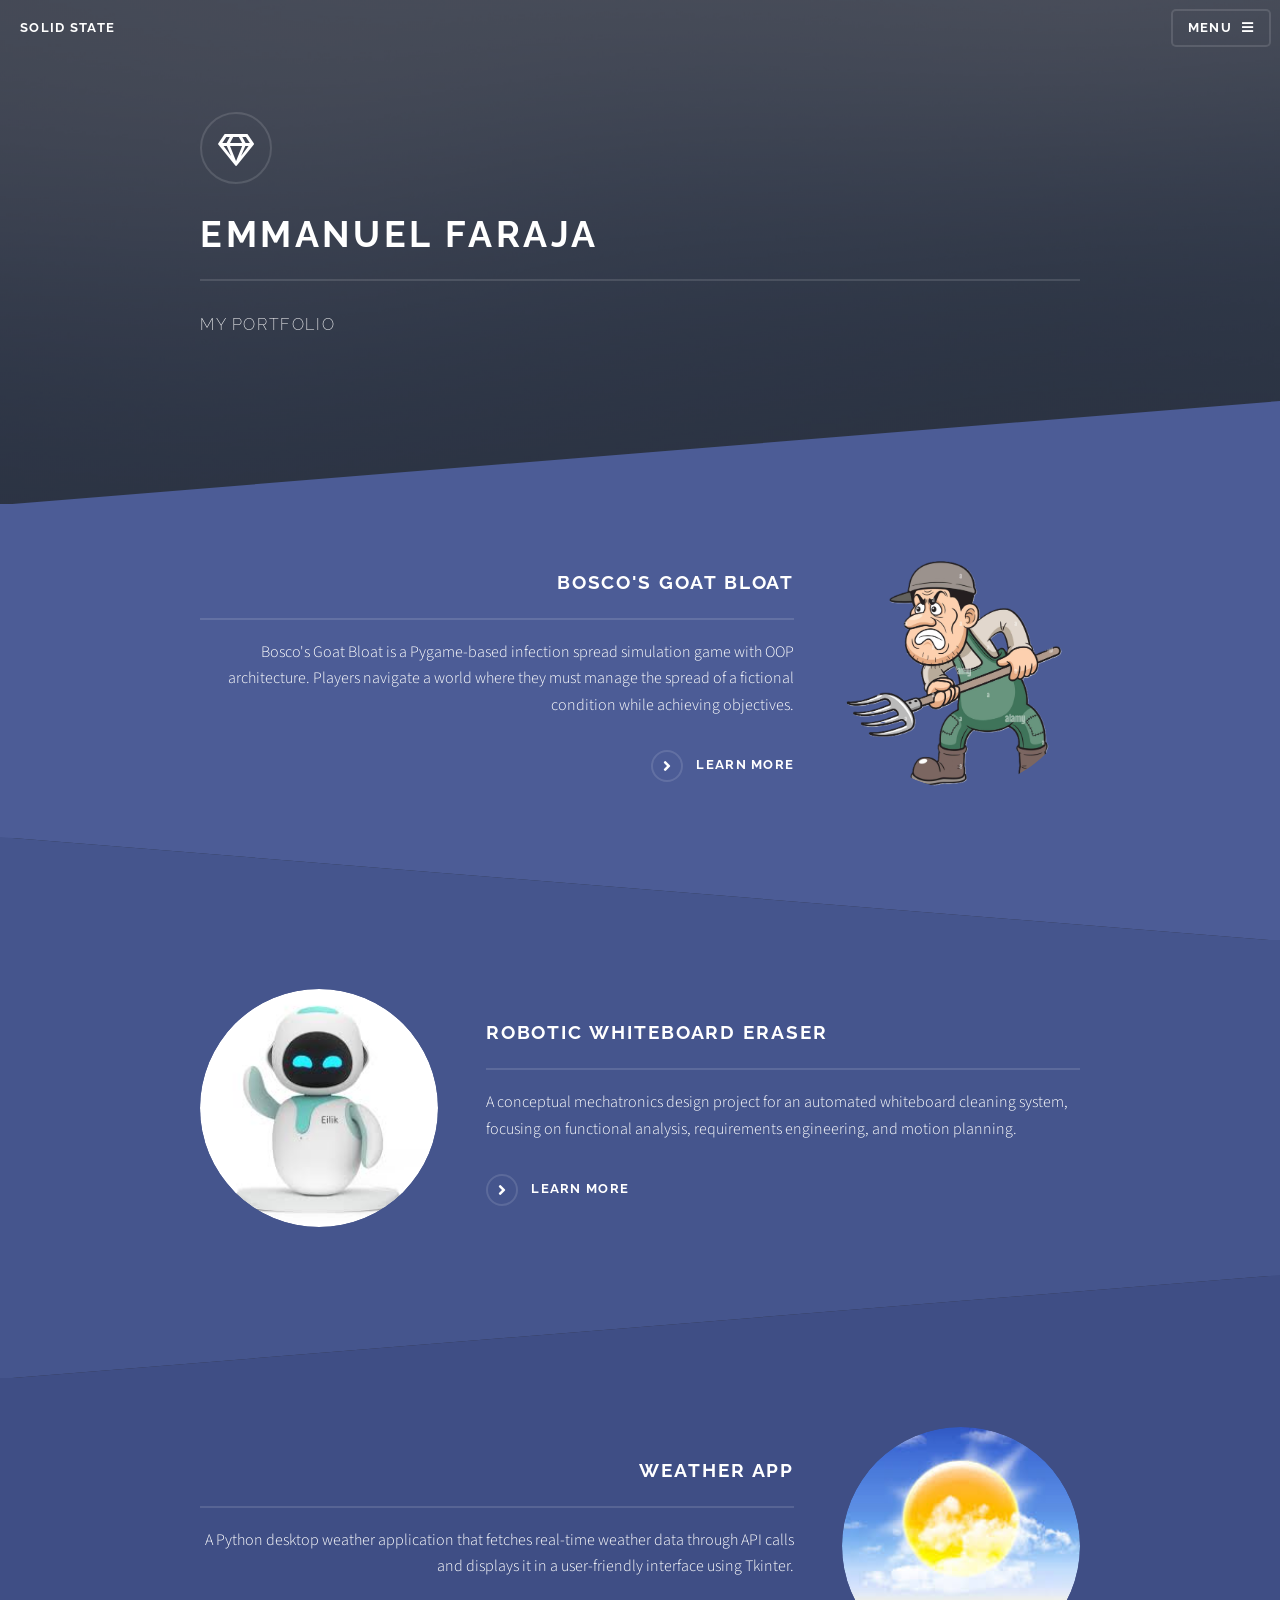
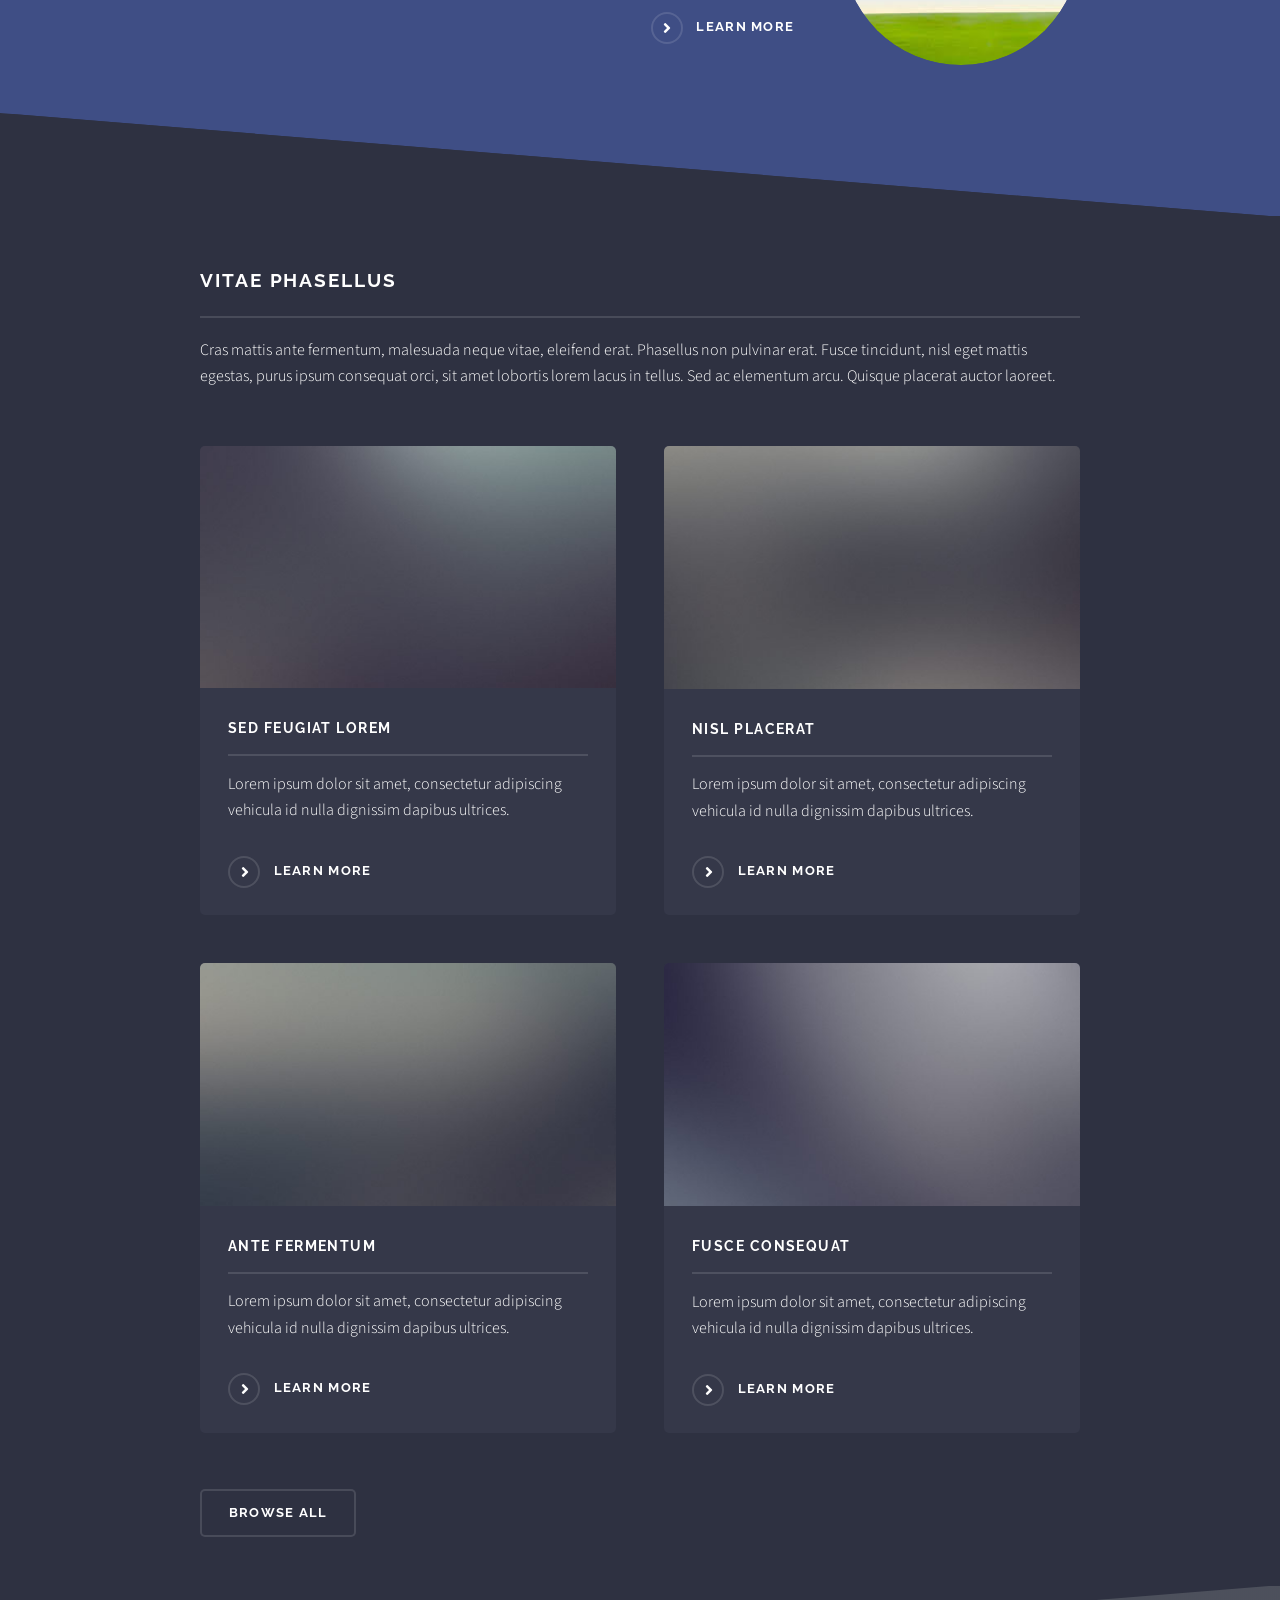
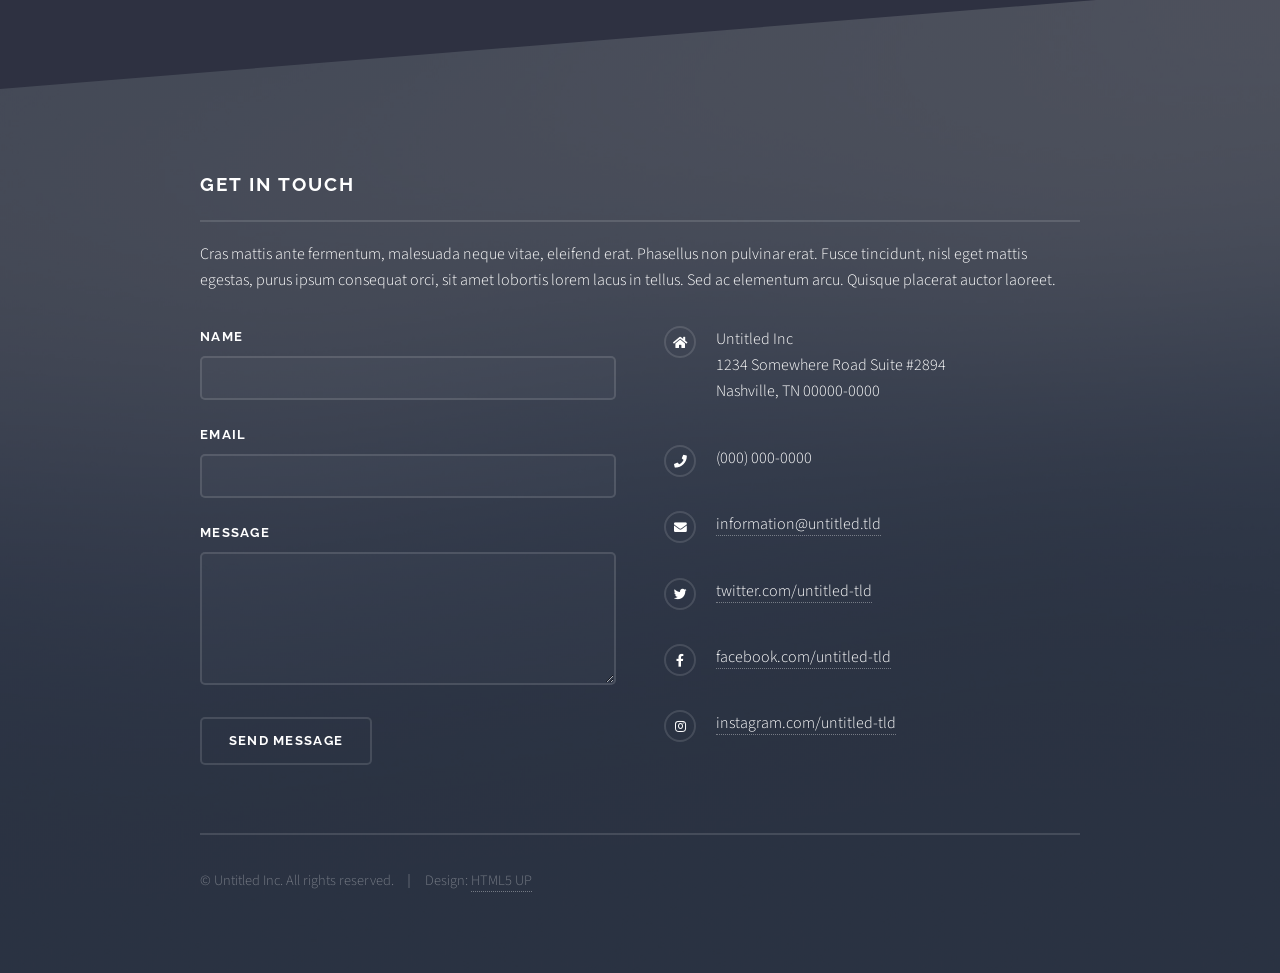
==== index.html @ c5ecd4d9 "initial commit" ====
<!DOCTYPE HTML>
<!--
	Solid State by HTML5 UP
	html5up.net | @ajlkn
	Free for personal and commercial use under the CCA 3.0 license (html5up.net/license)
-->
<html>
	<head>
		<title>Solid State by HTML5 UP</title>
		<meta charset="utf-8" />
		<meta name="viewport" content="width=device-width, initial-scale=1, user-scalable=no" />
		<link rel="stylesheet" href="assets/css/main.css" />
		<noscript><link rel="stylesheet" href="assets/css/noscript.css" /></noscript>
	</head>
	<body class="is-preload">

		<!-- Page Wrapper -->
			<div id="page-wrapper">

				<!-- Header -->
					<header id="header" class="alt">
						<h1><a href="index.html">Solid State</a></h1>
						<nav>
							<a href="#menu">Menu</a>
						</nav>
					</header>

				<!-- Menu -->
					<nav id="menu">
						<div class="inner">
							<h2>Menu</h2>
							<ul class="links">
								<li><a href="index.html">Home</a></li>
								<li><a href="generic.html">Generic</a></li>
								<li><a href="elements.html">Elements</a></li>
								<li><a href="#">Log In</a></li>
								<li><a href="#">Sign Up</a></li>
							</ul>
							<a href="#" class="close">Close</a>
						</div>
					</nav>

				<!-- Banner -->
					<section id="banner">
						<div class="inner">
							<div class="logo"><span class="icon fa-gem"></span></div>
							<h2>EMMANUEL FARAJA </h2>
							<p>My Portfolio</a></p>
						</div>
					</section>

				<!-- Wrapper -->
					<section id="wrapper">

						<!-- One -->
							<section id="one" class="wrapper spotlight style1">
								<div class="inner">
									<a href="#" class="image"><img src="images/bosco.png" alt="" /></a>
									<div class="content">
										<h2 class="major">Bosco's Goat Bloat</h2>
										<p>Bosco's Goat Bloat is a Pygame-based infection spread simulation game with OOP architecture. Players navigate a world where they must manage the spread of a fictional condition while achieving objectives.</p>
										<a href="#" class="special">Learn more</a>
									</div>
								</div>
							</section>

						<!-- Two -->
							<section id="two" class="wrapper alt spotlight style2">
								<div class="inner">
									<a href="#" class="image"><img src="images/robot.jpeg" alt="" /></a>
									<div class="content" >
										<h2 class="major">Robotic Whiteboard Eraser</h2>
										<p>A conceptual mechatronics design project for an automated whiteboard cleaning system, focusing on functional analysis, requirements engineering, and motion planning.</p>
										<a href="#" class="special">Learn more</a>
									</div>
								</div>
							</section>

						<!-- Three -->
							<section id="three" class="wrapper spotlight style3">
								<div class="inner">
									<a href="#" class="image"><img src="images/weather.jpeg" alt="" /></a>
									<div class="content">
										<h2 class="major">Weather App</h2>
										<p>A Python desktop weather application that fetches real-time weather data through API calls and displays it in a user-friendly interface using Tkinter.</p>
										<a href="#" class="special">Learn more</a>
									</div>
								</div>
							</section>

						<!-- Four -->
							<section id="four" class="wrapper alt style1">
								<div class="inner">
									<h2 class="major">Vitae phasellus</h2>
									<p>Cras mattis ante fermentum, malesuada neque vitae, eleifend erat. Phasellus non pulvinar erat. Fusce tincidunt, nisl eget mattis egestas, purus ipsum consequat orci, sit amet lobortis lorem lacus in tellus. Sed ac elementum arcu. Quisque placerat auctor laoreet.</p>
									<section class="features">
										<article>
											<a href="#" class="image"><img src="images/pic04.jpg" alt="" /></a>
											<h3 class="major">Sed feugiat lorem</h3>
											<p>Lorem ipsum dolor sit amet, consectetur adipiscing vehicula id nulla dignissim dapibus ultrices.</p>
											<a href="#" class="special">Learn more</a>
										</article>
										<article>
											<a href="#" class="image"><img src="images/pic05.jpg" alt="" /></a>
											<h3 class="major">Nisl placerat</h3>
											<p>Lorem ipsum dolor sit amet, consectetur adipiscing vehicula id nulla dignissim dapibus ultrices.</p>
											<a href="#" class="special">Learn more</a>
										</article>
										<article>
											<a href="#" class="image"><img src="images/pic06.jpg" alt="" /></a>
											<h3 class="major">Ante fermentum</h3>
											<p>Lorem ipsum dolor sit amet, consectetur adipiscing vehicula id nulla dignissim dapibus ultrices.</p>
											<a href="#" class="special">Learn more</a>
										</article>
										<article>
											<a href="#" class="image"><img src="images/pic07.jpg" alt="" /></a>
											<h3 class="major">Fusce consequat</h3>
											<p>Lorem ipsum dolor sit amet, consectetur adipiscing vehicula id nulla dignissim dapibus ultrices.</p>
											<a href="#" class="special">Learn more</a>
										</article>
									</section>
									<ul class="actions">
										<li><a href="#" class="button">Browse All</a></li>
									</ul>
								</div>
							</section>

					</section>

				<!-- Footer -->
					<section id="footer">
						<div class="inner">
							<h2 class="major">Get in touch</h2>
							<p>Cras mattis ante fermentum, malesuada neque vitae, eleifend erat. Phasellus non pulvinar erat. Fusce tincidunt, nisl eget mattis egestas, purus ipsum consequat orci, sit amet lobortis lorem lacus in tellus. Sed ac elementum arcu. Quisque placerat auctor laoreet.</p>
							<form method="post" action="#">
								<div class="fields">
									<div class="field">
										<label for="name">Name</label>
										<input type="text" name="name" id="name" />
									</div>
									<div class="field">
										<label for="email">Email</label>
										<input type="email" name="email" id="email" />
									</div>
									<div class="field">
										<label for="message">Message</label>
										<textarea name="message" id="message" rows="4"></textarea>
									</div>
								</div>
								<ul class="actions">
									<li><input type="submit" value="Send Message" /></li>
								</ul>
							</form>
							<ul class="contact">
								<li class="icon solid fa-home">
									Untitled Inc<br />
									1234 Somewhere Road Suite #2894<br />
									Nashville, TN 00000-0000
								</li>
								<li class="icon solid fa-phone">(000) 000-0000</li>
								<li class="icon solid fa-envelope"><a href="#">information@untitled.tld</a></li>
								<li class="icon brands fa-twitter"><a href="#">twitter.com/untitled-tld</a></li>
								<li class="icon brands fa-facebook-f"><a href="#">facebook.com/untitled-tld</a></li>
								<li class="icon brands fa-instagram"><a href="#">instagram.com/untitled-tld</a></li>
							</ul>
							<ul class="copyright">
								<li>&copy; Untitled Inc. All rights reserved.</li><li>Design: <a href="http://html5up.net">HTML5 UP</a></li>
							</ul>
						</div>
					</section>

			</div>

		<!-- Scripts -->
			<script src="assets/js/jquery.min.js"></script>
			<script src="assets/js/jquery.scrollex.min.js"></script>
			<script src="assets/js/browser.min.js"></script>
			<script src="assets/js/breakpoints.min.js"></script>
			<script src="assets/js/util.js"></script>
			<script src="assets/js/main.js"></script>

	</body>
</html>
---- assets/css/main.css ----
@import url(fontawesome-all.min.css);
@import url("https://fonts.googleapis.com/css?family=Raleway:200,700|Source+Sans+Pro:300,600,300italic,600italic");

/*
	Solid State by HTML5 UP
	html5up.net | @ajlkn
	Free for personal and commercial use under the CCA 3.0 license (html5up.net/license)
*/

html, body, div, span, applet, object,
iframe, h1, h2, h3, h4, h5, h6, p, blockquote,
pre, a, abbr, acronym, address, big, cite,
code, del, dfn, em, img, ins, kbd, q, s, samp,
small, strike, strong, sub, sup, tt, var, b,
u, i, center, dl, dt, dd, ol, ul, li, fieldset,
form, label, legend, table, caption, tbody,
tfoot, thead, tr, th, td, article, aside,
canvas, details, embed, figure, figcaption,
footer, header, hgroup, menu, nav, output, ruby,
section, summary, time, mark, audio, video {
	margin: 0;
	padding: 0;
	border: 0;
	font-size: 100%;
	font: inherit;
	vertical-align: baseline;}

article, aside, details, figcaption, figure,
footer, header, hgroup, menu, nav, section {
	display: block;}

body {
	line-height: 1;
}

ol, ul {
	list-style: none;
}

blockquote, q {
	quotes: none;
}

	blockquote:before, blockquote:after, q:before, q:after {
		content: '';
		content: none;
	}

table {
	border-collapse: collapse;
	border-spacing: 0;
}

body {
	-webkit-text-size-adjust: none;
}

mark {
	background-color: transparent;
	color: inherit;
}

input::-moz-focus-inner {
	border: 0;
	padding: 0;
}

input, select, textarea {
	-moz-appearance: none;
	-webkit-appearance: none;
	-ms-appearance: none;
	appearance: none;
}

/* Basic */

	@-ms-viewport {
		width: device-width;
	}

	body {
		-ms-overflow-style: scrollbar;
	}

	@media screen and (max-width: 480px) {

		html, body {
			min-width: 320px;
		}

	}

	html {
		box-sizing: border-box;
	}

	*, *:before, *:after {
		box-sizing: inherit;
	}

	body {
		background-color: #2e3141;
		background-image: linear-gradient(to top, rgba(46, 49, 65, 0.8), rgba(46, 49, 65, 0.8)), url("../../images/bg.jpg");
		background-size: auto, cover;
		background-attachment: fixed, fixed;
		background-position: center, center;
	}

		body.is-preload *, body.is-preload *:before, body.is-preload *:after {
			-moz-animation: none !important;
			-webkit-animation: none !important;
			-ms-animation: none !important;
			animation: none !important;
			-moz-transition: none !important;
			-webkit-transition: none !important;
			-ms-transition: none !important;
			transition: none !important;
		}

/* Type */

	body, input, select, textarea {
		color: #ffffff;
		font-family: "Source Sans Pro", Helvetica, sans-serif;
		font-size: 16.5pt;
		font-weight: 300;
		line-height: 1.65;
	}

		@media screen and (max-width: 1680px) {

			body, input, select, textarea {
				font-size: 13pt;
			}

		}

		@media screen and (max-width: 1280px) {

			body, input, select, textarea {
				font-size: 12pt;
			}

		}

		@media screen and (max-width: 980px) {

			body, input, select, textarea {
				font-size: 12pt;
			}

		}

		@media screen and (max-width: 736px) {

			body, input, select, textarea {
				font-size: 12pt;
			}

		}

		@media screen and (max-width: 480px) {

			body, input, select, textarea {
				font-size: 12pt;
			}

		}

	a {
		-moz-transition: color 0.2s ease-in-out, border-bottom-color 0.2s ease-in-out;
		-webkit-transition: color 0.2s ease-in-out, border-bottom-color 0.2s ease-in-out;
		-ms-transition: color 0.2s ease-in-out, border-bottom-color 0.2s ease-in-out;
		transition: color 0.2s ease-in-out, border-bottom-color 0.2s ease-in-out;
		border-bottom: dotted 1px rgba(255, 255, 255, 0.35);
		color: #ffffff;
		text-decoration: none;
	}

		a:hover {
			border-bottom-color: transparent;
			color: #ffffff !important;
		}

		a.special:not(.button) {
			text-decoration: none;
			border-bottom: 0;
			display: block;
			font-family: Raleway, Helvetica, sans-serif;
			font-size: 0.8em;
			font-weight: 700;
			letter-spacing: 0.1em;
			margin: 0 0 2em 0;
			text-transform: uppercase;
		}

			a.special:not(.button):before {
				-moz-osx-font-smoothing: grayscale;
				-webkit-font-smoothing: antialiased;
				display: inline-block;
				font-style: normal;
				font-variant: normal;
				text-rendering: auto;
				line-height: 1;
				text-transform: none !important;
				font-family: 'Font Awesome 5 Free';
				font-weight: 900;
			}

			a.special:not(.button):before {
				-moz-transition: background-color 0.2s ease-in-out;
				-webkit-transition: background-color 0.2s ease-in-out;
				-ms-transition: background-color 0.2s ease-in-out;
				transition: background-color 0.2s ease-in-out;
				border-radius: 100%;
				border: solid 2px rgba(255, 255, 255, 0.125);
				content: '\f105';
				display: inline-block;
				font-size: 1.25em;
				height: 2em;
				line-height: 1.75em;
				margin-right: 0.85em;
				text-align: center;
				text-indent: 0.15em;
				vertical-align: middle;
				width: 2em;
			}

			a.special:not(.button):hover:before {
				background-color: rgba(255, 255, 255, 0.025);
			}

			a.special:not(.button):active:before {
				background-color: rgba(255, 255, 255, 0.075);
			}

	strong, b {
		color: #ffffff;
		font-weight: 600;
	}

	em, i {
		font-style: italic;
	}

	p {
		margin: 0 0 2em 0;
	}

	h1, h2, h3, h4, h5, h6 {
		color: #ffffff;
		font-family: Raleway, Helvetica, sans-serif;
		font-weight: 700;
		letter-spacing: 0.1em;
		margin: 0 0 1em 0;
		text-transform: uppercase;
	}

		h1 a, h2 a, h3 a, h4 a, h5 a, h6 a {
			color: inherit;
			text-decoration: none;
			border-bottom: 0;
		}

		h1 span, h2 span, h3 span, h4 span, h5 span, h6 span {
			font-weight: 200;
		}

		h1.major, h2.major, h3.major, h4.major, h5.major, h6.major {
			padding-bottom: 1em;
			border-bottom: solid 2px rgba(255, 255, 255, 0.125);
		}

	h2 {
		font-size: 1.2em;
	}

	h3 {
		font-size: 0.9em;
	}

	h4 {
		font-size: 0.7em;
	}

	h5 {
		font-size: 0.7em;
	}

	h6 {
		font-size: 0.7em;
	}

	@media screen and (max-width: 736px) {

		h2 {
			font-size: 1em;
		}

		h3 {
			font-size: 0.8em;
		}

	}

	sub {
		font-size: 0.8em;
		position: relative;
		top: 0.5em;
	}

	sup {
		font-size: 0.8em;
		position: relative;
		top: -0.5em;
	}

	blockquote {
		border-left: solid 4px rgba(255, 255, 255, 0.125);
		font-style: italic;
		margin: 0 0 2em 0;
		padding: 0.5em 0 0.5em 2em;
	}

	code {
		background: rgba(255, 255, 255, 0.025);
		border-radius: 5px;
		border: solid 2px rgba(255, 255, 255, 0.125);
		font-family: "Courier New", monospace;
		font-size: 0.9em;
		margin: 0 0.25em;
		padding: 0.25em 0.65em;
	}

	pre {
		-webkit-overflow-scrolling: touch;
		font-family: "Courier New", monospace;
		font-size: 0.9em;
		margin: 0 0 2em 0;
	}

		pre code {
			display: block;
			line-height: 1.75em;
			padding: 1em 1.5em;
			overflow-x: auto;
		}

	hr {
		border: 0;
		border-bottom: solid 2px rgba(255, 255, 255, 0.125);
		margin: 2.5em 0;
	}

		hr.major {
			margin: 4em 0;
		}

	.align-left {
		text-align: left;
	}

	.align-center {
		text-align: center;
	}

	.align-right {
		text-align: right;
	}

/* Row */

	.row {
		display: flex;
		flex-wrap: wrap;
		box-sizing: border-box;
		align-items: stretch;
	}

		.row > * {
			box-sizing: border-box;
		}

		.row.gtr-uniform > * > :last-child {
			margin-bottom: 0;
		}

		.row.aln-left {
			justify-content: flex-start;
		}

		.row.aln-center {
			justify-content: center;
		}

		.row.aln-right {
			justify-content: flex-end;
		}

		.row.aln-top {
			align-items: flex-start;
		}

		.row.aln-middle {
			align-items: center;
		}

		.row.aln-bottom {
			align-items: flex-end;
		}

		.row > .imp {
			order: -1;
		}

		.row > .col-1 {
			width: 8.33333%;
		}

		.row > .off-1 {
			margin-left: 8.33333%;
		}

		.row > .col-2 {
			width: 16.66667%;
		}

		.row > .off-2 {
			margin-left: 16.66667%;
		}

		.row > .col-3 {
			width: 25%;
		}

		.row > .off-3 {
			margin-left: 25%;
		}

		.row > .col-4 {
			width: 33.33333%;
		}

		.row > .off-4 {
			margin-left: 33.33333%;
		}

		.row > .col-5 {
			width: 41.66667%;
		}

		.row > .off-5 {
			margin-left: 41.66667%;
		}

		.row > .col-6 {
			width: 50%;
		}

		.row > .off-6 {
			margin-left: 50%;
		}

		.row > .col-7 {
			width: 58.33333%;
		}

		.row > .off-7 {
			margin-left: 58.33333%;
		}

		.row > .col-8 {
			width: 66.66667%;
		}

		.row > .off-8 {
			margin-left: 66.66667%;
		}

		.row > .col-9 {
			width: 75%;
		}

		.row > .off-9 {
			margin-left: 75%;
		}

		.row > .col-10 {
			width: 83.33333%;
		}

		.row > .off-10 {
			margin-left: 83.33333%;
		}

		.row > .col-11 {
			width: 91.66667%;
		}

		.row > .off-11 {
			margin-left: 91.66667%;
		}

		.row > .col-12 {
			width: 100%;
		}

		.row > .off-12 {
			margin-left: 100%;
		}

		.row.gtr-0 {
			margin-top: 0;
			margin-left: 0em;
		}

			.row.gtr-0 > * {
				padding: 0 0 0 0em;
			}

			.row.gtr-0.gtr-uniform {
				margin-top: 0em;
			}

				.row.gtr-0.gtr-uniform > * {
					padding-top: 0em;
				}

		.row.gtr-25 {
			margin-top: 0;
			margin-left: -0.4375em;
		}

			.row.gtr-25 > * {
				padding: 0 0 0 0.4375em;
			}

			.row.gtr-25.gtr-uniform {
				margin-top: -0.4375em;
			}

				.row.gtr-25.gtr-uniform > * {
					padding-top: 0.4375em;
				}

		.row.gtr-50 {
			margin-top: 0;
			margin-left: -0.875em;
		}

			.row.gtr-50 > * {
				padding: 0 0 0 0.875em;
			}

			.row.gtr-50.gtr-uniform {
				margin-top: -0.875em;
			}

				.row.gtr-50.gtr-uniform > * {
					padding-top: 0.875em;
				}

		.row {
			margin-top: 0;
			margin-left: -1.75em;
		}

			.row > * {
				padding: 0 0 0 1.75em;
			}

			.row.gtr-uniform {
				margin-top: -1.75em;
			}

				.row.gtr-uniform > * {
					padding-top: 1.75em;
				}

		.row.gtr-150 {
			margin-top: 0;
			margin-left: -2.625em;
		}

			.row.gtr-150 > * {
				padding: 0 0 0 2.625em;
			}

			.row.gtr-150.gtr-uniform {
				margin-top: -2.625em;
			}

				.row.gtr-150.gtr-uniform > * {
					padding-top: 2.625em;
				}

		.row.gtr-200 {
			margin-top: 0;
			margin-left: -3.5em;
		}

			.row.gtr-200 > * {
				padding: 0 0 0 3.5em;
			}

			.row.gtr-200.gtr-uniform {
				margin-top: -3.5em;
			}

				.row.gtr-200.gtr-uniform > * {
					padding-top: 3.5em;
				}

		@media screen and (max-width: 1680px) {

			.row {
				display: flex;
				flex-wrap: wrap;
				box-sizing: border-box;
				align-items: stretch;
			}

				.row > * {
					box-sizing: border-box;
				}

				.row.gtr-uniform > * > :last-child {
					margin-bottom: 0;
				}

				.row.aln-left {
					justify-content: flex-start;
				}

				.row.aln-center {
					justify-content: center;
				}

				.row.aln-right {
					justify-content: flex-end;
				}

				.row.aln-top {
					align-items: flex-start;
				}

				.row.aln-middle {
					align-items: center;
				}

				.row.aln-bottom {
					align-items: flex-end;
				}

				.row > .imp-xlarge {
					order: -1;
				}

				.row > .col-1-xlarge {
					width: 8.33333%;
				}

				.row > .off-1-xlarge {
					margin-left: 8.33333%;
				}

				.row > .col-2-xlarge {
					width: 16.66667%;
				}

				.row > .off-2-xlarge {
					margin-left: 16.66667%;
				}

				.row > .col-3-xlarge {
					width: 25%;
				}

				.row > .off-3-xlarge {
					margin-left: 25%;
				}

				.row > .col-4-xlarge {
					width: 33.33333%;
				}

				.row > .off-4-xlarge {
					margin-left: 33.33333%;
				}

				.row > .col-5-xlarge {
					width: 41.66667%;
				}

				.row > .off-5-xlarge {
					margin-left: 41.66667%;
				}

				.row > .col-6-xlarge {
					width: 50%;
				}

				.row > .off-6-xlarge {
					margin-left: 50%;
				}

				.row > .col-7-xlarge {
					width: 58.33333%;
				}

				.row > .off-7-xlarge {
					margin-left: 58.33333%;
				}

				.row > .col-8-xlarge {
					width: 66.66667%;
				}

				.row > .off-8-xlarge {
					margin-left: 66.66667%;
				}

				.row > .col-9-xlarge {
					width: 75%;
				}

				.row > .off-9-xlarge {
					margin-left: 75%;
				}

				.row > .col-10-xlarge {
					width: 83.33333%;
				}

				.row > .off-10-xlarge {
					margin-left: 83.33333%;
				}

				.row > .col-11-xlarge {
					width: 91.66667%;
				}

				.row > .off-11-xlarge {
					margin-left: 91.66667%;
				}

				.row > .col-12-xlarge {
					width: 100%;
				}

				.row > .off-12-xlarge {
					margin-left: 100%;
				}

				.row.gtr-0 {
					margin-top: 0;
					margin-left: 0em;
				}

					.row.gtr-0 > * {
						padding: 0 0 0 0em;
					}

					.row.gtr-0.gtr-uniform {
						margin-top: 0em;
					}

						.row.gtr-0.gtr-uniform > * {
							padding-top: 0em;
						}

				.row.gtr-25 {
					margin-top: 0;
					margin-left: -0.4375em;
				}

					.row.gtr-25 > * {
						padding: 0 0 0 0.4375em;
					}

					.row.gtr-25.gtr-uniform {
						margin-top: -0.4375em;
					}

						.row.gtr-25.gtr-uniform > * {
							padding-top: 0.4375em;
						}

				.row.gtr-50 {
					margin-top: 0;
					margin-left: -0.875em;
				}

					.row.gtr-50 > * {
						padding: 0 0 0 0.875em;
					}

					.row.gtr-50.gtr-uniform {
						margin-top: -0.875em;
					}

						.row.gtr-50.gtr-uniform > * {
							padding-top: 0.875em;
						}

				.row {
					margin-top: 0;
					margin-left: -1.75em;
				}

					.row > * {
						padding: 0 0 0 1.75em;
					}

					.row.gtr-uniform {
						margin-top: -1.75em;
					}

						.row.gtr-uniform > * {
							padding-top: 1.75em;
						}

				.row.gtr-150 {
					margin-top: 0;
					margin-left: -2.625em;
				}

					.row.gtr-150 > * {
						padding: 0 0 0 2.625em;
					}

					.row.gtr-150.gtr-uniform {
						margin-top: -2.625em;
					}

						.row.gtr-150.gtr-uniform > * {
							padding-top: 2.625em;
						}

				.row.gtr-200 {
					margin-top: 0;
					margin-left: -3.5em;
				}

					.row.gtr-200 > * {
						padding: 0 0 0 3.5em;
					}

					.row.gtr-200.gtr-uniform {
						margin-top: -3.5em;
					}

						.row.gtr-200.gtr-uniform > * {
							padding-top: 3.5em;
						}

		}

		@media screen and (max-width: 1280px) {

			.row {
				display: flex;
				flex-wrap: wrap;
				box-sizing: border-box;
				align-items: stretch;
			}

				.row > * {
					box-sizing: border-box;
				}

				.row.gtr-uniform > * > :last-child {
					margin-bottom: 0;
				}

				.row.aln-left {
					justify-content: flex-start;
				}

				.row.aln-center {
					justify-content: center;
				}

				.row.aln-right {
					justify-content: flex-end;
				}

				.row.aln-top {
					align-items: flex-start;
				}

				.row.aln-middle {
					align-items: center;
				}

				.row.aln-bottom {
					align-items: flex-end;
				}

				.row > .imp-large {
					order: -1;
				}

				.row > .col-1-large {
					width: 8.33333%;
				}

				.row > .off-1-large {
					margin-left: 8.33333%;
				}

				.row > .col-2-large {
					width: 16.66667%;
				}

				.row > .off-2-large {
					margin-left: 16.66667%;
				}

				.row > .col-3-large {
					width: 25%;
				}

				.row > .off-3-large {
					margin-left: 25%;
				}

				.row > .col-4-large {
					width: 33.33333%;
				}

				.row > .off-4-large {
					margin-left: 33.33333%;
				}

				.row > .col-5-large {
					width: 41.66667%;
				}

				.row > .off-5-large {
					margin-left: 41.66667%;
				}

				.row > .col-6-large {
					width: 50%;
				}

				.row > .off-6-large {
					margin-left: 50%;
				}

				.row > .col-7-large {
					width: 58.33333%;
				}

				.row > .off-7-large {
					margin-left: 58.33333%;
				}

				.row > .col-8-large {
					width: 66.66667%;
				}

				.row > .off-8-large {
					margin-left: 66.66667%;
				}

				.row > .col-9-large {
					width: 75%;
				}

				.row > .off-9-large {
					margin-left: 75%;
				}

				.row > .col-10-large {
					width: 83.33333%;
				}

				.row > .off-10-large {
					margin-left: 83.33333%;
				}

				.row > .col-11-large {
					width: 91.66667%;
				}

				.row > .off-11-large {
					margin-left: 91.66667%;
				}

				.row > .col-12-large {
					width: 100%;
				}

				.row > .off-12-large {
					margin-left: 100%;
				}

				.row.gtr-0 {
					margin-top: 0;
					margin-left: 0em;
				}

					.row.gtr-0 > * {
						padding: 0 0 0 0em;
					}

					.row.gtr-0.gtr-uniform {
						margin-top: 0em;
					}

						.row.gtr-0.gtr-uniform > * {
							padding-top: 0em;
						}

				.row.gtr-25 {
					margin-top: 0;
					margin-left: -0.4375em;
				}

					.row.gtr-25 > * {
						padding: 0 0 0 0.4375em;
					}

					.row.gtr-25.gtr-uniform {
						margin-top: -0.4375em;
					}

						.row.gtr-25.gtr-uniform > * {
							padding-top: 0.4375em;
						}

				.row.gtr-50 {
					margin-top: 0;
					margin-left: -0.875em;
				}

					.row.gtr-50 > * {
						padding: 0 0 0 0.875em;
					}

					.row.gtr-50.gtr-uniform {
						margin-top: -0.875em;
					}

						.row.gtr-50.gtr-uniform > * {
							padding-top: 0.875em;
						}

				.row {
					margin-top: 0;
					margin-left: -1.75em;
				}

					.row > * {
						padding: 0 0 0 1.75em;
					}

					.row.gtr-uniform {
						margin-top: -1.75em;
					}

						.row.gtr-uniform > * {
							padding-top: 1.75em;
						}

				.row.gtr-150 {
					margin-top: 0;
					margin-left: -2.625em;
				}

					.row.gtr-150 > * {
						padding: 0 0 0 2.625em;
					}

					.row.gtr-150.gtr-uniform {
						margin-top: -2.625em;
					}

						.row.gtr-150.gtr-uniform > * {
							padding-top: 2.625em;
						}

				.row.gtr-200 {
					margin-top: 0;
					margin-left: -3.5em;
				}

					.row.gtr-200 > * {
						padding: 0 0 0 3.5em;
					}

					.row.gtr-200.gtr-uniform {
						margin-top: -3.5em;
					}

						.row.gtr-200.gtr-uniform > * {
							padding-top: 3.5em;
						}

		}

		@media screen and (max-width: 980px) {

			.row {
				display: flex;
				flex-wrap: wrap;
				box-sizing: border-box;
				align-items: stretch;
			}

				.row > * {
					box-sizing: border-box;
				}

				.row.gtr-uniform > * > :last-child {
					margin-bottom: 0;
				}

				.row.aln-left {
					justify-content: flex-start;
				}

				.row.aln-center {
					justify-content: center;
				}

				.row.aln-right {
					justify-content: flex-end;
				}

				.row.aln-top {
					align-items: flex-start;
				}

				.row.aln-middle {
					align-items: center;
				}

				.row.aln-bottom {
					align-items: flex-end;
				}

				.row > .imp-medium {
					order: -1;
				}

				.row > .col-1-medium {
					width: 8.33333%;
				}

				.row > .off-1-medium {
					margin-left: 8.33333%;
				}

				.row > .col-2-medium {
					width: 16.66667%;
				}

				.row > .off-2-medium {
					margin-left: 16.66667%;
				}

				.row > .col-3-medium {
					width: 25%;
				}

				.row > .off-3-medium {
					margin-left: 25%;
				}

				.row > .col-4-medium {
					width: 33.33333%;
				}

				.row > .off-4-medium {
					margin-left: 33.33333%;
				}

				.row > .col-5-medium {
					width: 41.66667%;
				}

				.row > .off-5-medium {
					margin-left: 41.66667%;
				}

				.row > .col-6-medium {
					width: 50%;
				}

				.row > .off-6-medium {
					margin-left: 50%;
				}

				.row > .col-7-medium {
					width: 58.33333%;
				}

				.row > .off-7-medium {
					margin-left: 58.33333%;
				}

				.row > .col-8-medium {
					width: 66.66667%;
				}

				.row > .off-8-medium {
					margin-left: 66.66667%;
				}

				.row > .col-9-medium {
					width: 75%;
				}

				.row > .off-9-medium {
					margin-left: 75%;
				}

				.row > .col-10-medium {
					width: 83.33333%;
				}

				.row > .off-10-medium {
					margin-left: 83.33333%;
				}

				.row > .col-11-medium {
					width: 91.66667%;
				}

				.row > .off-11-medium {
					margin-left: 91.66667%;
				}

				.row > .col-12-medium {
					width: 100%;
				}

				.row > .off-12-medium {
					margin-left: 100%;
				}

				.row.gtr-0 {
					margin-top: 0;
					margin-left: 0em;
				}

					.row.gtr-0 > * {
						padding: 0 0 0 0em;
					}

					.row.gtr-0.gtr-uniform {
						margin-top: 0em;
					}

						.row.gtr-0.gtr-uniform > * {
							padding-top: 0em;
						}

				.row.gtr-25 {
					margin-top: 0;
					margin-left: -0.4375em;
				}

					.row.gtr-25 > * {
						padding: 0 0 0 0.4375em;
					}

					.row.gtr-25.gtr-uniform {
						margin-top: -0.4375em;
					}

						.row.gtr-25.gtr-uniform > * {
							padding-top: 0.4375em;
						}

				.row.gtr-50 {
					margin-top: 0;
					margin-left: -0.875em;
				}

					.row.gtr-50 > * {
						padding: 0 0 0 0.875em;
					}

					.row.gtr-50.gtr-uniform {
						margin-top: -0.875em;
					}

						.row.gtr-50.gtr-uniform > * {
							padding-top: 0.875em;
						}

				.row {
					margin-top: 0;
					margin-left: -1.75em;
				}

					.row > * {
						padding: 0 0 0 1.75em;
					}

					.row.gtr-uniform {
						margin-top: -1.75em;
					}

						.row.gtr-uniform > * {
							padding-top: 1.75em;
						}

				.row.gtr-150 {
					margin-top: 0;
					margin-left: -2.625em;
				}

					.row.gtr-150 > * {
						padding: 0 0 0 2.625em;
					}

					.row.gtr-150.gtr-uniform {
						margin-top: -2.625em;
					}

						.row.gtr-150.gtr-uniform > * {
							padding-top: 2.625em;
						}

				.row.gtr-200 {
					margin-top: 0;
					margin-left: -3.5em;
				}

					.row.gtr-200 > * {
						padding: 0 0 0 3.5em;
					}

					.row.gtr-200.gtr-uniform {
						margin-top: -3.5em;
					}

						.row.gtr-200.gtr-uniform > * {
							padding-top: 3.5em;
						}

		}

		@media screen and (max-width: 736px) {

			.row {
				display: flex;
				flex-wrap: wrap;
				box-sizing: border-box;
				align-items: stretch;
			}

				.row > * {
					box-sizing: border-box;
				}

				.row.gtr-uniform > * > :last-child {
					margin-bottom: 0;
				}

				.row.aln-left {
					justify-content: flex-start;
				}

				.row.aln-center {
					justify-content: center;
				}

				.row.aln-right {
					justify-content: flex-end;
				}

				.row.aln-top {
					align-items: flex-start;
				}

				.row.aln-middle {
					align-items: center;
				}

				.row.aln-bottom {
					align-items: flex-end;
				}

				.row > .imp-small {
					order: -1;
				}

				.row > .col-1-small {
					width: 8.33333%;
				}

				.row > .off-1-small {
					margin-left: 8.33333%;
				}

				.row > .col-2-small {
					width: 16.66667%;
				}

				.row > .off-2-small {
					margin-left: 16.66667%;
				}

				.row > .col-3-small {
					width: 25%;
				}

				.row > .off-3-small {
					margin-left: 25%;
				}

				.row > .col-4-small {
					width: 33.33333%;
				}

				.row > .off-4-small {
					margin-left: 33.33333%;
				}

				.row > .col-5-small {
					width: 41.66667%;
				}

				.row > .off-5-small {
					margin-left: 41.66667%;
				}

				.row > .col-6-small {
					width: 50%;
				}

				.row > .off-6-small {
					margin-left: 50%;
				}

				.row > .col-7-small {
					width: 58.33333%;
				}

				.row > .off-7-small {
					margin-left: 58.33333%;
				}

				.row > .col-8-small {
					width: 66.66667%;
				}

				.row > .off-8-small {
					margin-left: 66.66667%;
				}

				.row > .col-9-small {
					width: 75%;
				}

				.row > .off-9-small {
					margin-left: 75%;
				}

				.row > .col-10-small {
					width: 83.33333%;
				}

				.row > .off-10-small {
					margin-left: 83.33333%;
				}

				.row > .col-11-small {
					width: 91.66667%;
				}

				.row > .off-11-small {
					margin-left: 91.66667%;
				}

				.row > .col-12-small {
					width: 100%;
				}

				.row > .off-12-small {
					margin-left: 100%;
				}

				.row.gtr-0 {
					margin-top: 0;
					margin-left: 0em;
				}

					.row.gtr-0 > * {
						padding: 0 0 0 0em;
					}

					.row.gtr-0.gtr-uniform {
						margin-top: 0em;
					}

						.row.gtr-0.gtr-uniform > * {
							padding-top: 0em;
						}

				.row.gtr-25 {
					margin-top: 0;
					margin-left: -0.3125em;
				}

					.row.gtr-25 > * {
						padding: 0 0 0 0.3125em;
					}

					.row.gtr-25.gtr-uniform {
						margin-top: -0.3125em;
					}

						.row.gtr-25.gtr-uniform > * {
							padding-top: 0.3125em;
						}

				.row.gtr-50 {
					margin-top: 0;
					margin-left: -0.625em;
				}

					.row.gtr-50 > * {
						padding: 0 0 0 0.625em;
					}

					.row.gtr-50.gtr-uniform {
						margin-top: -0.625em;
					}

						.row.gtr-50.gtr-uniform > * {
							padding-top: 0.625em;
						}

				.row {
					margin-top: 0;
					margin-left: -1.25em;
				}

					.row > * {
						padding: 0 0 0 1.25em;
					}

					.row.gtr-uniform {
						margin-top: -1.25em;
					}

						.row.gtr-uniform > * {
							padding-top: 1.25em;
						}

				.row.gtr-150 {
					margin-top: 0;
					margin-left: -1.875em;
				}

					.row.gtr-150 > * {
						padding: 0 0 0 1.875em;
					}

					.row.gtr-150.gtr-uniform {
						margin-top: -1.875em;
					}

						.row.gtr-150.gtr-uniform > * {
							padding-top: 1.875em;
						}

				.row.gtr-200 {
					margin-top: 0;
					margin-left: -2.5em;
				}

					.row.gtr-200 > * {
						padding: 0 0 0 2.5em;
					}

					.row.gtr-200.gtr-uniform {
						margin-top: -2.5em;
					}

						.row.gtr-200.gtr-uniform > * {
							padding-top: 2.5em;
						}

		}

		@media screen and (max-width: 480px) {

			.row {
				display: flex;
				flex-wrap: wrap;
				box-sizing: border-box;
				align-items: stretch;
			}

				.row > * {
					box-sizing: border-box;
				}

				.row.gtr-uniform > * > :last-child {
					margin-bottom: 0;
				}

				.row.aln-left {
					justify-content: flex-start;
				}

				.row.aln-center {
					justify-content: center;
				}

				.row.aln-right {
					justify-content: flex-end;
				}

				.row.aln-top {
					align-items: flex-start;
				}

				.row.aln-middle {
					align-items: center;
				}

				.row.aln-bottom {
					align-items: flex-end;
				}

				.row > .imp-xsmall {
					order: -1;
				}

				.row > .col-1-xsmall {
					width: 8.33333%;
				}

				.row > .off-1-xsmall {
					margin-left: 8.33333%;
				}

				.row > .col-2-xsmall {
					width: 16.66667%;
				}

				.row > .off-2-xsmall {
					margin-left: 16.66667%;
				}

				.row > .col-3-xsmall {
					width: 25%;
				}

				.row > .off-3-xsmall {
					margin-left: 25%;
				}

				.row > .col-4-xsmall {
					width: 33.33333%;
				}

				.row > .off-4-xsmall {
					margin-left: 33.33333%;
				}

				.row > .col-5-xsmall {
					width: 41.66667%;
				}

				.row > .off-5-xsmall {
					margin-left: 41.66667%;
				}

				.row > .col-6-xsmall {
					width: 50%;
				}

				.row > .off-6-xsmall {
					margin-left: 50%;
				}

				.row > .col-7-xsmall {
					width: 58.33333%;
				}

				.row > .off-7-xsmall {
					margin-left: 58.33333%;
				}

				.row > .col-8-xsmall {
					width: 66.66667%;
				}

				.row > .off-8-xsmall {
					margin-left: 66.66667%;
				}

				.row > .col-9-xsmall {
					width: 75%;
				}

				.row > .off-9-xsmall {
					margin-left: 75%;
				}

				.row > .col-10-xsmall {
					width: 83.33333%;
				}

				.row > .off-10-xsmall {
					margin-left: 83.33333%;
				}

				.row > .col-11-xsmall {
					width: 91.66667%;
				}

				.row > .off-11-xsmall {
					margin-left: 91.66667%;
				}

				.row > .col-12-xsmall {
					width: 100%;
				}

				.row > .off-12-xsmall {
					margin-left: 100%;
				}

				.row.gtr-0 {
					margin-top: 0;
					margin-left: 0em;
				}

					.row.gtr-0 > * {
						padding: 0 0 0 0em;
					}

					.row.gtr-0.gtr-uniform {
						margin-top: 0em;
					}

						.row.gtr-0.gtr-uniform > * {
							padding-top: 0em;
						}

				.row.gtr-25 {
					margin-top: 0;
					margin-left: -0.3125em;
				}

					.row.gtr-25 > * {
						padding: 0 0 0 0.3125em;
					}

					.row.gtr-25.gtr-uniform {
						margin-top: -0.3125em;
					}

						.row.gtr-25.gtr-uniform > * {
							padding-top: 0.3125em;
						}

				.row.gtr-50 {
					margin-top: 0;
					margin-left: -0.625em;
				}

					.row.gtr-50 > * {
						padding: 0 0 0 0.625em;
					}

					.row.gtr-50.gtr-uniform {
						margin-top: -0.625em;
					}

						.row.gtr-50.gtr-uniform > * {
							padding-top: 0.625em;
						}

				.row {
					margin-top: 0;
					margin-left: -1.25em;
				}

					.row > * {
						padding: 0 0 0 1.25em;
					}

					.row.gtr-uniform {
						margin-top: -1.25em;
					}

						.row.gtr-uniform > * {
							padding-top: 1.25em;
						}

				.row.gtr-150 {
					margin-top: 0;
					margin-left: -1.875em;
				}

					.row.gtr-150 > * {
						padding: 0 0 0 1.875em;
					}

					.row.gtr-150.gtr-uniform {
						margin-top: -1.875em;
					}

						.row.gtr-150.gtr-uniform > * {
							padding-top: 1.875em;
						}

				.row.gtr-200 {
					margin-top: 0;
					margin-left: -2.5em;
				}

					.row.gtr-200 > * {
						padding: 0 0 0 2.5em;
					}

					.row.gtr-200.gtr-uniform {
						margin-top: -2.5em;
					}

						.row.gtr-200.gtr-uniform > * {
							padding-top: 2.5em;
						}

		}

		@media screen and (max-width: 360px) {

			.row {
				display: flex;
				flex-wrap: wrap;
				box-sizing: border-box;
				align-items: stretch;
			}

				.row > * {
					box-sizing: border-box;
				}

				.row.gtr-uniform > * > :last-child {
					margin-bottom: 0;
				}

				.row.aln-left {
					justify-content: flex-start;
				}

				.row.aln-center {
					justify-content: center;
				}

				.row.aln-right {
					justify-content: flex-end;
				}

				.row.aln-top {
					align-items: flex-start;
				}

				.row.aln-middle {
					align-items: center;
				}

				.row.aln-bottom {
					align-items: flex-end;
				}

				.row > .imp-xxsmall {
					order: -1;
				}

				.row > .col-1-xxsmall {
					width: 8.33333%;
				}

				.row > .off-1-xxsmall {
					margin-left: 8.33333%;
				}

				.row > .col-2-xxsmall {
					width: 16.66667%;
				}

				.row > .off-2-xxsmall {
					margin-left: 16.66667%;
				}

				.row > .col-3-xxsmall {
					width: 25%;
				}

				.row > .off-3-xxsmall {
					margin-left: 25%;
				}

				.row > .col-4-xxsmall {
					width: 33.33333%;
				}

				.row > .off-4-xxsmall {
					margin-left: 33.33333%;
				}

				.row > .col-5-xxsmall {
					width: 41.66667%;
				}

				.row > .off-5-xxsmall {
					margin-left: 41.66667%;
				}

				.row > .col-6-xxsmall {
					width: 50%;
				}

				.row > .off-6-xxsmall {
					margin-left: 50%;
				}

				.row > .col-7-xxsmall {
					width: 58.33333%;
				}

				.row > .off-7-xxsmall {
					margin-left: 58.33333%;
				}

				.row > .col-8-xxsmall {
					width: 66.66667%;
				}

				.row > .off-8-xxsmall {
					margin-left: 66.66667%;
				}

				.row > .col-9-xxsmall {
					width: 75%;
				}

				.row > .off-9-xxsmall {
					margin-left: 75%;
				}

				.row > .col-10-xxsmall {
					width: 83.33333%;
				}

				.row > .off-10-xxsmall {
					margin-left: 83.33333%;
				}

				.row > .col-11-xxsmall {
					width: 91.66667%;
				}

				.row > .off-11-xxsmall {
					margin-left: 91.66667%;
				}

				.row > .col-12-xxsmall {
					width: 100%;
				}

				.row > .off-12-xxsmall {
					margin-left: 100%;
				}

				.row.gtr-0 {
					margin-top: 0;
					margin-left: 0em;
				}

					.row.gtr-0 > * {
						padding: 0 0 0 0em;
					}

					.row.gtr-0.gtr-uniform {
						margin-top: 0em;
					}

						.row.gtr-0.gtr-uniform > * {
							padding-top: 0em;
						}

				.row.gtr-25 {
					margin-top: 0;
					margin-left: -0.3125em;
				}

					.row.gtr-25 > * {
						padding: 0 0 0 0.3125em;
					}

					.row.gtr-25.gtr-uniform {
						margin-top: -0.3125em;
					}

						.row.gtr-25.gtr-uniform > * {
							padding-top: 0.3125em;
						}

				.row.gtr-50 {
					margin-top: 0;
					margin-left: -0.625em;
				}

					.row.gtr-50 > * {
						padding: 0 0 0 0.625em;
					}

					.row.gtr-50.gtr-uniform {
						margin-top: -0.625em;
					}

						.row.gtr-50.gtr-uniform > * {
							padding-top: 0.625em;
						}

				.row {
					margin-top: 0;
					margin-left: -1.25em;
				}

					.row > * {
						padding: 0 0 0 1.25em;
					}

					.row.gtr-uniform {
						margin-top: -1.25em;
					}

						.row.gtr-uniform > * {
							padding-top: 1.25em;
						}

				.row.gtr-150 {
					margin-top: 0;
					margin-left: -1.875em;
				}

					.row.gtr-150 > * {
						padding: 0 0 0 1.875em;
					}

					.row.gtr-150.gtr-uniform {
						margin-top: -1.875em;
					}

						.row.gtr-150.gtr-uniform > * {
							padding-top: 1.875em;
						}

				.row.gtr-200 {
					margin-top: 0;
					margin-left: -2.5em;
				}

					.row.gtr-200 > * {
						padding: 0 0 0 2.5em;
					}

					.row.gtr-200.gtr-uniform {
						margin-top: -2.5em;
					}

						.row.gtr-200.gtr-uniform > * {
							padding-top: 2.5em;
						}

		}

/* Section/Article */

	section.special, article.special {
		text-align: center;
	}

/* Form */

	form {
		margin: 0 0 2em 0;
	}

		form > :last-child {
			margin-bottom: 0;
		}

		form > .fields {
			display: -moz-flex;
			display: -webkit-flex;
			display: -ms-flex;
			display: flex;
			-moz-flex-wrap: wrap;
			-webkit-flex-wrap: wrap;
			-ms-flex-wrap: wrap;
			flex-wrap: wrap;
			width: calc(100% + 3em);
			margin: -1.5em 0 2em -1.5em;
		}

			form > .fields > .field {
				-moz-flex-grow: 0;
				-webkit-flex-grow: 0;
				-ms-flex-grow: 0;
				flex-grow: 0;
				-moz-flex-shrink: 0;
				-webkit-flex-shrink: 0;
				-ms-flex-shrink: 0;
				flex-shrink: 0;
				padding: 1.5em 0 0 1.5em;
				width: calc(100% - 1.5em);
			}

				form > .fields > .field.half {
					width: calc(50% - 0.75em);
				}

				form > .fields > .field.third {
					width: calc(100%/3 - 0.5em);
				}

				form > .fields > .field.quarter {
					width: calc(25% - 0.375em);
				}

		@media screen and (max-width: 480px) {

			form > .fields {
				width: calc(100% + 3em);
				margin: -1.5em 0 2em -1.5em;
			}

				form > .fields > .field {
					padding: 1.5em 0 0 1.5em;
					width: calc(100% - 1.5em);
				}

					form > .fields > .field.half {
						width: calc(100% - 1.5em);
					}

					form > .fields > .field.third {
						width: calc(100% - 1.5em);
					}

					form > .fields > .field.quarter {
						width: calc(100% - 1.5em);
					}

		}

	label {
		color: #ffffff;
		display: block;
		font-family: Raleway, Helvetica, sans-serif;
		font-size: 0.8em;
		font-weight: 700;
		letter-spacing: 0.1em;
		margin: 0 0 0.7em 0;
		text-transform: uppercase;
	}

	input[type="text"],
	input[type="password"],
	input[type="email"],
	input[type="tel"],
	select,
	textarea {
		-moz-appearance: none;
		-webkit-appearance: none;
		-ms-appearance: none;
		appearance: none;
		background: rgba(255, 255, 255, 0.025);
		border-radius: 5px;
		border: none;
		border: solid 2px rgba(255, 255, 255, 0.125);
		color: inherit;
		display: block;
		outline: 0;
		padding: 0 1em;
		text-decoration: none;
		width: 100%;
	}

		input[type="text"]:invalid,
		input[type="password"]:invalid,
		input[type="email"]:invalid,
		input[type="tel"]:invalid,
		select:invalid,
		textarea:invalid {
			box-shadow: none;
		}

		input[type="text"]:focus,
		input[type="password"]:focus,
		input[type="email"]:focus,
		input[type="tel"]:focus,
		select:focus,
		textarea:focus {
			border-color: #5b6ba6;
		}

	select {
		background-image: url("data:image/svg+xml;charset=utf8,%3Csvg xmlns='http://www.w3.org/2000/svg' width='40' height='40' preserveAspectRatio='none' viewBox='0 0 40 40'%3E%3Cpath d='M9.4,12.3l10.4,10.4l10.4-10.4c0.2-0.2,0.5-0.4,0.9-0.4c0.3,0,0.6,0.1,0.9,0.4l3.3,3.3c0.2,0.2,0.4,0.5,0.4,0.9 c0,0.4-0.1,0.6-0.4,0.9L20.7,31.9c-0.2,0.2-0.5,0.4-0.9,0.4c-0.3,0-0.6-0.1-0.9-0.4L4.3,17.3c-0.2-0.2-0.4-0.5-0.4-0.9 c0-0.4,0.1-0.6,0.4-0.9l3.3-3.3c0.2-0.2,0.5-0.4,0.9-0.4S9.1,12.1,9.4,12.3z' fill='rgba(255, 255, 255, 0.125)' /%3E%3C/svg%3E");
		background-size: 1.25rem;
		background-repeat: no-repeat;
		background-position: calc(100% - 1rem) center;
		height: 2.75em;
		padding-right: 2.75em;
		text-overflow: ellipsis;
	}

		select option {
			color: #ffffff;
			background: #2e3141;
		}

		select:focus::-ms-value {
			background-color: transparent;
		}

		select::-ms-expand {
			display: none;
		}

	input[type="text"],
	input[type="password"],
	input[type="email"],
	select {
		height: 2.75em;
	}

	textarea {
		padding: 0.75em 1em;
	}

	input[type="checkbox"],
	input[type="radio"] {
		-moz-appearance: none;
		-webkit-appearance: none;
		-ms-appearance: none;
		appearance: none;
		display: block;
		float: left;
		margin-right: -2em;
		opacity: 0;
		width: 1em;
		z-index: -1;
	}

		input[type="checkbox"] + label,
		input[type="radio"] + label {
			text-decoration: none;
			color: #ffffff;
			cursor: pointer;
			display: inline-block;
			font-size: 1em;
			font-family: "Source Sans Pro", Helvetica, sans-serif;
			text-transform: none;
			letter-spacing: 0;
			font-weight: 300;
			padding-left: 2.4em;
			padding-right: 0.75em;
			position: relative;
		}

			input[type="checkbox"] + label:before,
			input[type="radio"] + label:before {
				-moz-osx-font-smoothing: grayscale;
				-webkit-font-smoothing: antialiased;
				display: inline-block;
				font-style: normal;
				font-variant: normal;
				text-rendering: auto;
				line-height: 1;
				text-transform: none !important;
				font-family: 'Font Awesome 5 Free';
				font-weight: 900;
			}

			input[type="checkbox"] + label:before,
			input[type="radio"] + label:before {
				background: rgba(255, 255, 255, 0.025);
				border-radius: 5px;
				border: solid 2px rgba(255, 255, 255, 0.125);
				content: '';
				display: inline-block;
				font-size: 0.8em;
				height: 2.0625em;
				left: 0;
				line-height: 2.0625em;
				position: absolute;
				text-align: center;
				top: 0;
				width: 2.0625em;
			}

		input[type="checkbox"]:checked + label:before,
		input[type="radio"]:checked + label:before {
			background: #ffffff;
			border-color: #ffffff;
			content: '\f00c';
			color: #2e3141;
		}

		input[type="checkbox"]:focus + label:before,
		input[type="radio"]:focus + label:before {
			border-color: #4c5c96;
		}

	input[type="checkbox"] + label:before {
		border-radius: 5px;
	}

	input[type="radio"] + label:before {
		border-radius: 100%;
	}

	::-webkit-input-placeholder {
		color: rgba(255, 255, 255, 0.35) !important;
		opacity: 1.0;
	}

	:-moz-placeholder {
		color: rgba(255, 255, 255, 0.35) !important;
		opacity: 1.0;
	}

	::-moz-placeholder {
		color: rgba(255, 255, 255, 0.35) !important;
		opacity: 1.0;
	}

	:-ms-input-placeholder {
		color: rgba(255, 255, 255, 0.35) !important;
		opacity: 1.0;
	}

/* Box */

	.box {
		border-radius: 5px;
		border: solid 2px rgba(255, 255, 255, 0.125);
		margin-bottom: 2em;
		padding: 1.5em;
	}

		.box > :last-child,
		.box > :last-child > :last-child,
		.box > :last-child > :last-child > :last-child {
			margin-bottom: 0;
		}

		.box.alt {
			border: 0;
			border-radius: 0;
			padding: 0;
		}

/* Icon */

	.icon {
		text-decoration: none;
		border-bottom: none;
		position: relative;
	}

		.icon:before {
			-moz-osx-font-smoothing: grayscale;
			-webkit-font-smoothing: antialiased;
			display: inline-block;
			font-style: normal;
			font-variant: normal;
			text-rendering: auto;
			line-height: 1;
			text-transform: none !important;
			font-family: 'Font Awesome 5 Free';
			font-weight: 400;
		}

		.icon > .label {
			display: none;
		}

		.icon:before {
			line-height: inherit;
		}

		.icon.solid:before {
			font-weight: 900;
		}

		.icon.brands:before {
			font-family: 'Font Awesome 5 Brands';
		}

/* Image */

	.image {
		border-radius: 5px;
		border: 0;
		display: inline-block;
		position: relative;
	}

		.image img {
			border-radius: 5px;
			display: block;
		}

		.image.left, .image.right {
			max-width: 40%;
		}

			.image.left img, .image.right img {
				width: 100%;
			}

		.image.left {
			float: left;
			padding: 0 1.5em 1em 0;
			top: 0.25em;
		}

		.image.right {
			float: right;
			padding: 0 0 1em 1.5em;
			top: 0.25em;
		}

		.image.fit {
			display: block;
			margin: 0 0 2em 0;
			width: 100%;
		}

			.image.fit img {
				width: 100%;
			}

		.image.main {
			display: block;
			margin: 0 0 3em 0;
			width: 100%;
		}

			.image.main img {
				width: 100%;
			}

/* List */

	ol {
		list-style: decimal;
		margin: 0 0 2em 0;
		padding-left: 1.25em;
	}

		ol li {
			padding-left: 0.25em;
		}

	ul {
		list-style: disc;
		margin: 0 0 2em 0;
		padding-left: 1em;
	}

		ul li {
			padding-left: 0.5em;
		}

		ul.alt {
			list-style: none;
			padding-left: 0;
		}

			ul.alt li {
				border-top: solid 1px rgba(255, 255, 255, 0.125);
				padding: 0.5em 0;
			}

				ul.alt li:first-child {
					border-top: 0;
					padding-top: 0;
				}

	dl {
		margin: 0 0 2em 0;
	}

		dl dt {
			display: block;
			font-weight: 600;
			margin: 0 0 1em 0;
		}

		dl dd {
			margin-left: 2em;
		}

/* Actions */

	ul.actions {
		display: -moz-flex;
		display: -webkit-flex;
		display: -ms-flex;
		display: flex;
		cursor: default;
		list-style: none;
		margin-left: -1em;
		padding-left: 0;
	}

		ul.actions li {
			padding: 0 0 0 1em;
			vertical-align: middle;
		}

		ul.actions.special {
			-moz-justify-content: center;
			-webkit-justify-content: center;
			-ms-justify-content: center;
			justify-content: center;
			width: 100%;
			margin-left: 0;
		}

			ul.actions.special li:first-child {
				padding-left: 0;
			}

		ul.actions.stacked {
			-moz-flex-direction: column;
			-webkit-flex-direction: column;
			-ms-flex-direction: column;
			flex-direction: column;
			margin-left: 0;
		}

			ul.actions.stacked li {
				padding: 1.3em 0 0 0;
			}

				ul.actions.stacked li:first-child {
					padding-top: 0;
				}

		ul.actions.fit {
			width: calc(100% + 1em);
		}

			ul.actions.fit li {
				-moz-flex-grow: 1;
				-webkit-flex-grow: 1;
				-ms-flex-grow: 1;
				flex-grow: 1;
				-moz-flex-shrink: 1;
				-webkit-flex-shrink: 1;
				-ms-flex-shrink: 1;
				flex-shrink: 1;
				width: 100%;
			}

				ul.actions.fit li > * {
					width: 100%;
				}

			ul.actions.fit.stacked {
				width: 100%;
			}

		@media screen and (max-width: 480px) {

			ul.actions:not(.fixed) {
				-moz-flex-direction: column;
				-webkit-flex-direction: column;
				-ms-flex-direction: column;
				flex-direction: column;
				margin-left: 0;
				width: 100% !important;
			}

				ul.actions:not(.fixed) li {
					-moz-flex-grow: 1;
					-webkit-flex-grow: 1;
					-ms-flex-grow: 1;
					flex-grow: 1;
					-moz-flex-shrink: 1;
					-webkit-flex-shrink: 1;
					-ms-flex-shrink: 1;
					flex-shrink: 1;
					padding: 1em 0 0 0;
					text-align: center;
					width: 100%;
				}

					ul.actions:not(.fixed) li > * {
						width: 100%;
					}

					ul.actions:not(.fixed) li:first-child {
						padding-top: 0;
					}

					ul.actions:not(.fixed) li input[type="submit"],
					ul.actions:not(.fixed) li input[type="reset"],
					ul.actions:not(.fixed) li input[type="button"],
					ul.actions:not(.fixed) li button,
					ul.actions:not(.fixed) li .button {
						width: 100%;
					}

						ul.actions:not(.fixed) li input[type="submit"].icon:before,
						ul.actions:not(.fixed) li input[type="reset"].icon:before,
						ul.actions:not(.fixed) li input[type="button"].icon:before,
						ul.actions:not(.fixed) li button.icon:before,
						ul.actions:not(.fixed) li .button.icon:before {
							margin-left: -0.5rem;
						}

		}

/* Icons */

	ul.icons {
		cursor: default;
		list-style: none;
		padding-left: 0;
	}

		ul.icons li {
			display: inline-block;
			padding: 0 1em 0 0;
		}

			ul.icons li:last-child {
				padding-right: 0;
			}

			ul.icons li .icon:before {
				font-size: 1.25em;
			}

/* Contact */

	ul.contact {
		list-style: none;
		padding: 0;
	}

		ul.contact li {
			text-decoration: none;
			margin: 2.5em 0 0 0;
			padding: 0 0 0 3.25em;
			position: relative;
		}

			ul.contact li:before {
				-moz-osx-font-smoothing: grayscale;
				-webkit-font-smoothing: antialiased;
				display: inline-block;
				font-style: normal;
				font-variant: normal;
				text-rendering: auto;
				line-height: 1;
				text-transform: none !important;
				font-family: 'Font Awesome 5 Free';
				font-weight: 400;
			}

			ul.contact li:before {
				border-radius: 100%;
				border: solid 2px rgba(255, 255, 255, 0.125);
				display: inline-block;
				font-size: 0.8em;
				height: 2.5em;
				left: 0;
				line-height: 2.35em;
				position: absolute;
				text-align: center;
				top: 0;
				width: 2.5em;
			}

			ul.contact li:first-child {
				margin-top: 0;
			}

		@media screen and (max-width: 736px) {

			ul.contact li {
				margin: 1.5em 0 0 0;
			}

		}

/* Pagination */

	ul.pagination {
		cursor: default;
		list-style: none;
		padding-left: 0;
	}

		ul.pagination li {
			display: inline-block;
			padding-left: 0;
			vertical-align: middle;
		}

			ul.pagination li > .page {
				-moz-transition: background-color 0.2s ease-in-out, color 0.2s ease-in-out;
				-webkit-transition: background-color 0.2s ease-in-out, color 0.2s ease-in-out;
				-ms-transition: background-color 0.2s ease-in-out, color 0.2s ease-in-out;
				transition: background-color 0.2s ease-in-out, color 0.2s ease-in-out;
				border-bottom: 0;
				border-radius: 5px;
				display: inline-block;
				height: 1.5em;
				line-height: 1.5em;
				margin: 0 0.125em;
				min-width: 1.5em;
				padding: 0 0.5em;
				text-align: center;
			}

				ul.pagination li > .page:hover {
					background-color: rgba(255, 255, 255, 0.025);
				}

				ul.pagination li > .page.active {
					background-color: #4c5c96;
				}

			ul.pagination li:first-child {
				padding-right: 0.75em;
			}

			ul.pagination li:last-child {
				padding-left: 0.75em;
			}

		@media screen and (max-width: 480px) {

			ul.pagination li:nth-child(n+2):nth-last-child(n+2) {
				display: none;
			}

			ul.pagination li .button {
				width: 100%;
			}

			ul.pagination li:first-child {
				width: calc(50% - 2px);
				text-align: left;
				padding-right: 0.325em;
			}

			ul.pagination li:last-child {
				width: calc(50% - 2px);
				text-align: right;
				padding-left: 0.325em;
			}

		}

/* Table */

	.table-wrapper {
		-webkit-overflow-scrolling: touch;
		overflow-x: auto;
	}

	table {
		margin: 0 0 2em 0;
		width: 100%;
	}

		table tbody tr {
			border: solid 1px rgba(255, 255, 255, 0.125);
			border-left: 0;
			border-right: 0;
		}

			table tbody tr:nth-child(2n + 1) {
				background-color: rgba(255, 255, 255, 0.025);
			}

		table td {
			padding: 0.75em 0.75em;
		}

		table th {
			color: #ffffff;
			font-size: 0.9em;
			font-weight: 600;
			padding: 0 0.75em 0.75em 0.75em;
			text-align: left;
		}

		table thead {
			border-bottom: solid 2px rgba(255, 255, 255, 0.125);
		}

		table tfoot {
			border-top: solid 2px rgba(255, 255, 255, 0.125);
		}

		table.alt {
			border-collapse: separate;
		}

			table.alt tbody tr td {
				border: solid 1px rgba(255, 255, 255, 0.125);
				border-left-width: 0;
				border-top-width: 0;
			}

				table.alt tbody tr td:first-child {
					border-left-width: 1px;
				}

			table.alt tbody tr:first-child td {
				border-top-width: 1px;
			}

			table.alt thead {
				border-bottom: 0;
			}

			table.alt tfoot {
				border-top: 0;
			}

/* Button */

	input[type="submit"],
	input[type="reset"],
	input[type="button"],
	button,
	.button {
		-moz-appearance: none;
		-webkit-appearance: none;
		-ms-appearance: none;
		appearance: none;
		-moz-transition: background-color 0.2s ease-in-out;
		-webkit-transition: background-color 0.2s ease-in-out;
		-ms-transition: background-color 0.2s ease-in-out;
		transition: background-color 0.2s ease-in-out;
		background-color: transparent;
		border-radius: 5px;
		border: 0;
		box-shadow: inset 0 0 0 2px rgba(255, 255, 255, 0.125);
		color: #ffffff !important;
		cursor: pointer;
		display: inline-block;
		font-family: Raleway, Helvetica, sans-serif;
		font-size: 0.8em;
		font-weight: 700;
		height: 3.75em;
		letter-spacing: 0.1em;
		line-height: 3.75em;
		padding: 0 2.25em;
		text-align: center;
		text-decoration: none;
		text-transform: uppercase;
		white-space: nowrap;
	}

		input[type="submit"]:hover,
		input[type="reset"]:hover,
		input[type="button"]:hover,
		button:hover,
		.button:hover {
			background-color: rgba(255, 255, 255, 0.025);
		}

		input[type="submit"]:active,
		input[type="reset"]:active,
		input[type="button"]:active,
		button:active,
		.button:active {
			background-color: rgba(255, 255, 255, 0.075);
		}

		input[type="submit"].icon:before,
		input[type="reset"].icon:before,
		input[type="button"].icon:before,
		button.icon:before,
		.button.icon:before {
			margin-right: 0.5em;
			color: rgba(255, 255, 255, 0.35);
		}

		input[type="submit"].primary,
		input[type="reset"].primary,
		input[type="button"].primary,
		button.primary,
		.button.primary {
			background-color: #4c5c96;
			box-shadow: none;
		}

			input[type="submit"].primary:hover,
			input[type="reset"].primary:hover,
			input[type="button"].primary:hover,
			button.primary:hover,
			.button.primary:hover {
				background-color: #53639e;
			}

			input[type="submit"].primary:active,
			input[type="reset"].primary:active,
			input[type="button"].primary:active,
			button.primary:active,
			.button.primary:active {
				background-color: #45558d;
			}

			input[type="submit"].primary.icon:before,
			input[type="reset"].primary.icon:before,
			input[type="button"].primary.icon:before,
			button.primary.icon:before,
			.button.primary.icon:before {
				color: #7985b0;
			}

		input[type="submit"].fit,
		input[type="reset"].fit,
		input[type="button"].fit,
		button.fit,
		.button.fit {
			width: 100%;
		}

		input[type="submit"].small,
		input[type="reset"].small,
		input[type="button"].small,
		button.small,
		.button.small {
			font-size: 0.6em;
		}

		input[type="submit"].large,
		input[type="reset"].large,
		input[type="button"].large,
		button.large,
		.button.large {
			font-size: 1em;
		}

		input[type="submit"].disabled, input[type="submit"]:disabled,
		input[type="reset"].disabled,
		input[type="reset"]:disabled,
		input[type="button"].disabled,
		input[type="button"]:disabled,
		button.disabled,
		button:disabled,
		.button.disabled,
		.button:disabled {
			opacity: 0.25;
		}

		@media screen and (max-width: 480px) {

			input[type="submit"],
			input[type="reset"],
			input[type="button"],
			button,
			.button {
				padding: 0;
			}

		}

/* Features */

	.features {
		display: -moz-flex;
		display: -webkit-flex;
		display: -ms-flex;
		display: flex;
		-moz-flex-wrap: wrap;
		-webkit-flex-wrap: wrap;
		-ms-flex-wrap: wrap;
		flex-wrap: wrap;
		margin: 0 0 2em 0;
	}

		.features article {
			padding: 1.75em 1.75em 0.1em 1.75em ;
			background-color: #353849;
			border-radius: 5px;
			margin: 1.5em 3em 1.5em 0;
			width: calc(50% - 1.5em);
		}

			.features article:nth-child(2n) {
				margin-right: 0;
			}

			.features article .image {
				border-radius: 5px 5px 0 0;
				display: block;
				margin-bottom: 1.75em;
				margin-left: -1.75em;
				margin-top: -1.75em;
				position: relative;
				width: calc(100% + 3.5em);
			}

				.features article .image img {
					border-radius: 5px 5px 0 0;
					width: 100%;
				}

		@media screen and (max-width: 980px) {

			.features article {
				margin: 1em 2em 1em 0;
				width: calc(50% - 1em);
			}

		}

		@media screen and (max-width: 736px) {

			.features article {
				padding: 1.5em 1.5em 0.1em 1.5em ;
				margin: 0.875em 1.75em 0.875em 0;
				width: calc(50% - 0.875em - 1px);
			}

				.features article .image {
					margin-bottom: 1.5em;
					margin-left: -1.5em;
					margin-top: -1.5em;
					width: calc(100% + 3em);
				}

		}

		@media screen and (max-width: 480px) {

			.features {
				display: block;
			}

				.features article {
					width: 100%;
					margin: 0 0 2em 0 !important;
				}

		}

/* Header */

	#header {
		-moz-transition: background-color 0.2s ease-in-out;
		-webkit-transition: background-color 0.2s ease-in-out;
		-ms-transition: background-color 0.2s ease-in-out;
		transition: background-color 0.2s ease-in-out;
		background-color: rgba(53, 56, 73, 0.95);
		height: 3.5em;
		left: 0;
		line-height: 3.5em;
		padding: 0 1.25em;
		position: fixed;
		top: 0;
		width: 100%;
		z-index: 10000;
	}

		#header h1 {
			-moz-transition: opacity 0.2s ease-in-out, visibility 0.2s;
			-webkit-transition: opacity 0.2s ease-in-out, visibility 0.2s;
			-ms-transition: opacity 0.2s ease-in-out, visibility 0.2s;
			transition: opacity 0.2s ease-in-out, visibility 0.2s;
			border-bottom: 0;
			font-size: 0.8em;
			margin-bottom: 0;
			opacity: 1;
			visibility: visible;
		}

			#header h1 a {
				border: 0;
			}

		#header nav {
			font-family: Raleway, Helvetica, sans-serif;
			font-size: 0.8em;
			font-weight: 700;
			height: 3em;
			letter-spacing: 0.1em;
			line-height: 3em;
			position: absolute;
			right: 0.7em;
			text-transform: uppercase;
			top: 0.7em;
		}

			#header nav a {
				border: 0;
				display: inline-block;
				padding: 0 1em;
			}

				#header nav a:before {
					float: right;
					margin-left: 0.75em;
				}

				#header nav a[href="#menu"] {
					text-decoration: none;
					-moz-transition: background-color 0.2s ease-in-out;
					-webkit-transition: background-color 0.2s ease-in-out;
					-ms-transition: background-color 0.2s ease-in-out;
					transition: background-color 0.2s ease-in-out;
					border-radius: 5px;
					box-shadow: inset 0 0 0 2px rgba(255, 255, 255, 0.125);
					padding: 0 1.35em;
				}

					#header nav a[href="#menu"]:before {
						-moz-osx-font-smoothing: grayscale;
						-webkit-font-smoothing: antialiased;
						display: inline-block;
						font-style: normal;
						font-variant: normal;
						text-rendering: auto;
						line-height: 1;
						text-transform: none !important;
						font-family: 'Font Awesome 5 Free';
						font-weight: 900;
					}

					#header nav a[href="#menu"]:before {
						content: '\f0c9';
						line-height: inherit;
					}

					#header nav a[href="#menu"]:hover {
						background-color: rgba(255, 255, 255, 0.025);
					}

					#header nav a[href="#menu"]:active {
						background-color: rgba(255, 255, 255, 0.075);
					}

		#header.alt {
			background-color: transparent;
		}

			#header.alt h1 {
				opacity: 0;
				visibility: hidden;
			}

		@media screen and (max-width: 736px) {

			#header {
				height: 2.75em;
				line-height: 2.75em;
			}

				#header nav {
					top: 0;
					right: 0;
					height: inherit;
					line-height: inherit;
				}

					#header nav a {
						height: inherit;
						line-height: inherit;
					}

						#header nav a[href="#menu"] {
							box-shadow: none;
							padding: 0 1em;
							border-radius: 0;
						}

							#header nav a[href="#menu"]:hover, #header nav a[href="#menu"]:active {
								background-color: inherit;
							}

		}

		@media screen and (max-width: 480px) {

			#header nav a[href="#menu"] {
				width: 4em;
				white-space: nowrap;
				text-indent: 4em;
				position: relative;
			}

				#header nav a[href="#menu"]:before {
					width: inherit;
					position: absolute;
					top: 0;
					left: 0;
					text-indent: 0;
					text-align: right;
					margin-left: 0;
					padding-right: 1.25em;
				}

		}

/* Menu */

	#page-wrapper {
		-moz-transition: -moz-filter 0.25s ease;
		-webkit-transition: -webkit-filter 0.25s ease;
		-ms-transition: -ms-filter 0.25s ease;
		transition: filter 0.25s ease;
	}

	#menu {
		-moz-align-items: center;
		-webkit-align-items: center;
		-ms-align-items: center;
		align-items: center;
		display: -moz-flex;
		display: -webkit-flex;
		display: -ms-flex;
		display: flex;
		-moz-justify-content: center;
		-webkit-justify-content: center;
		-ms-justify-content: center;
		justify-content: center;
		pointer-events: none;
		-moz-transition: opacity 0.35s ease, visibility 0.35s;
		-webkit-transition: opacity 0.35s ease, visibility 0.35s;
		-ms-transition: opacity 0.35s ease, visibility 0.35s;
		transition: opacity 0.35s ease, visibility 0.35s;
		-moz-user-select: none;
		-webkit-user-select: none;
		-ms-user-select: none;
		user-select: none;
		-webkit-tap-highlight-color: rgba(0, 0, 0, 0);
		background: rgba(46, 49, 65, 0.8);
		cursor: default;
		height: 100%;
		left: 0;
		opacity: 0;
		position: fixed;
		text-align: center;
		top: 0;
		visibility: hidden;
		width: 100%;
	}

		#menu .inner {
			padding: 2.5em 1.5em 0.5em 1.5em ;
			-moz-transform: translateY(0.5em);
			-webkit-transform: translateY(0.5em);
			-ms-transform: translateY(0.5em);
			transform: translateY(0.5em);
			-moz-transition: opacity 0.35s ease, -moz-transform 0.35s ease;
			-webkit-transition: opacity 0.35s ease, -webkit-transform 0.35s ease;
			-ms-transition: opacity 0.35s ease, -ms-transform 0.35s ease;
			transition: opacity 0.35s ease, transform 0.35s ease;
			-webkit-overflow-scrolling: touch;
			background: #4c5c96;
			border-radius: 5px;
			display: block;
			max-width: 100%;
			opacity: 0;
			position: relative;
			width: 18em;
		}

		#menu h2 {
			border-bottom: solid 2px rgba(255, 255, 255, 0.125);
			padding-bottom: 1em;
		}

		#menu .close {
			background-image: url("images/close.svg");
			background-position: 75% 25%;
			background-repeat: no-repeat;
			background-size: 2em 2em;
			border: 0;
			content: '';
			display: block;
			height: 4em;
			overflow: hidden;
			position: absolute;
			right: 0;
			text-align: center;
			text-indent: 4em;
			top: 0;
			width: 4em;
		}

		#menu .links {
			list-style: none;
			margin-bottom: 1.5em;
			padding: 0;
		}

			#menu .links li {
				padding: 0;
			}

				#menu .links li a {
					border-radius: 5px;
					border: 0;
					display: block;
					font-family: Raleway, Helvetica, sans-serif;
					font-size: 0.8em;
					font-weight: 200;
					letter-spacing: 0.1em;
					line-height: 1.85em;
					padding: 0.75em 0;
					text-transform: uppercase;
				}

					#menu .links li a:hover {
						background: #45558d;
					}

		@media screen and (max-width: 736px) {

			#menu .inner {
				max-height: 100%;
				overflow-y: auto;
				overflow-x: hidden;
			}

				#menu .inner .close {
					background-size: 1.5em 1.5em;
				}

		}

	body.is-menu-visible #page-wrapper {
		-moz-filter: blur(1.5px);
		-webkit-filter: blur(1.5px);
		-ms-filter: blur(1.5px);
		filter: blur(1.5px);
	}

	body.is-menu-visible #menu {
		pointer-events: auto;
		opacity: 1;
		visibility: visible;
	}

		body.is-menu-visible #menu .inner {
			-moz-transform: translateY(0);
			-webkit-transform: translateY(0);
			-ms-transform: translateY(0);
			transform: translateY(0);
			opacity: 1;
		}

/* Banner */

	#banner {
		padding: 10em 0 4.75em 0 ;
	}

		#banner .inner {
			margin: 0 auto;
			width: 55em;
		}

		#banner .logo {
			-moz-transition: opacity 2s ease, -moz-transform 1s ease;
			-webkit-transition: opacity 2s ease, -webkit-transform 1s ease;
			-ms-transition: opacity 2s ease, -ms-transform 1s ease;
			transition: opacity 2s ease, transform 1s ease;
			-moz-transform: translateY(0);
			-webkit-transform: translateY(0);
			-ms-transform: translateY(0);
			transform: translateY(0);
			opacity: 1;
			margin: 0 0 1.3em 0;
		}

			#banner .logo .icon {
				border-radius: 100%;
				border: solid 2px rgba(255, 255, 255, 0.125);
				cursor: default;
				display: inline-block;
				font-size: 2em;
				height: 2.25em;
				line-height: 2.25em;
				text-align: center;
				width: 2.25em;
			}

		#banner h2 {
			-moz-transition: opacity 0.5s ease, -moz-transform 0.5s ease, -moz-filter 0.25s ease;
			-webkit-transition: opacity 0.5s ease, -webkit-transform 0.5s ease, -webkit-filter 0.25s ease;
			-ms-transition: opacity 0.5s ease, -ms-transform 0.5s ease, -ms-filter 0.25s ease;
			transition: opacity 0.5s ease, transform 0.5s ease, filter 0.25s ease;
			-moz-transform: translateX(0);
			-webkit-transform: translateX(0);
			-ms-transform: translateX(0);
			transform: translateX(0);
			-moz-transition-delay: 0.65s;
			-webkit-transition-delay: 0.65s;
			-ms-transition-delay: 0.65s;
			transition-delay: 0.65s;
			-moz-filter: blur(0);
			-webkit-filter: blur(0);
			-ms-filter: blur(0);
			filter: blur(0);
			opacity: 1;
			border-bottom: solid 2px rgba(255, 255, 255, 0.125);
			font-size: 2.25em;
			margin-bottom: 0.8em;
			padding-bottom: 0.4em;
		}

		#banner p {
			-moz-transition: opacity 0.5s ease, -moz-transform 0.5s ease, -moz-filter 0.25s ease;
			-webkit-transition: opacity 0.5s ease, -webkit-transform 0.5s ease, -webkit-filter 0.25s ease;
			-ms-transition: opacity 0.5s ease, -ms-transform 0.5s ease, -ms-filter 0.25s ease;
			transition: opacity 0.5s ease, transform 0.5s ease, filter 0.25s ease;
			-moz-transform: translateX(0);
			-webkit-transform: translateX(0);
			-ms-transform: translateX(0);
			transform: translateX(0);
			-moz-transition-delay: 0.8s;
			-webkit-transition-delay: 0.8s;
			-ms-transition-delay: 0.8s;
			transition-delay: 0.8s;
			-moz-filter: blur(0);
			-webkit-filter: blur(0);
			-ms-filter: blur(0);
			filter: blur(0);
			opacity: 1;
			font-family: Raleway, Helvetica, sans-serif;
			font-size: 1em;
			font-weight: 200;
			letter-spacing: 0.1em;
			line-height: 2;
			text-transform: uppercase;
		}

		@media screen and (max-width: 1280px) {

			#banner {
				padding: 7em 0 8.25em 0 ;
				background-color: #2e3141;
				background-image: linear-gradient(to top, rgba(46, 49, 65, 0.8), rgba(46, 49, 65, 0.8)), url("../../images/bg.jpg");
				background-size: auto, cover;
				background-position: center, center;
				margin-bottom: -6.5em;
			}

		}

		@media screen and (max-width: 980px) {

			#banner {
				padding: 12em 3em 12.375em 3em ;
				margin-bottom: -4.75em;
			}

				#banner .inner {
					width: 100%;
				}

		}

		@media screen and (max-width: 736px) {

			#banner {
				padding: 5em 2em 4.25em 2em ;
				margin-bottom: -2.5em;
			}

				#banner .logo {
					margin: 0 0 1em 0;
				}

					#banner .logo .icon {
						font-size: 1.5em;
					}

				#banner h2 {
					font-size: 1.5em;
				}

				#banner p {
					font-size: 0.8em;
				}

		}

		body.is-preload #banner .logo {
			-moz-transform: translateY(0.5em);
			-webkit-transform: translateY(0.5em);
			-ms-transform: translateY(0.5em);
			transform: translateY(0.5em);
			opacity: 0;
		}

		body.is-preload #banner h2 {
			opacity: 0;
			-moz-transform: translateX(0.25em);
			-webkit-transform: translateX(0.25em);
			-ms-transform: translateX(0.25em);
			transform: translateX(0.25em);
			-moz-filter: blur(2px);
			-webkit-filter: blur(2px);
			-ms-filter: blur(2px);
			filter: blur(2px);
		}

		body.is-preload #banner p {
			opacity: 0;
			-moz-transform: translateX(0.5em);
			-webkit-transform: translateX(0.5em);
			-ms-transform: translateX(0.5em);
			transform: translateX(0.5em);
			-moz-filter: blur(2px);
			-webkit-filter: blur(2px);
			-ms-filter: blur(2px);
			filter: blur(2px);
		}

/* Wrapper */

	#wrapper > header {
		padding: 11em 0 2.25em 0 ;
	}

		#wrapper > header .inner {
			margin: 0 auto;
			width: 55em;
		}

		#wrapper > header h2 {
			border-bottom: solid 2px rgba(255, 255, 255, 0.125);
			font-size: 2em;
			margin-bottom: 0.8em;
			padding-bottom: 0.4em;
		}

		#wrapper > header p {
			font-family: Raleway, Helvetica, sans-serif;
			font-size: 1em;
			font-weight: 200;
			letter-spacing: 0.1em;
			line-height: 2;
			text-transform: uppercase;
		}

	@media screen and (max-width: 1280px) {

		#wrapper > header {
			padding: 9em 0 6.25em 0 ;
			background-color: #2e3141;
			background-image: linear-gradient(to top, rgba(46, 49, 65, 0.8), rgba(46, 49, 65, 0.8)), url("../../images/bg.jpg");
			background-size: auto, cover;
			background-position: center, 0% 30%;
			margin-bottom: -6.5em;
		}

	}

	@media screen and (max-width: 980px) {

		#wrapper > header {
			padding: 11em 3em 7.375em 3em ;
			background-size: auto, cover;
			background-position: center, 0% 0%;
			margin-bottom: -4.75em;
		}

			#wrapper > header .inner {
				width: 100%;
			}

	}

	@media screen and (max-width: 736px) {

		#wrapper > header {
			padding: 6.5em 2em 3em 2em ;
			background-size: auto, 125%;
			margin-bottom: -2.5em;
		}

			#wrapper > header h2 {
				font-size: 1.25em;
			}

			#wrapper > header p {
				font-size: 0.8em;
			}

	}

	.wrapper {
		background-color: #2e3141;
		margin: 6.5em 0;
		position: relative;
	}

		.wrapper:before, .wrapper:after {
			background-image: url("data:image/svg+xml;charset=utf8,%3Csvg xmlns='http://www.w3.org/2000/svg' width='100' height='100' viewBox='0 0 100 100' preserveAspectRatio='none'%3E%3Cpolygon points='0,100 100,0 100,100' style='fill:%232e3141%3B' /%3E%3C/svg%3E");
		}

		.wrapper:before {
			box-shadow: inset 0 -1px 0 0 #2e3141, 0 1px 0 0 #2e3141;
		}

		.wrapper:after {
			box-shadow: inset 0 -1px 0 0 #2e3141, 0 1px 0 0 #2e3141;
		}

		.wrapper:before, .wrapper:after {
			background-repeat: no-repeat;
			background-size: 100% 100%;
			content: '';
			display: block;
			height: 6.5em;
			position: absolute;
			width: 100%;
		}

		.wrapper:before {
			left: 0;
			top: -6.5em;
		}

		.wrapper:after {
			-moz-transform: scaleY(-1);
			-webkit-transform: scaleY(-1);
			-ms-transform: scaleY(-1);
			transform: scaleY(-1);
			bottom: -6.5em;
			left: 0;
		}

		.wrapper.alt:before {
			-moz-transform: scaleX(-1);
			-webkit-transform: scaleX(-1);
			-ms-transform: scaleX(-1);
			transform: scaleX(-1);
		}

		.wrapper.alt:after {
			-moz-transform: scaleY(-1) scaleX(-1);
			-webkit-transform: scaleY(-1) scaleX(-1);
			-ms-transform: scaleY(-1) scaleX(-1);
			transform: scaleY(-1) scaleX(-1);
		}

		.wrapper .inner {
			padding: 3em 0 1em 0 ;
			margin: 0 auto;
			width: 55em;
		}

		.wrapper.style2 {
			background-color: #353849;
		}

			.wrapper.style2:before, .wrapper.style2:after {
				background-image: url("data:image/svg+xml;charset=utf8,%3Csvg xmlns='http://www.w3.org/2000/svg' width='100' height='100' viewBox='0 0 100 100' preserveAspectRatio='none'%3E%3Cpolygon points='0,100 100,0 100,100' style='fill:%23353849%3B' /%3E%3C/svg%3E");
			}

			.wrapper.style2:before {
				box-shadow: inset 0 -1px 0 0 #353849, 0 1px 0 0 #353849;
			}

			.wrapper.style2:after {
				box-shadow: inset 0 -1px 0 0 #353849, 0 1px 0 0 #353849;
			}

		.wrapper.style3 {
			background-color: #3d4051;
		}

			.wrapper.style3:before, .wrapper.style3:after {
				background-image: url("data:image/svg+xml;charset=utf8,%3Csvg xmlns='http://www.w3.org/2000/svg' width='100' height='100' viewBox='0 0 100 100' preserveAspectRatio='none'%3E%3Cpolygon points='0,100 100,0 100,100' style='fill:%233d4051%3B' /%3E%3C/svg%3E");
			}

			.wrapper.style3:before {
				box-shadow: inset 0 -1px 0 0 #3d4051, 0 1px 0 0 #3d4051;
			}

			.wrapper.style3:after {
				box-shadow: inset 0 -1px 0 0 #3d4051, 0 1px 0 0 #3d4051;
			}

		.wrapper.style4 {
			background-color: #454858;
		}

			.wrapper.style4:before, .wrapper.style4:after {
				background-image: url("data:image/svg+xml;charset=utf8,%3Csvg xmlns='http://www.w3.org/2000/svg' width='100' height='100' viewBox='0 0 100 100' preserveAspectRatio='none'%3E%3Cpolygon points='0,100 100,0 100,100' style='fill:%23454858%3B' /%3E%3C/svg%3E");
			}

			.wrapper.style4:before {
				box-shadow: inset 0 -1px 0 0 #454858, 0 1px 0 0 #454858;
			}

			.wrapper.style4:after {
				box-shadow: inset 0 -1px 0 0 #454858, 0 1px 0 0 #454858;
			}

		.wrapper.style5 {
			background-color: #4d5060;
		}

			.wrapper.style5:before, .wrapper.style5:after {
				background-image: url("data:image/svg+xml;charset=utf8,%3Csvg xmlns='http://www.w3.org/2000/svg' width='100' height='100' viewBox='0 0 100 100' preserveAspectRatio='none'%3E%3Cpolygon points='0,100 100,0 100,100' style='fill:%234d5060%3B' /%3E%3C/svg%3E");
			}

			.wrapper.style5:before {
				box-shadow: inset 0 -1px 0 0 #4d5060, 0 1px 0 0 #4d5060;
			}

			.wrapper.style5:after {
				box-shadow: inset 0 -1px 0 0 #4d5060, 0 1px 0 0 #4d5060;
			}

		.wrapper.style6 {
			background-color: #555867;
		}

			.wrapper.style6:before, .wrapper.style6:after {
				background-image: url("data:image/svg+xml;charset=utf8,%3Csvg xmlns='http://www.w3.org/2000/svg' width='100' height='100' viewBox='0 0 100 100' preserveAspectRatio='none'%3E%3Cpolygon points='0,100 100,0 100,100' style='fill:%23555867%3B' /%3E%3C/svg%3E");
			}

			.wrapper.style6:before {
				box-shadow: inset 0 -1px 0 0 #555867, 0 1px 0 0 #555867;
			}

			.wrapper.style6:after {
				box-shadow: inset 0 -1px 0 0 #555867, 0 1px 0 0 #555867;
			}

		.wrapper.spotlight {
			background-color: #4c5c96;
		}

			.wrapper.spotlight:before, .wrapper.spotlight:after {
				background-image: url("data:image/svg+xml;charset=utf8,%3Csvg xmlns='http://www.w3.org/2000/svg' width='100' height='100' viewBox='0 0 100 100' preserveAspectRatio='none'%3E%3Cpolygon points='0,100 100,0 100,100' style='fill:%234c5c96%3B' /%3E%3C/svg%3E");
			}

			.wrapper.spotlight:before {
				box-shadow: inset 0 -1px 0 0 #4c5c96, 0 1px 0 0 #4c5c96;
			}

			.wrapper.spotlight:after {
				box-shadow: inset 0 -1px 0 0 #4c5c96, 0 1px 0 0 #4c5c96;
			}

			.wrapper.spotlight .inner {
				display: -moz-flex;
				display: -webkit-flex;
				display: -ms-flex;
				display: flex;
				-moz-align-items: center;
				-webkit-align-items: center;
				-ms-align-items: center;
				align-items: center;
				-moz-flex-direction: row;
				-webkit-flex-direction: row;
				-ms-flex-direction: row;
				flex-direction: row;
			}

			.wrapper.spotlight .image {
				border-radius: 100%;
				margin: 0 3em 2em 0;
				width: 22em;
				overflow: hidden;
				-ms-flex: 1;
			}

				.wrapper.spotlight .image img {
					border-radius: 100%;
					width: 100%;
				}

			.wrapper.spotlight .content {
				width: 100%;
				-ms-flex: 2;
			}

			.wrapper.spotlight:nth-child(2n - 1) .inner {
				-moz-flex-direction: row-reverse;
				-webkit-flex-direction: row-reverse;
				-ms-flex-direction: row-reverse;
				flex-direction: row-reverse;
				text-align: right;
			}

			.wrapper.spotlight:nth-child(2n - 1) .image {
				margin: 0 0 2em 3em;
			}

			.wrapper.spotlight.style2 {
				background-color: #45558d;
			}

				.wrapper.spotlight.style2:before, .wrapper.spotlight.style2:after {
					background-image: url("data:image/svg+xml;charset=utf8,%3Csvg xmlns='http://www.w3.org/2000/svg' width='100' height='100' viewBox='0 0 100 100' preserveAspectRatio='none'%3E%3Cpolygon points='0,100 100,0 100,100' style='fill:%2345558d%3B' /%3E%3C/svg%3E");
				}

				.wrapper.spotlight.style2:before {
					box-shadow: inset 0 -1px 0 0 #45558d, 0 1px 0 0 #45558d;
				}

				.wrapper.spotlight.style2:after {
					box-shadow: inset 0 -1px 0 0 #45558d, 0 1px 0 0 #45558d;
				}

			.wrapper.spotlight.style3 {
				background-color: #3f4e85;
			}

				.wrapper.spotlight.style3:before, .wrapper.spotlight.style3:after {
					background-image: url("data:image/svg+xml;charset=utf8,%3Csvg xmlns='http://www.w3.org/2000/svg' width='100' height='100' viewBox='0 0 100 100' preserveAspectRatio='none'%3E%3Cpolygon points='0,100 100,0 100,100' style='fill:%233f4e85%3B' /%3E%3C/svg%3E");
				}

				.wrapper.spotlight.style3:before {
					box-shadow: inset 0 -1px 0 0 #3f4e85, 0 1px 0 0 #3f4e85;
				}

				.wrapper.spotlight.style3:after {
					box-shadow: inset 0 -1px 0 0 #3f4e85, 0 1px 0 0 #3f4e85;
				}

			.wrapper.spotlight.style4 {
				background-color: #39477c;
			}

				.wrapper.spotlight.style4:before, .wrapper.spotlight.style4:after {
					background-image: url("data:image/svg+xml;charset=utf8,%3Csvg xmlns='http://www.w3.org/2000/svg' width='100' height='100' viewBox='0 0 100 100' preserveAspectRatio='none'%3E%3Cpolygon points='0,100 100,0 100,100' style='fill:%2339477c%3B' /%3E%3C/svg%3E");
				}

				.wrapper.spotlight.style4:before {
					box-shadow: inset 0 -1px 0 0 #39477c, 0 1px 0 0 #39477c;
				}

				.wrapper.spotlight.style4:after {
					box-shadow: inset 0 -1px 0 0 #39477c, 0 1px 0 0 #39477c;
				}

			.wrapper.spotlight.style5 {
				background-color: #324072;
			}

				.wrapper.spotlight.style5:before, .wrapper.spotlight.style5:after {
					background-image: url("data:image/svg+xml;charset=utf8,%3Csvg xmlns='http://www.w3.org/2000/svg' width='100' height='100' viewBox='0 0 100 100' preserveAspectRatio='none'%3E%3Cpolygon points='0,100 100,0 100,100' style='fill:%23324072%3B' /%3E%3C/svg%3E");
				}

				.wrapper.spotlight.style5:before {
					box-shadow: inset 0 -1px 0 0 #324072, 0 1px 0 0 #324072;
				}

				.wrapper.spotlight.style5:after {
					box-shadow: inset 0 -1px 0 0 #324072, 0 1px 0 0 #324072;
				}

			.wrapper.spotlight.style6 {
				background-color: #2d3a69;
			}

				.wrapper.spotlight.style6:before, .wrapper.spotlight.style6:after {
					background-image: url("data:image/svg+xml;charset=utf8,%3Csvg xmlns='http://www.w3.org/2000/svg' width='100' height='100' viewBox='0 0 100 100' preserveAspectRatio='none'%3E%3Cpolygon points='0,100 100,0 100,100' style='fill:%232d3a69%3B' /%3E%3C/svg%3E");
				}

				.wrapper.spotlight.style6:before {
					box-shadow: inset 0 -1px 0 0 #2d3a69, 0 1px 0 0 #2d3a69;
				}

				.wrapper.spotlight.style6:after {
					box-shadow: inset 0 -1px 0 0 #2d3a69, 0 1px 0 0 #2d3a69;
				}

		@media screen and (max-width: 980px) {

			.wrapper {
				margin: 4.75em 0;
			}

				.wrapper:before, .wrapper:after {
					height: 4.75em;
				}

				.wrapper:before {
					top: -4.75em;
				}

				.wrapper:after {
					bottom: -4.75em;
					left: 0;
				}

				.wrapper .inner {
					padding: 3em 3em 1em 3em ;
					width: 100%;
				}

				.wrapper.spotlight .image {
					margin: 0 2em 2em 0;
					width: 32em;
				}

				.wrapper.spotlight:nth-child(2n - 1) .image {
					margin: 0 0 2em 2em;
				}

		}

		@media screen and (max-width: 736px) {

			.wrapper {
				margin: 2.5em 0;
			}

				.wrapper:before, .wrapper:after {
					height: 2.5em;
				}

				.wrapper:before {
					top: -2.5em;
				}

				.wrapper:after {
					bottom: -2.5em;
					left: 0;
				}

				.wrapper .inner {
					padding: 2em 2em 0.1em 2em ;
				}

				.wrapper.spotlight .inner {
					-moz-align-items: -moz-flex-start;
					-webkit-align-items: -webkit-flex-start;
					-ms-align-items: -ms-flex-start;
					align-items: flex-start;
				}

				.wrapper.spotlight .image {
					width: 19em;
					margin: 0 1.75em 2em 0;
				}

				.wrapper.spotlight:nth-child(2n - 1) .image {
					margin: 0 0 2em 1.75em;
				}

		}

		@media screen and (max-width: 480px) {

			.wrapper.spotlight .inner {
				display: block;
			}

			.wrapper.spotlight .image {
				margin: 0 0 1em 0 !important;
				max-width: 85%;
				width: 12em;
			}

		}

		@media screen and (max-width: 360px) {

			.wrapper .inner {
				padding: 2em 1.5em 0.1em 1.5em ;
			}

		}

/* Footer */

	#footer .inner {
		padding: 5em 0 3em 0 ;
		display: -moz-flex;
		display: -webkit-flex;
		display: -ms-flex;
		display: flex;
		-moz-flex-direction: row;
		-webkit-flex-direction: row;
		-ms-flex-direction: row;
		flex-direction: row;
		-moz-flex-wrap: wrap;
		-webkit-flex-wrap: wrap;
		-ms-flex-wrap: wrap;
		flex-wrap: wrap;
		margin: 0 auto;
		width: 55em;
	}

		#footer .inner > * {
			width: 100%;
		}

		#footer .inner form {
			margin: 0 3em 0 0;
			width: calc(50% - 1.5em);
		}

		#footer .inner .contact {
			width: calc(50% - 1.5em);
		}

		#footer .inner .copyright {
			border-top: solid 2px rgba(255, 255, 255, 0.125);
			list-style: none;
			margin: 4em 0 2em 0;
			padding: 2em 0 0 0;
			width: 100%;
		}

			#footer .inner .copyright li {
				border-left: solid 2px rgba(255, 255, 255, 0.125);
				color: rgba(255, 255, 255, 0.35);
				display: inline-block;
				font-size: 0.9em;
				line-height: 1;
				margin-left: 1em;
				padding: 0;
				padding-left: 1em;
			}

				#footer .inner .copyright li:first-child {
					border-left: 0;
					margin-left: 0;
					padding-left: 0;
				}

				#footer .inner .copyright li a {
					color: inherit;
				}

	@media screen and (max-width: 1280px) {

		#footer {
			background-color: #2e3141;
			background-image: linear-gradient(to top, rgba(46, 49, 65, 0.8), rgba(46, 49, 65, 0.8)), url("../../images/bg.jpg");
			background-size: auto, cover;
			background-position: center, center;
			margin-top: -6.5em;
			padding-top: 6.5em;
		}

	}

	@media screen and (max-width: 980px) {

		#footer {
			margin-top: -4.75em;
			padding-top: 4.75em;
		}

			#footer .inner {
				padding: 3em 3em 1em 3em ;
				display: block;
				width: 100%;
			}

				#footer .inner form {
					width: 100%;
					margin: 0 0 4em 0;
				}

				#footer .inner .contact {
					width: 100%;
					margin: 0 0 4em 0;
				}

				#footer .inner .copyright {
					margin: 4em 0 2em 0;
				}

	}

	@media screen and (max-width: 736px) {

		#footer {
			margin-top: -2.5em;
			padding-top: 2.5em;
		}

			#footer .inner {
				padding: 2em 2em 0.1em 2em ;
			}

				#footer .inner form {
					margin: 0 0 3em 0;
				}

				#footer .inner .contact {
					margin: 0 0 3em 0;
				}

	}

	@media screen and (max-width: 480px) {

		#footer .inner .copyright li {
			border-left: 0;
			display: block;
			margin: 1em 0 0 0;
			padding-left: 0;
		}

			#footer .inner .copyright li:first-child {
				margin-top: 0;
			}

	}

	@media screen and (max-width: 360px) {

		#footer .inner {
			padding: 2em 1.5em 0.1em 1.5em ;
		}

	}
---- assets/css/noscript.css ----
/*
	Solid State by HTML5 UP
	html5up.net | @ajlkn
	Free for personal and commercial use under the CCA 3.0 license (html5up.net/license)
*/

/* Banner */

	body.is-preload #banner .logo {
		-moz-transform: none;
		-webkit-transform: none;
		-ms-transform: none;
		transform: none;
		opacity: 1;
	}

	body.is-preload #banner h2 {
		opacity: 1;
		-moz-transform: none;
		-webkit-transform: none;
		-ms-transform: none;
		transform: none;
		-moz-filter: none;
		-webkit-filter: none;
		-ms-filter: none;
		filter: none;
	}

	body.is-preload #banner p {
		opacity: 01;
		-moz-transform: none;
		-webkit-transform: none;
		-ms-transform: none;
		transform: none;
		-moz-filter: none;
		-webkit-filter: none;
		-ms-filter: none;
		filter: none;
	}
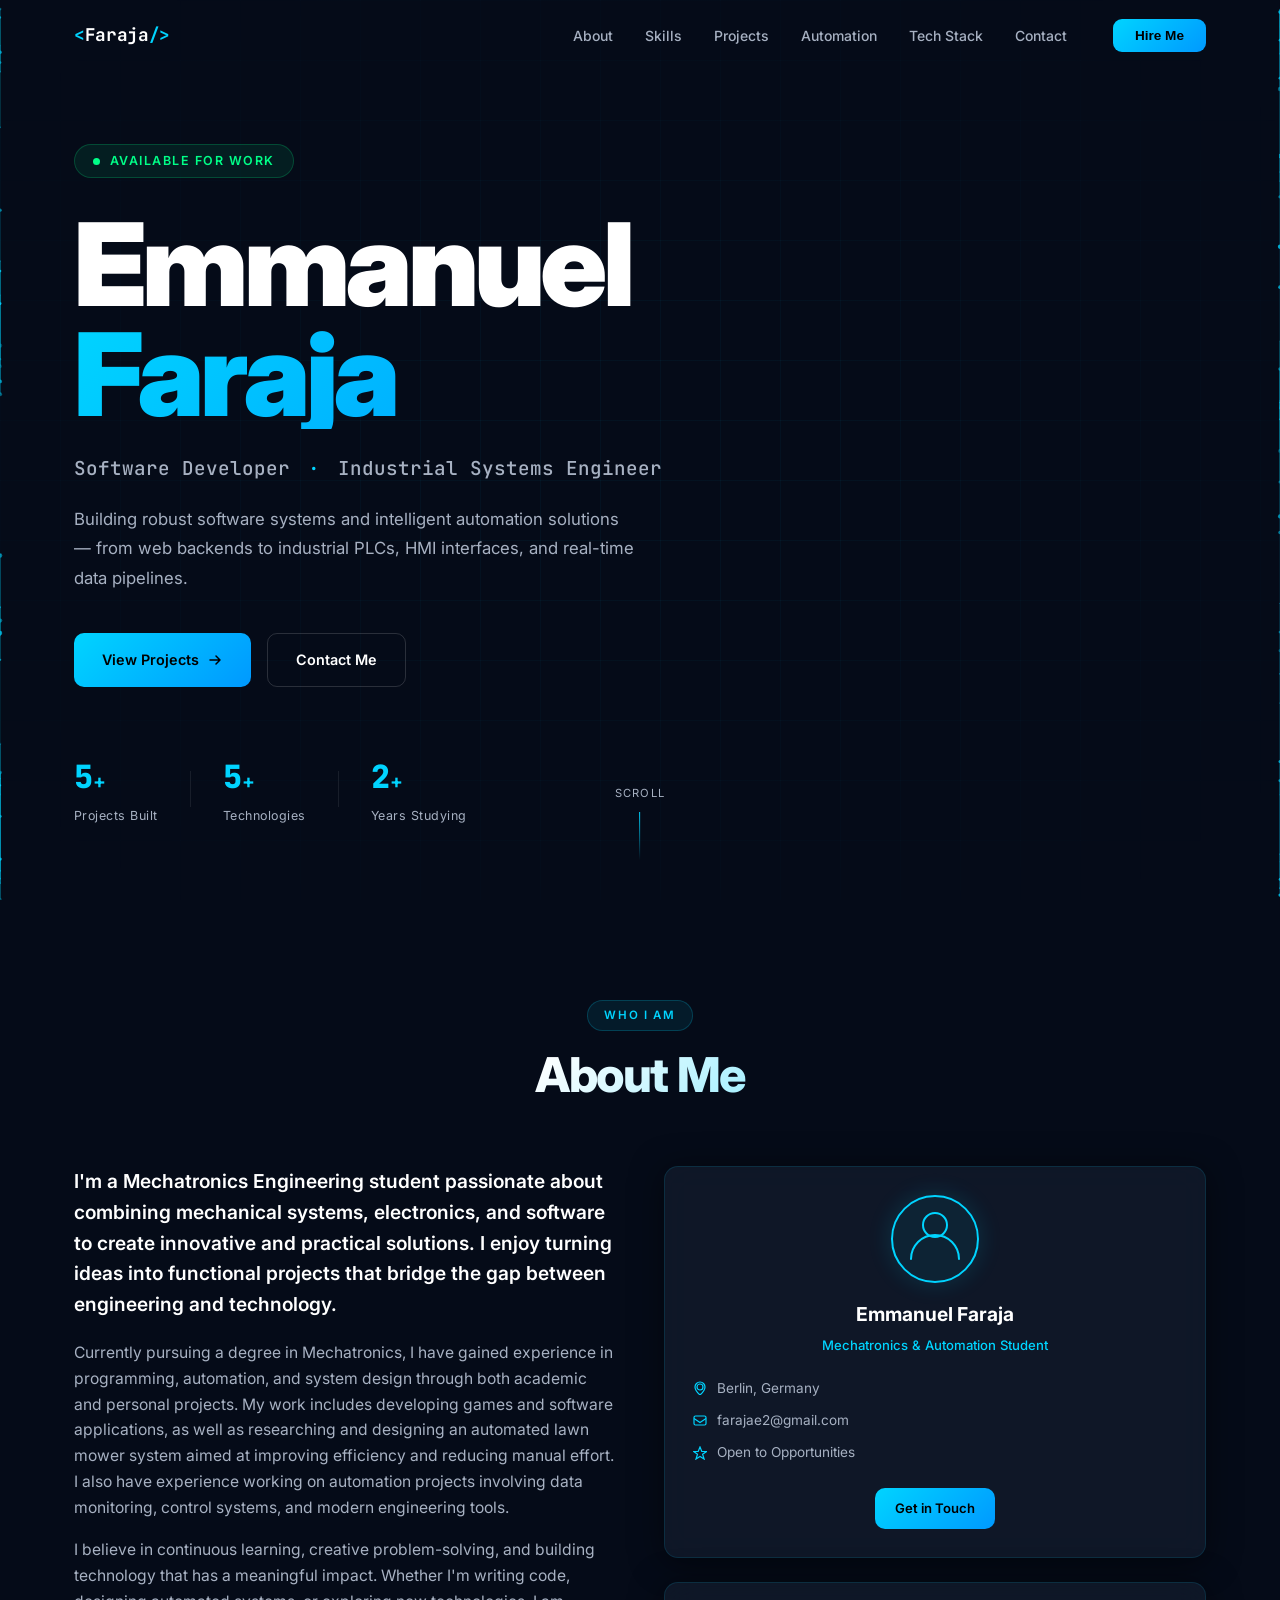
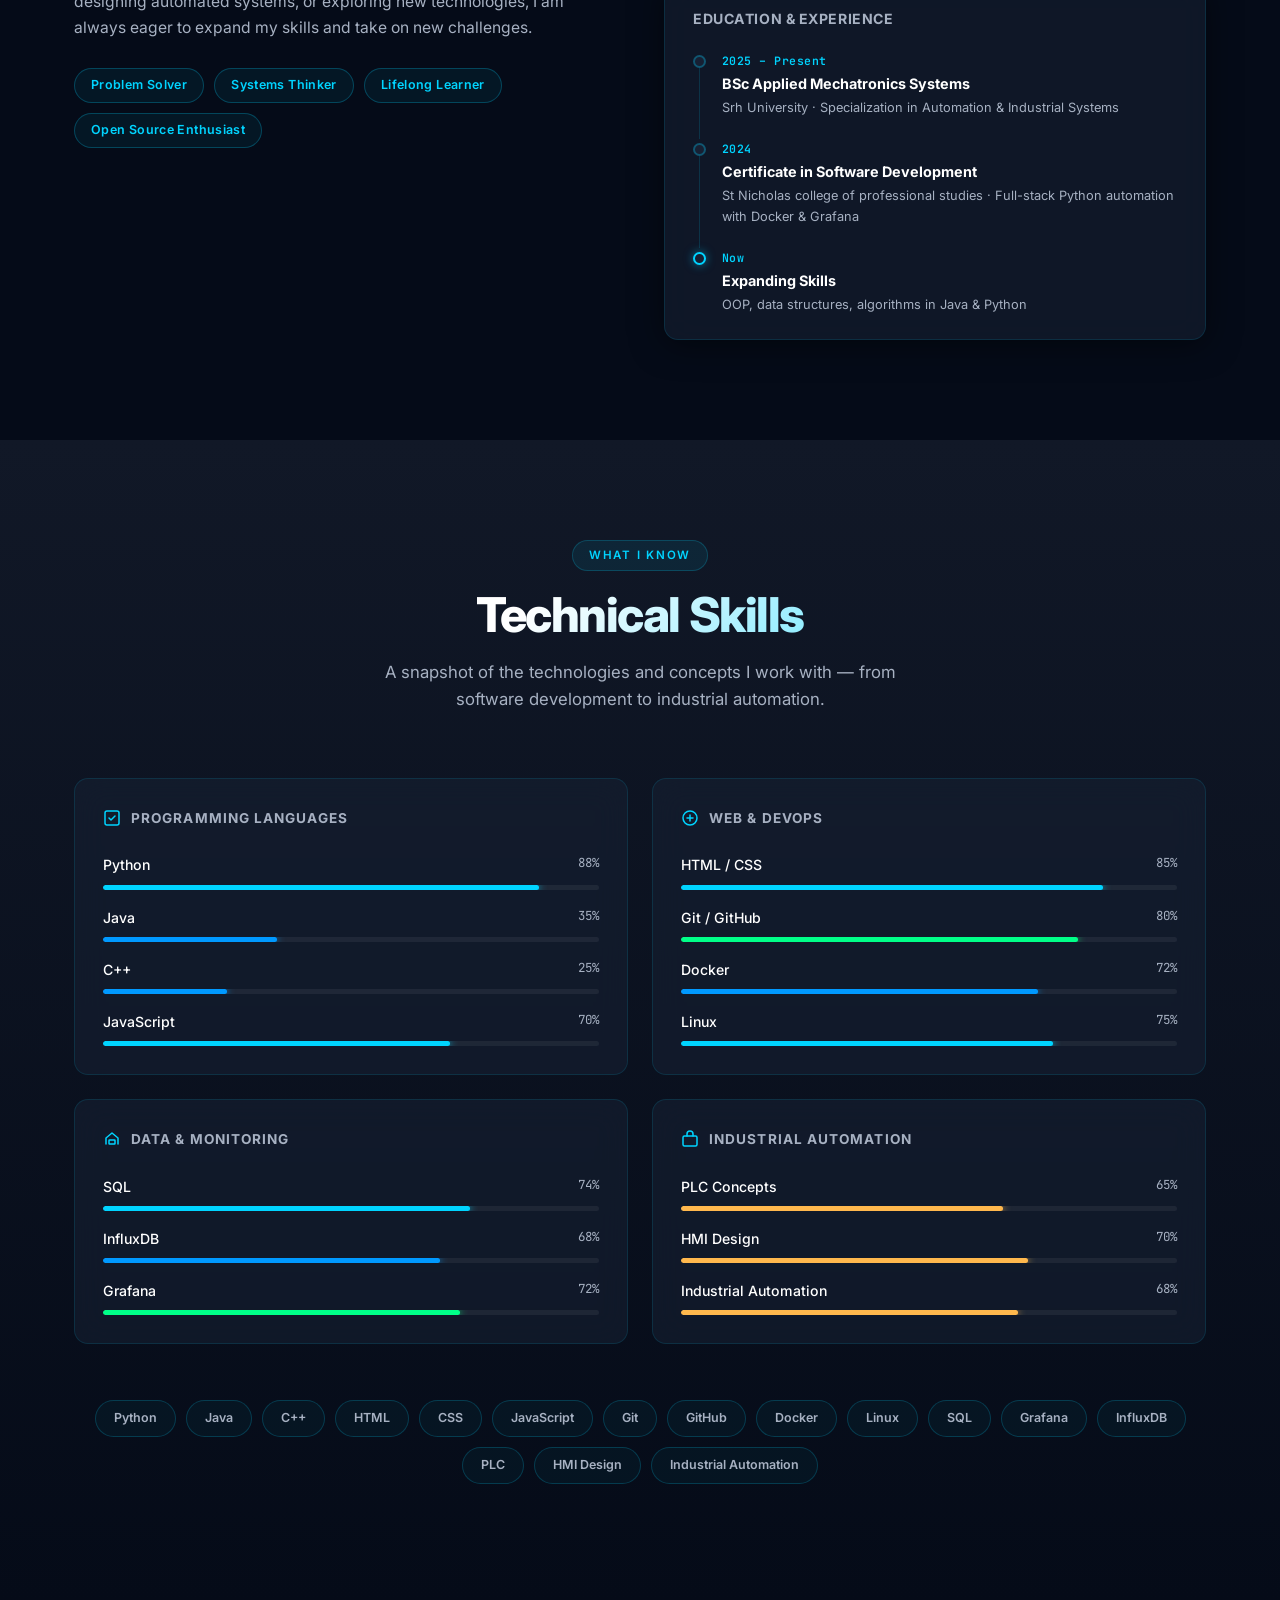
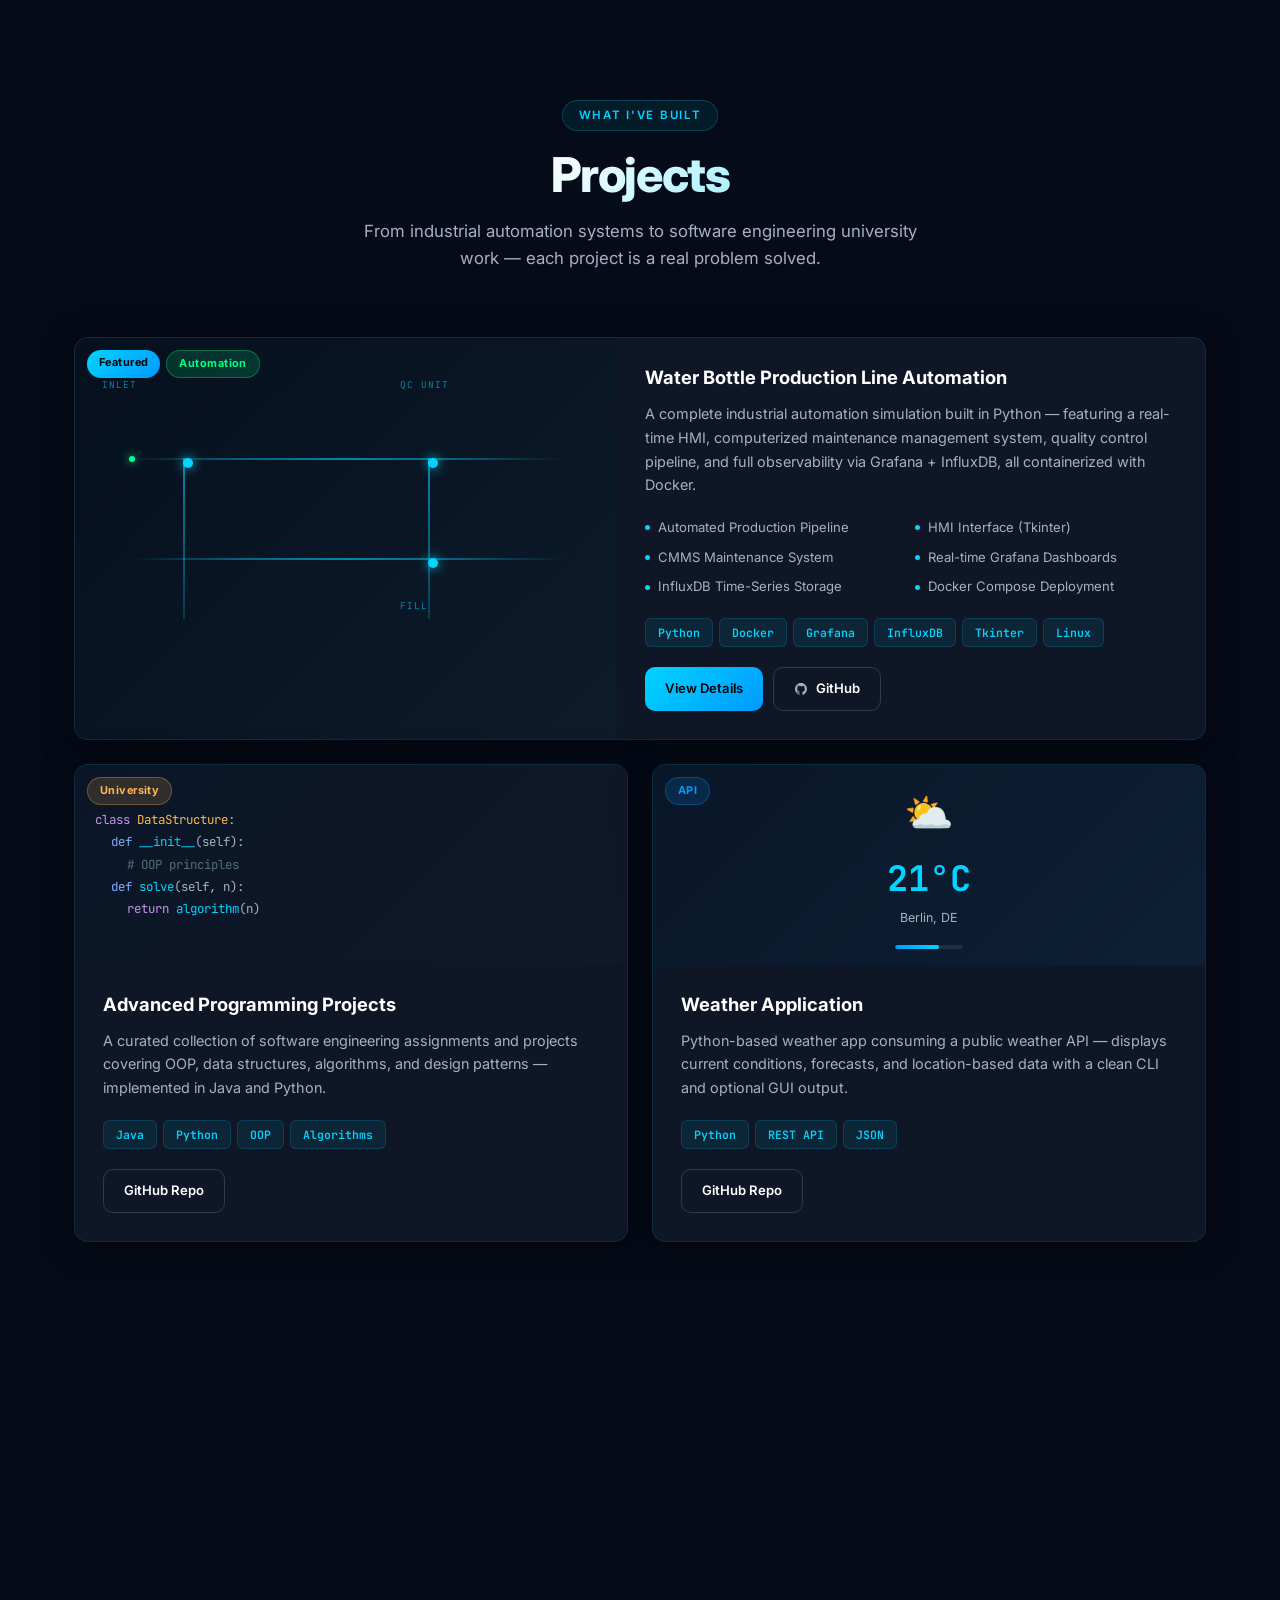
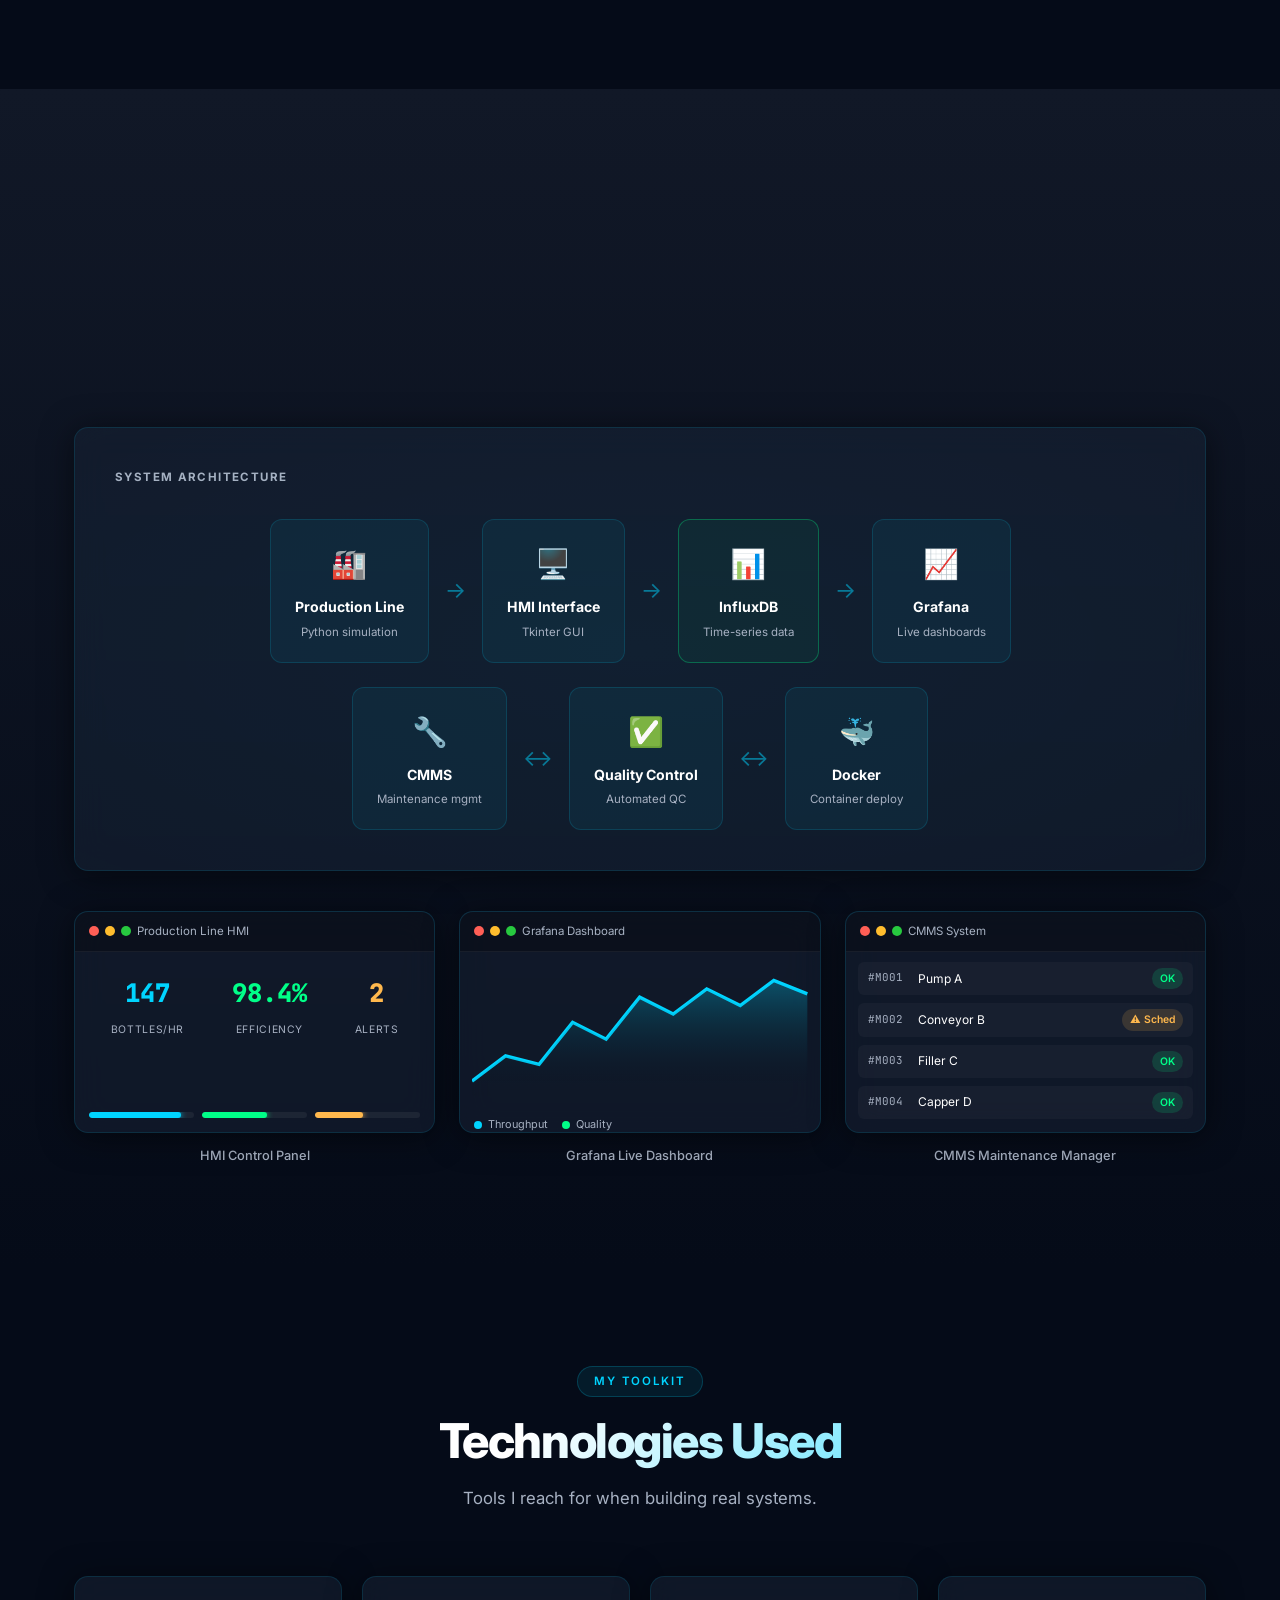
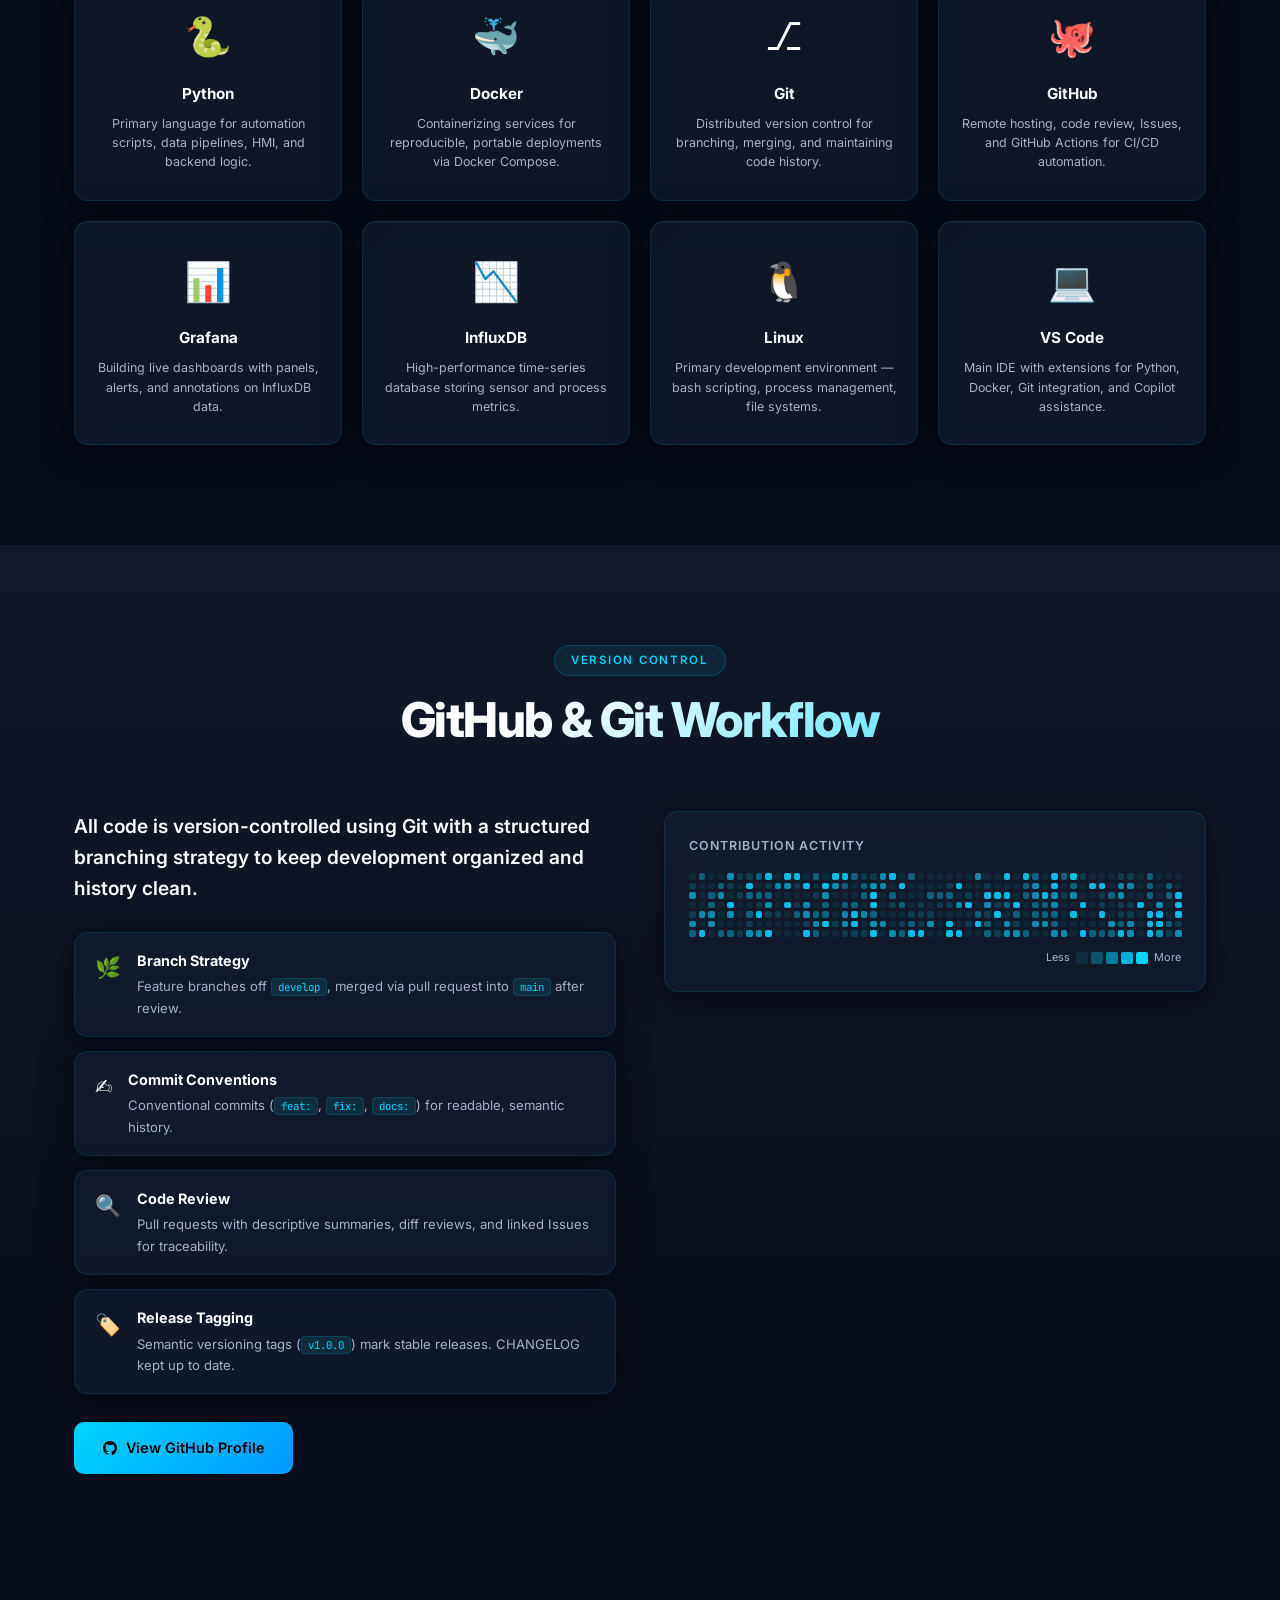
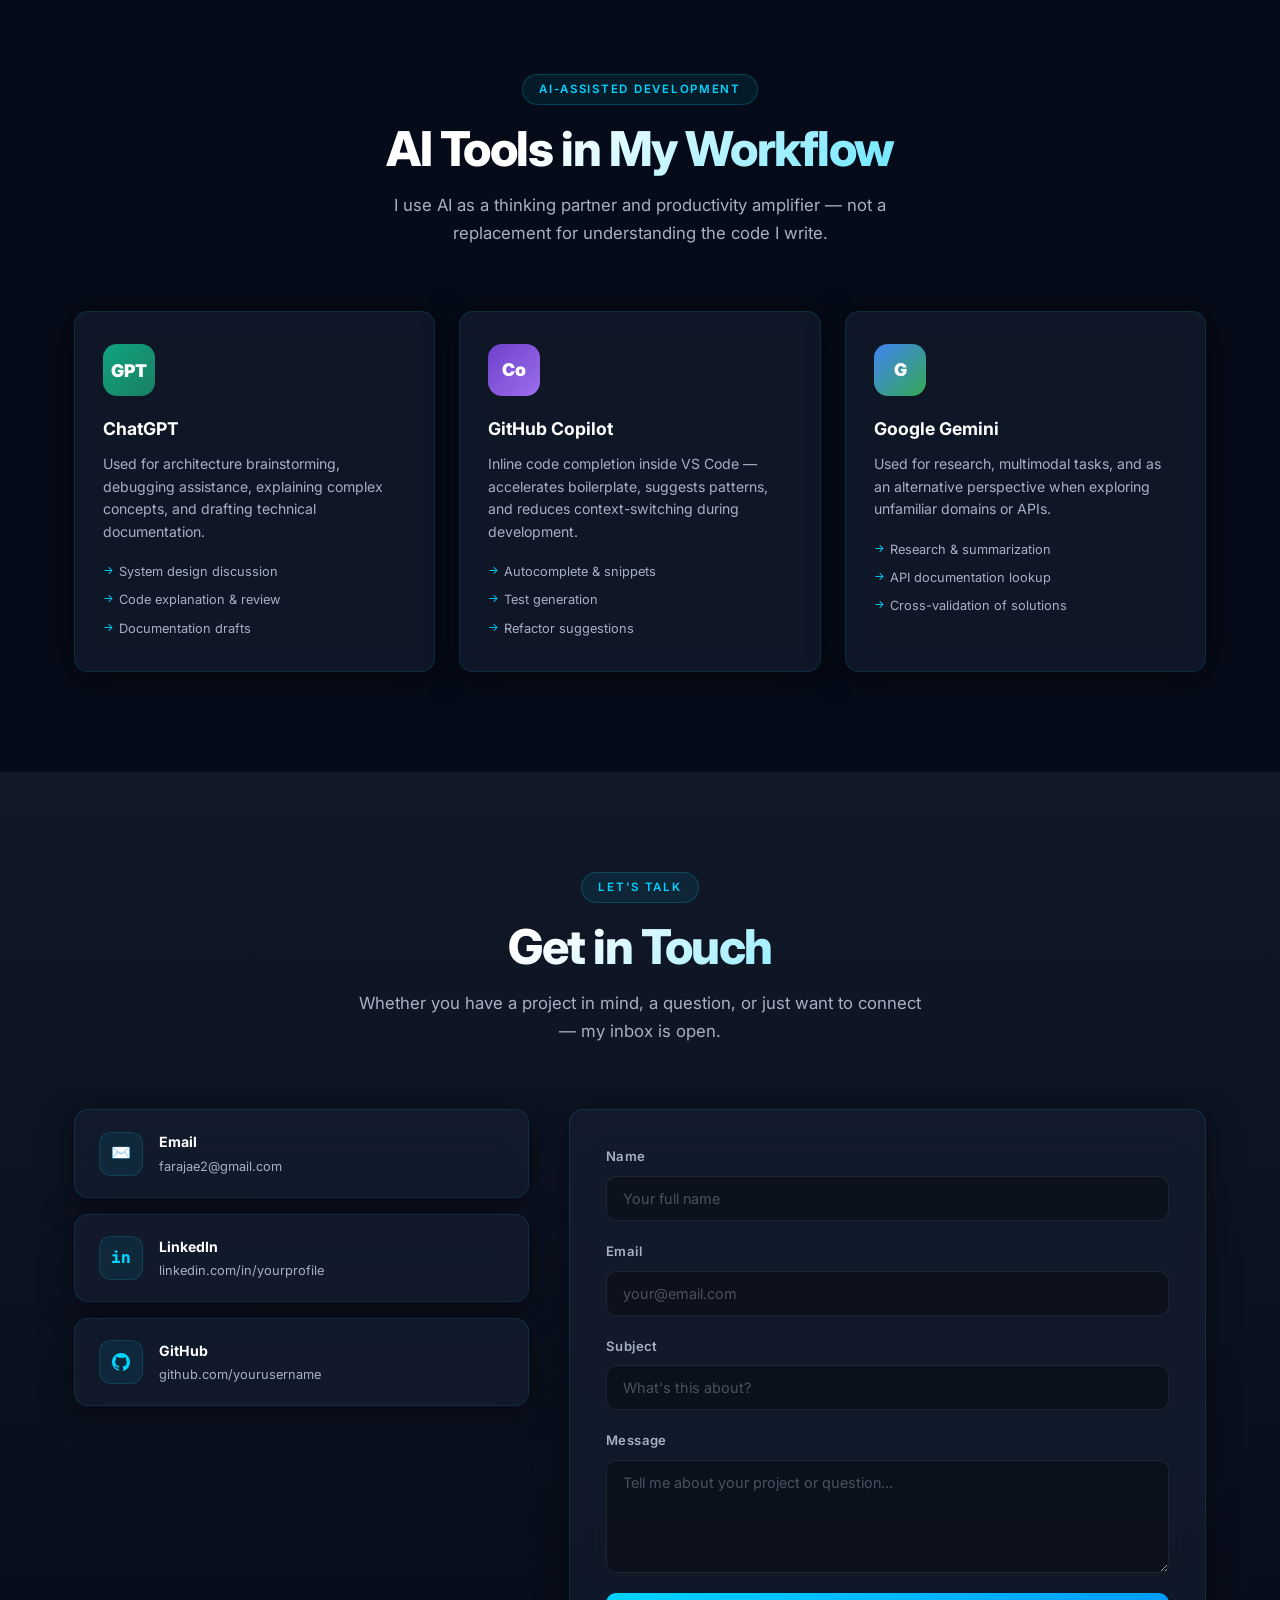
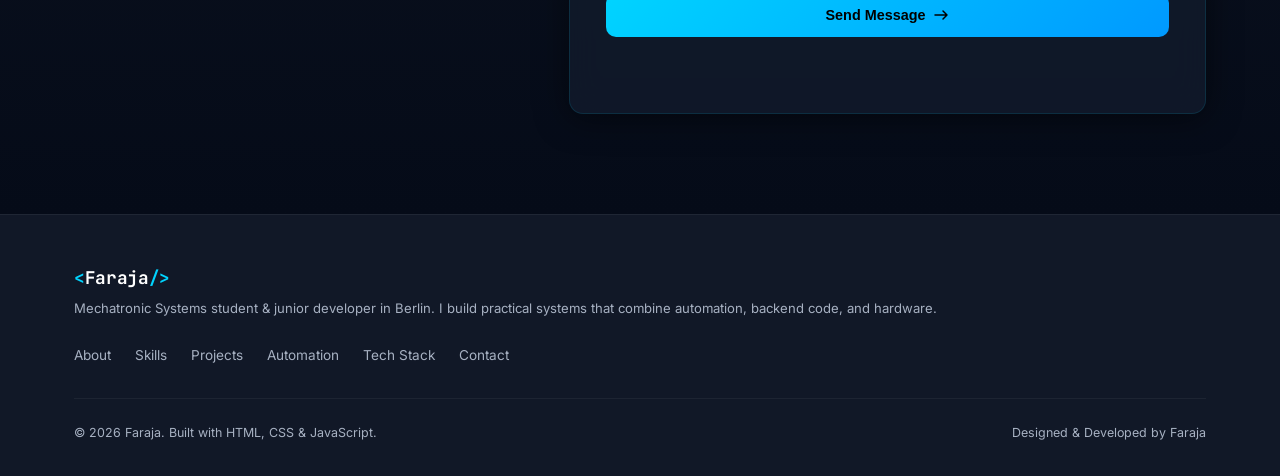
==== commit e9c9bd9b: "Initial portfolio website" ====
--- a/index.html
+++ b/index.html
@@ -1,183 +1,808 @@
-<!DOCTYPE HTML>
-<!--
-	Solid State by HTML5 UP
-	html5up.net | @ajlkn
-	Free for personal and commercial use under the CCA 3.0 license (html5up.net/license)
--->
-<html>
-	<head>
-		<title>Solid State by HTML5 UP</title>
-		<meta charset="utf-8" />
-		<meta name="viewport" content="width=device-width, initial-scale=1, user-scalable=no" />
-		<link rel="stylesheet" href="assets/css/main.css" />
-		<noscript><link rel="stylesheet" href="assets/css/noscript.css" /></noscript>
-	</head>
-	<body class="is-preload">
-
-		<!-- Page Wrapper -->
-			<div id="page-wrapper">
-
-				<!-- Header -->
-					<header id="header" class="alt">
-						<h1><a href="index.html">Solid State</a></h1>
-						<nav>
-							<a href="#menu">Menu</a>
-						</nav>
-					</header>
-
-				<!-- Menu -->
-					<nav id="menu">
-						<div class="inner">
-							<h2>Menu</h2>
-							<ul class="links">
-								<li><a href="index.html">Home</a></li>
-								<li><a href="generic.html">Generic</a></li>
-								<li><a href="elements.html">Elements</a></li>
-								<li><a href="#">Log In</a></li>
-								<li><a href="#">Sign Up</a></li>
-							</ul>
-							<a href="#" class="close">Close</a>
-						</div>
-					</nav>
-
-				<!-- Banner -->
-					<section id="banner">
-						<div class="inner">
-							<div class="logo"><span class="icon fa-gem"></span></div>
-							<h2>EMMANUEL FARAJA </h2>
-							<p>My Portfolio</a></p>
-						</div>
-					</section>
-
-				<!-- Wrapper -->
-					<section id="wrapper">
-
-						<!-- One -->
-							<section id="one" class="wrapper spotlight style1">
-								<div class="inner">
-									<a href="#" class="image"><img src="images/bosco.png" alt="" /></a>
-									<div class="content">
-										<h2 class="major">Bosco's Goat Bloat</h2>
-										<p>Bosco's Goat Bloat is a Pygame-based infection spread simulation game with OOP architecture. Players navigate a world where they must manage the spread of a fictional condition while achieving objectives.</p>
-										<a href="#" class="special">Learn more</a>
-									</div>
-								</div>
-							</section>
-
-						<!-- Two -->
-							<section id="two" class="wrapper alt spotlight style2">
-								<div class="inner">
-									<a href="#" class="image"><img src="images/robot.jpeg" alt="" /></a>
-									<div class="content" >
-										<h2 class="major">Robotic Whiteboard Eraser</h2>
-										<p>A conceptual mechatronics design project for an automated whiteboard cleaning system, focusing on functional analysis, requirements engineering, and motion planning.</p>
-										<a href="#" class="special">Learn more</a>
-									</div>
-								</div>
-							</section>
-
-						<!-- Three -->
-							<section id="three" class="wrapper spotlight style3">
-								<div class="inner">
-									<a href="#" class="image"><img src="images/weather.jpeg" alt="" /></a>
-									<div class="content">
-										<h2 class="major">Weather App</h2>
-										<p>A Python desktop weather application that fetches real-time weather data through API calls and displays it in a user-friendly interface using Tkinter.</p>
-										<a href="#" class="special">Learn more</a>
-									</div>
-								</div>
-							</section>
-
-						<!-- Four -->
-							<section id="four" class="wrapper alt style1">
-								<div class="inner">
-									<h2 class="major">Vitae phasellus</h2>
-									<p>Cras mattis ante fermentum, malesuada neque vitae, eleifend erat. Phasellus non pulvinar erat. Fusce tincidunt, nisl eget mattis egestas, purus ipsum consequat orci, sit amet lobortis lorem lacus in tellus. Sed ac elementum arcu. Quisque placerat auctor laoreet.</p>
-									<section class="features">
-										<article>
-											<a href="#" class="image"><img src="images/pic04.jpg" alt="" /></a>
-											<h3 class="major">Sed feugiat lorem</h3>
-											<p>Lorem ipsum dolor sit amet, consectetur adipiscing vehicula id nulla dignissim dapibus ultrices.</p>
-											<a href="#" class="special">Learn more</a>
-										</article>
-										<article>
-											<a href="#" class="image"><img src="images/pic05.jpg" alt="" /></a>
-											<h3 class="major">Nisl placerat</h3>
-											<p>Lorem ipsum dolor sit amet, consectetur adipiscing vehicula id nulla dignissim dapibus ultrices.</p>
-											<a href="#" class="special">Learn more</a>
-										</article>
-										<article>
-											<a href="#" class="image"><img src="images/pic06.jpg" alt="" /></a>
-											<h3 class="major">Ante fermentum</h3>
-											<p>Lorem ipsum dolor sit amet, consectetur adipiscing vehicula id nulla dignissim dapibus ultrices.</p>
-											<a href="#" class="special">Learn more</a>
-										</article>
-										<article>
-											<a href="#" class="image"><img src="images/pic07.jpg" alt="" /></a>
-											<h3 class="major">Fusce consequat</h3>
-											<p>Lorem ipsum dolor sit amet, consectetur adipiscing vehicula id nulla dignissim dapibus ultrices.</p>
-											<a href="#" class="special">Learn more</a>
-										</article>
-									</section>
-									<ul class="actions">
-										<li><a href="#" class="button">Browse All</a></li>
-									</ul>
-								</div>
-							</section>
-
-					</section>
-
-				<!-- Footer -->
-					<section id="footer">
-						<div class="inner">
-							<h2 class="major">Get in touch</h2>
-							<p>Cras mattis ante fermentum, malesuada neque vitae, eleifend erat. Phasellus non pulvinar erat. Fusce tincidunt, nisl eget mattis egestas, purus ipsum consequat orci, sit amet lobortis lorem lacus in tellus. Sed ac elementum arcu. Quisque placerat auctor laoreet.</p>
-							<form method="post" action="#">
-								<div class="fields">
-									<div class="field">
-										<label for="name">Name</label>
-										<input type="text" name="name" id="name" />
-									</div>
-									<div class="field">
-										<label for="email">Email</label>
-										<input type="email" name="email" id="email" />
-									</div>
-									<div class="field">
-										<label for="message">Message</label>
-										<textarea name="message" id="message" rows="4"></textarea>
-									</div>
-								</div>
-								<ul class="actions">
-									<li><input type="submit" value="Send Message" /></li>
-								</ul>
-							</form>
-							<ul class="contact">
-								<li class="icon solid fa-home">
-									Untitled Inc<br />
-									1234 Somewhere Road Suite #2894<br />
-									Nashville, TN 00000-0000
-								</li>
-								<li class="icon solid fa-phone">(000) 000-0000</li>
-								<li class="icon solid fa-envelope"><a href="#">information@untitled.tld</a></li>
-								<li class="icon brands fa-twitter"><a href="#">twitter.com/untitled-tld</a></li>
-								<li class="icon brands fa-facebook-f"><a href="#">facebook.com/untitled-tld</a></li>
-								<li class="icon brands fa-instagram"><a href="#">instagram.com/untitled-tld</a></li>
-							</ul>
-							<ul class="copyright">
-								<li>&copy; Untitled Inc. All rights reserved.</li><li>Design: <a href="http://html5up.net">HTML5 UP</a></li>
-							</ul>
-						</div>
-					</section>
-
-			</div>
-
-		<!-- Scripts -->
-			<script src="assets/js/jquery.min.js"></script>
-			<script src="assets/js/jquery.scrollex.min.js"></script>
-			<script src="assets/js/browser.min.js"></script>
-			<script src="assets/js/breakpoints.min.js"></script>
-			<script src="assets/js/util.js"></script>
-			<script src="assets/js/main.js"></script>
-
-	</body>
-</html>+<!DOCTYPE html>
+<html lang="en">
+<head>
+  <meta charset="UTF-8" />
+  <meta name="viewport" content="width=device-width, initial-scale=1.0" />
+  <title>Portfolio — Software Developer & Automation Engineer</title>
+  <meta name="description" content="Software Developer and Automation & Industrial Systems Engineer specializing in Python, Docker, Grafana, InfluxDB, and PLC systems." />
+  <link rel="preconnect" href="https://fonts.googleapis.com" />
+  <link rel="preconnect" href="https://fonts.gstatic.com" crossorigin />
+  <link href="https://fonts.googleapis.com/css2?family=Inter:wght@300;400;500;600;700;800;900&family=JetBrains+Mono:wght@400;500;600&display=swap" rel="stylesheet" />
+  <link rel="stylesheet" href="style.css" />
+</head>
+<body>
+
+  <!-- ═══════════════ NAVBAR ═══════════════ -->
+  <nav class="navbar" id="navbar">
+    <div class="nav-container">
+      <a href="#hero" class="nav-logo">
+        <span class="logo-bracket">&lt;</span>Faraja<span class="logo-bracket">/&gt;</span>
+      </a>
+      <ul class="nav-links" id="navLinks">
+        <li><a href="#about" class="nav-link">About</a></li>
+        <li><a href="#skills" class="nav-link">Skills</a></li>
+        <li><a href="#projects" class="nav-link">Projects</a></li>
+        <li><a href="#automation" class="nav-link">Automation</a></li>
+        <li><a href="#technologies" class="nav-link">Tech Stack</a></li>
+        <li><a href="#contact" class="nav-link">Contact</a></li>
+      </ul>
+      <button class="nav-cta" onclick="document.getElementById('contact').scrollIntoView({behavior:'smooth'})">Hire Me</button>
+      <button class="hamburger" id="hamburger" aria-label="Toggle menu">
+        <span></span><span></span><span></span>
+      </button>
+    </div>
+  </nav>
+
+  <!-- ═══════════════ HERO ═══════════════ -->
+  <section class="hero" id="hero">
+    <canvas class="hero-canvas" id="heroCanvas"></canvas>
+    <div class="hero-grid-overlay"></div>
+    <div class="hero-content">
+      <div class="hero-eyebrow">
+        <span class="eyebrow-dot"></span>
+        Available for Work
+      </div>
+      <h1 class="hero-name">
+        <span class="name-line" data-text="Your">Emmanuel</span>
+        <span class="name-line accent" data-text="Name">Faraja</span>
+      </h1>
+      <p class="hero-title">Software Developer<span class="title-sep"> · </span>Automation &amp; Mechatronics Systems Student</p>
+      <p class="hero-description">
+        Building robust software systems and intelligent automation solutions — from web backends to industrial PLCs, HMI interfaces, and real-time data pipelines.
+      </p>
+      <div class="hero-actions">
+        <a href="#projects" class="btn btn-primary">
+          <span>View Projects</span>
+          <svg width="16" height="16" viewBox="0 0 16 16" fill="none"><path d="M3 8h10M9 4l4 4-4 4" stroke="currentColor" stroke-width="1.5" stroke-linecap="round" stroke-linejoin="round"/></svg>
+        </a>
+        <a href="#contact" class="btn btn-ghost">Contact Me</a>
+      </div>
+      <div class="hero-stats">
+        <div class="stat">
+          <span class="stat-num" data-target="5">0</span><span class="stat-suffix">+</span>
+          <span class="stat-label">Projects Built</span>
+        </div>
+        <div class="stat-divider"></div>
+        <div class="stat">
+          <span class="stat-num" data-target="5">0</span><span class="stat-suffix">+</span>
+          <span class="stat-label">Technologies</span>
+        </div>
+        <div class="stat-divider"></div>
+        <div class="stat">
+          <span class="stat-num" data-target="2">0</span><span class="stat-suffix">+</span>
+          <span class="stat-label">Years Studying</span>
+        </div>
+      </div>
+    </div>
+    <div class="hero-scroll-cue">
+      <span>Scroll</span>
+      <div class="scroll-line"></div>
+    </div>
+  </section>
+
+  <!-- ═══════════════ ABOUT ═══════════════ -->
+  <section class="section" id="about">
+    <div class="container">
+      <div class="section-header reveal">
+        <span class="section-eyebrow">Who I Am</span>
+        <h2 class="section-title">About Me</h2>
+      </div>
+
+      <div class="about-grid">
+        <div class="about-text reveal">
+          <p class="about-lead">
+            I'm a Mechatronics Engineering student passionate about combining mechanical systems, electronics, and software to create innovative and practical solutions. I enjoy turning ideas into functional projects that bridge the gap between engineering and technology.
+          </p>
+          <p class="about-body">
+            Currently pursuing a degree in Mechatronics, I have gained experience in programming, automation, and system design through both academic and personal projects. My work includes developing games and software applications, as well as researching and designing an automated lawn mower system aimed at improving efficiency and reducing manual effort. I also have experience working on automation projects involving data monitoring, control systems, and modern engineering tools.
+          </p>
+          <p class="about-body">
+           I believe in continuous learning, creative problem-solving, and building technology that has a meaningful impact. Whether I'm writing code, designing automated systems, or exploring new technologies, I am always eager to expand my skills and take on new challenges.
+          </p>
+          <div class="about-tags">
+            <span class="tag">Problem Solver</span>
+            <span class="tag">Systems Thinker</span>
+            <span class="tag">Lifelong Learner</span>
+            <span class="tag">Open Source Enthusiast</span>
+          </div>
+        </div>
+
+        <div class="about-right reveal">
+          <div class="profile-card glass-card">
+            <div class="profile-avatar">
+              <div class="avatar-placeholder">
+                <svg width="64" height="64" viewBox="0 0 64 64" fill="none"><circle cx="32" cy="22" r="12" stroke="#00D4FF" stroke-width="2"/><path d="M8 56c0-13.255 10.745-24 24-24s24 10.745 24 24" stroke="#00D4FF" stroke-width="2" stroke-linecap="round"/></svg>
+              </div>
+            </div>
+            <h3 class="profile-name">Emmanuel Faraja</h3>
+            <p class="profile-role">Mechatronics &amp; Automation Student</p>
+            <div class="profile-details">
+              <div class="profile-detail">
+                <svg width="14" height="14" viewBox="0 0 14 14" fill="none"><circle cx="7" cy="6" r="3" stroke="#00D4FF" stroke-width="1.2"/><path d="M7 1C4.24 1 2 3.24 2 6c0 3.5 5 8 5 8s5-4.5 5-8c0-2.76-2.24-5-5-5z" stroke="#00D4FF" stroke-width="1.2"/></svg>
+                Berlin, Germany
+              </div>
+              <div class="profile-detail">
+                <svg width="14" height="14" viewBox="0 0 14 14" fill="none"><rect x="1" y="3" width="12" height="9" rx="1.5" stroke="#00D4FF" stroke-width="1.2"/><path d="M1 5.5l6 4 6-4" stroke="#00D4FF" stroke-width="1.2"/></svg>
+                farajae2@gmail.com
+              </div>
+              <div class="profile-detail">
+                <svg width="14" height="14" viewBox="0 0 14 14" fill="none"><path d="M7 1L8.8 5.5H13.5L9.6 8.3l1.5 4.7L7 10.4 3 13l1.5-4.7-3.9-2.8H5.2L7 1z" stroke="#00D4FF" stroke-width="1.2"/></svg>
+                Open to Opportunities
+              </div>
+            </div>
+            <a href="#contact" class="btn btn-primary btn-sm">Get in Touch</a>
+          </div>
+
+          <div class="timeline-card glass-card">
+            <h4 class="timeline-title">Education &amp; Experience</h4>
+            <div class="timeline">
+              <div class="timeline-item">
+                <div class="timeline-dot"></div>
+                <div class="timeline-content">
+                  <span class="timeline-date">2025 – Present</span>
+                  <strong>BSc Applied Mechatronics Systems</strong>
+                  <p>Srh University · Specialization in Automation &amp; Industrial Systems</p>
+                </div>
+              </div>
+              <div class="timeline-item">
+                <div class="timeline-dot"></div>
+                <div class="timeline-content">
+                  <span class="timeline-date">2024</span>
+                  <strong>Certificate in Software Development</strong>
+                  <p>St Nicholas college of professional studies  · Full-stack Python automation with Docker &amp; Grafana</p>
+                </div>
+              </div>
+              <div class="timeline-item">
+                <div class="timeline-dot active"></div>
+                <div class="timeline-content">
+                  <span class="timeline-date">Now</span>
+                  <strong>Expanding Skills</strong>
+                  <p>OOP, data structures, algorithms in Java &amp; Python</p>
+                </div>
+              </div>
+              
+              </div>
+            </div>
+          </div>
+        </div>
+      </div>
+    </div>
+  </section>
+
+  <!-- ═══════════════ SKILLS ═══════════════ -->
+  <section class="section section-alt" id="skills">
+    <div class="container">
+      <div class="section-header reveal">
+        <span class="section-eyebrow">What I Know</span>
+        <h2 class="section-title">Technical Skills</h2>
+        <p class="section-subtitle">A snapshot of the technologies and concepts I work with — from software development to industrial automation.</p>
+      </div>
+
+      <div class="skills-grid">
+
+        <div class="skill-category reveal">
+          <h3 class="skill-cat-title">
+            <svg width="18" height="18" viewBox="0 0 18 18" fill="none"><rect x="2" y="2" width="14" height="14" rx="2" stroke="#00D4FF" stroke-width="1.5"/><path d="M6 9l2 2 4-4" stroke="#00D4FF" stroke-width="1.5" stroke-linecap="round" stroke-linejoin="round"/></svg>
+            Programming Languages
+          </h3>
+          <div class="skill-list">
+            <div class="skill-item">
+              <div class="skill-info"><span class="skill-name">Python</span><span class="skill-pct">88%</span></div>
+              <div class="skill-bar"><div class="skill-fill" data-width="88" style="--clr:#00D4FF"></div></div>
+            </div>
+            <div class="skill-item">
+              <div class="skill-info"><span class="skill-name">Java</span><span class="skill-pct">35%</span></div>
+              <div class="skill-bar"><div class="skill-fill" data-width="35" style="--clr:#0099FF"></div></div>
+            </div>
+            <div class="skill-item">
+              <div class="skill-info"><span class="skill-name">C++</span><span class="skill-pct">25%</span></div>
+              <div class="skill-bar"><div class="skill-fill" data-width="25" style="--clr:#0099FF"></div></div>
+            </div>
+            <div class="skill-item">
+              <div class="skill-info"><span class="skill-name">JavaScript</span><span class="skill-pct">70%</span></div>
+              <div class="skill-bar"><div class="skill-fill" data-width="70" style="--clr:#00D4FF"></div></div>
+            </div>
+          </div>
+        </div>
+
+        <div class="skill-category reveal">
+          <h3 class="skill-cat-title">
+            <svg width="18" height="18" viewBox="0 0 18 18" fill="none"><circle cx="9" cy="9" r="7" stroke="#00D4FF" stroke-width="1.5"/><path d="M6 9h6M9 6v6" stroke="#00D4FF" stroke-width="1.5" stroke-linecap="round"/></svg>
+            Web &amp; DevOps
+          </h3>
+          <div class="skill-list">
+            <div class="skill-item">
+              <div class="skill-info"><span class="skill-name">HTML / CSS</span><span class="skill-pct">85%</span></div>
+              <div class="skill-bar"><div class="skill-fill" data-width="85" style="--clr:#00D4FF"></div></div>
+            </div>
+            <div class="skill-item">
+              <div class="skill-info"><span class="skill-name">Git / GitHub</span><span class="skill-pct">80%</span></div>
+              <div class="skill-bar"><div class="skill-fill" data-width="80" style="--clr:#00FF88"></div></div>
+            </div>
+            <div class="skill-item">
+              <div class="skill-info"><span class="skill-name">Docker</span><span class="skill-pct">72%</span></div>
+              <div class="skill-bar"><div class="skill-fill" data-width="72" style="--clr:#0099FF"></div></div>
+            </div>
+            <div class="skill-item">
+              <div class="skill-info"><span class="skill-name">Linux</span><span class="skill-pct">75%</span></div>
+              <div class="skill-bar"><div class="skill-fill" data-width="75" style="--clr:#00D4FF"></div></div>
+            </div>
+          </div>
+        </div>
+
+        <div class="skill-category reveal">
+          <h3 class="skill-cat-title">
+            <svg width="18" height="18" viewBox="0 0 18 18" fill="none"><path d="M3 14V8l6-5 6 5v6" stroke="#00D4FF" stroke-width="1.5" stroke-linecap="round" stroke-linejoin="round"/><rect x="6" y="10" width="6" height="4" rx="0.5" stroke="#00D4FF" stroke-width="1.5"/></svg>
+            Data &amp; Monitoring
+          </h3>
+          <div class="skill-list">
+            <div class="skill-item">
+              <div class="skill-info"><span class="skill-name">SQL</span><span class="skill-pct">74%</span></div>
+              <div class="skill-bar"><div class="skill-fill" data-width="74" style="--clr:#00D4FF"></div></div>
+            </div>
+            <div class="skill-item">
+              <div class="skill-info"><span class="skill-name">InfluxDB</span><span class="skill-pct">68%</span></div>
+              <div class="skill-bar"><div class="skill-fill" data-width="68" style="--clr:#0099FF"></div></div>
+            </div>
+            <div class="skill-item">
+              <div class="skill-info"><span class="skill-name">Grafana</span><span class="skill-pct">72%</span></div>
+              <div class="skill-bar"><div class="skill-fill" data-width="72" style="--clr:#00FF88"></div></div>
+            </div>
+          </div>
+        </div>
+
+        <div class="skill-category reveal">
+          <h3 class="skill-cat-title">
+            <svg width="18" height="18" viewBox="0 0 18 18" fill="none"><rect x="2" y="6" width="14" height="10" rx="1.5" stroke="#00D4FF" stroke-width="1.5"/><path d="M6 6V4a3 3 0 016 0v2" stroke="#00D4FF" stroke-width="1.5" stroke-linecap="round"/></svg>
+            Industrial Automation
+          </h3>
+          <div class="skill-list">
+            <div class="skill-item">
+              <div class="skill-info"><span class="skill-name">PLC Concepts</span><span class="skill-pct">65%</span></div>
+              <div class="skill-bar"><div class="skill-fill" data-width="65" style="--clr:#FFB84D"></div></div>
+            </div>
+            <div class="skill-item">
+              <div class="skill-info"><span class="skill-name">HMI Design</span><span class="skill-pct">70%</span></div>
+              <div class="skill-bar"><div class="skill-fill" data-width="70" style="--clr:#FFB84D"></div></div>
+            </div>
+            <div class="skill-item">
+              <div class="skill-info"><span class="skill-name">Industrial Automation</span><span class="skill-pct">68%</span></div>
+              <div class="skill-bar"><div class="skill-fill" data-width="68" style="--clr:#FFB84D"></div></div>
+            </div>
+          </div>
+        </div>
+
+      </div>
+
+      <!-- Skill Badge Cloud -->
+      <div class="badge-cloud reveal">
+        <span class="badge">Python</span><span class="badge">Java</span><span class="badge">C++</span>
+        <span class="badge">HTML</span><span class="badge">CSS</span><span class="badge">JavaScript</span>
+        <span class="badge">Git</span><span class="badge">GitHub</span><span class="badge">Docker</span>
+        <span class="badge">Linux</span><span class="badge">SQL</span><span class="badge">Grafana</span>
+        <span class="badge">InfluxDB</span><span class="badge">PLC</span><span class="badge">HMI Design</span>
+        <span class="badge">Industrial Automation</span>
+      </div>
+    </div>
+  </section>
+
+  <!-- ═══════════════ PROJECTS ═══════════════ -->
+  <section class="section" id="projects">
+    <div class="container">
+      <div class="section-header reveal">
+        <span class="section-eyebrow">What I've Built</span>
+        <h2 class="section-title">Projects</h2>
+        <p class="section-subtitle">From industrial automation systems to software engineering university work — each project is a real problem solved.</p>
+      </div>
+
+      <div class="projects-grid">
+
+        <!-- Project 1 – Featured -->
+        <article class="project-card project-featured glass-card reveal">
+          <div class="project-img-wrap">
+            <div class="project-img-placeholder featured-placeholder">
+              <div class="placeholder-scene">
+                <div class="pipe-h"></div><div class="pipe-h" style="top:55%"></div>
+                <div class="pipe-v"></div><div class="pipe-v" style="left:65%"></div>
+                <div class="node-dot" style="top:30%;left:20%"></div>
+                <div class="node-dot" style="top:30%;left:65%"></div>
+                <div class="node-dot" style="top:55%;left:65%"></div>
+                <div class="node-label" style="top:10%;left:5%">INLET</div>
+                <div class="node-label" style="top:10%;left:60%">QC UNIT</div>
+                <div class="node-label" style="top:65%;left:60%">FILL</div>
+                <div class="flow-dot"></div>
+              </div>
+            </div>
+            <div class="project-badges">
+              <span class="project-badge badge-featured">Featured</span>
+              <span class="project-badge badge-automation">Automation</span>
+            </div>
+          </div>
+          <div class="project-body">
+            <h3 class="project-title">Water Bottle Production Line Automation</h3>
+            <p class="project-desc">
+              A complete industrial automation simulation built in Python — featuring a real-time HMI, computerized maintenance management system, quality control pipeline, and full observability via Grafana + InfluxDB, all containerized with Docker.
+            </p>
+            <div class="project-features">
+              <div class="project-feature"><span class="feature-dot"></span>Automated Production Pipeline</div>
+              <div class="project-feature"><span class="feature-dot"></span>HMI Interface (Tkinter)</div>
+              <div class="project-feature"><span class="feature-dot"></span>CMMS Maintenance System</div>
+              <div class="project-feature"><span class="feature-dot"></span>Real-time Grafana Dashboards</div>
+              <div class="project-feature"><span class="feature-dot"></span>InfluxDB Time-Series Storage</div>
+              <div class="project-feature"><span class="feature-dot"></span>Docker Compose Deployment</div>
+            </div>
+            <div class="project-tech">
+              <span class="tech-tag">Python</span><span class="tech-tag">Docker</span>
+              <span class="tech-tag">Grafana</span><span class="tech-tag">InfluxDB</span>
+              <span class="tech-tag">Tkinter</span><span class="tech-tag">Linux</span>
+            </div>
+            <div class="project-actions">
+              <a href="waterbottle.html" class="btn btn-primary btn-sm">View Details</a>
+              <a href="#" class="btn btn-ghost btn-sm">
+                <svg width="14" height="14" viewBox="0 0 14 14" fill="none"><path d="M7 1C3.69 1 1 3.69 1 7c0 2.65 1.72 4.9 4.1 5.69.3.05.41-.13.41-.29v-1.02c-1.67.36-2.02-.8-2.02-.8-.27-.7-.67-.88-.67-.88-.55-.37.04-.36.04-.36.6.04.92.62.92.62.54.92 1.42.66 1.76.5.05-.39.21-.66.38-.81-1.33-.15-2.73-.67-2.73-2.96 0-.65.23-1.19.62-1.6-.06-.15-.27-.76.06-1.58 0 0 .51-.16 1.66.62A5.8 5.8 0 017 4.18c.51 0 1.03.07 1.51.21 1.15-.78 1.66-.62 1.66-.62.33.82.12 1.43.06 1.58.38.41.62.95.62 1.6 0 2.3-1.4 2.81-2.74 2.96.22.18.41.56.41 1.13v1.68c0 .16.11.35.41.29C11.28 11.9 13 9.65 13 7c0-3.31-2.69-6-6-6z" fill="#A7B1C2"/></svg>
+                GitHub
+              </a>
+            </div>
+          </div>
+        </article>
+
+        <!-- Project 2 -->
+        <article class="project-card glass-card reveal">
+          <div class="project-img-wrap">
+            <div class="project-img-placeholder">
+              <div class="code-placeholder">
+                <div class="code-line"><span class="c-kw">class</span> <span class="c-cl">DataStructure</span>:</div>
+                <div class="code-line indent"><span class="c-fn">def</span> <span class="c-nm">__init__</span>(self):</div>
+                <div class="code-line indent2"><span class="c-cm"># OOP principles</span></div>
+                <div class="code-line indent"><span class="c-fn">def</span> <span class="c-nm">solve</span>(self, n):</div>
+                <div class="code-line indent2"><span class="c-kw">return</span> <span class="c-nm">algorithm</span>(n)</div>
+              </div>
+            </div>
+            <span class="project-badge badge-university">University</span>
+          </div>
+          <div class="project-body">
+            <h3 class="project-title">Advanced Programming Projects</h3>
+            <p class="project-desc">A curated collection of software engineering assignments and projects covering OOP, data structures, algorithms, and design patterns — implemented in Java and Python.</p>
+            <div class="project-tech">
+              <span class="tech-tag">Java</span><span class="tech-tag">Python</span>
+              <span class="tech-tag">OOP</span><span class="tech-tag">Algorithms</span>
+            </div>
+            <div class="project-actions">
+              <a href="#" class="btn btn-ghost btn-sm">GitHub Repo</a>
+            </div>
+          </div>
+        </article>
+
+        <!-- Project 3 -->
+        <article class="project-card glass-card reveal">
+          <div class="project-img-wrap">
+            <div class="project-img-placeholder weather-placeholder">
+              <div class="weather-scene">
+                <div class="weather-icon">⛅</div>
+                <div class="weather-temp">21°C</div>
+                <div class="weather-city">Berlin, DE</div>
+                <div class="weather-bar"><div class="weather-fill"></div></div>
+              </div>
+            </div>
+            <span class="project-badge badge-api">API</span>
+          </div>
+          <div class="project-body">
+            <h3 class="project-title">Weather Application</h3>
+            <p class="project-desc">Python-based weather app consuming a public weather API — displays current conditions, forecasts, and location-based data with a clean CLI and optional GUI output.</p>
+            <div class="project-tech">
+              <span class="tech-tag">Python</span><span class="tech-tag">REST API</span>
+              <span class="tech-tag">JSON</span>
+            </div>
+            <div class="project-actions">
+              <a href="#" class="btn btn-ghost btn-sm">GitHub Repo</a>
+            </div>
+          </div>
+        </article>
+
+        <!-- Project 4 – Placeholder -->
+        <article class="project-card project-upcoming glass-card reveal">
+          <div class="upcoming-inner">
+            <div class="upcoming-icon">
+              <svg width="40" height="40" viewBox="0 0 40 40" fill="none"><circle cx="20" cy="20" r="18" stroke="#00D4FF" stroke-width="1.5" stroke-dasharray="4 3"/><path d="M20 12v8l5 3" stroke="#00D4FF" stroke-width="1.5" stroke-linecap="round"/></svg>
+            </div>
+            <h3 class="project-title">Future Project</h3>
+            <p class="project-desc">Something new is being engineered. Stay tuned for the next project — an exploration of edge computing, IoT, or advanced machine learning for industrial applications.</p>
+            <span class="upcoming-label">Coming Soon</span>
+          </div>
+        </article>
+
+      </div>
+    </div>
+  </section>
+
+  <!-- ═══════════════ AUTOMATION SHOWCASE ═══════════════ -->
+  <section class="section section-alt" id="automation">
+    <div class="container">
+      <div class="section-header reveal">
+        <span class="section-eyebrow">Deep Dive</span>
+        <h2 class="section-title">Industrial Automation Showcase</h2>
+        <p class="section-subtitle">A dedicated look at the Water Bottle Production Line Automation System — architecture, tools, and live dashboards.</p>
+      </div>
+
+      <!-- Architecture Diagram -->
+      <div class="arch-diagram glass-card reveal">
+        <div class="arch-label">System Architecture</div>
+        <div class="arch-grid">
+          <div class="arch-node">
+            <div class="arch-icon">🏭</div>
+            <span>Production Line</span>
+            <p>Python simulation</p>
+          </div>
+          <div class="arch-arrow">→</div>
+          <div class="arch-node">
+            <div class="arch-icon">🖥️</div>
+            <span>HMI Interface</span>
+            <p>Tkinter GUI</p>
+          </div>
+          <div class="arch-arrow">→</div>
+          <div class="arch-node highlight-node">
+            <div class="arch-icon">📊</div>
+            <span>InfluxDB</span>
+            <p>Time-series data</p>
+          </div>
+          <div class="arch-arrow">→</div>
+          <div class="arch-node">
+            <div class="arch-icon">📈</div>
+            <span>Grafana</span>
+            <p>Live dashboards</p>
+          </div>
+        </div>
+        <div class="arch-row2">
+          <div class="arch-node">
+            <div class="arch-icon">🔧</div>
+            <span>CMMS</span>
+            <p>Maintenance mgmt</p>
+          </div>
+          <div class="arch-arrow">↔</div>
+          <div class="arch-node">
+            <div class="arch-icon">✅</div>
+            <span>Quality Control</span>
+            <p>Automated QC</p>
+          </div>
+          <div class="arch-arrow">↔</div>
+          <div class="arch-node">
+            <div class="arch-icon">🐳</div>
+            <span>Docker</span>
+            <p>Container deploy</p>
+          </div>
+        </div>
+      </div>
+
+      <!-- Screenshot Placeholders Grid -->
+      <div class="screenshots-grid">
+        <div class="screenshot-wrap reveal">
+          <div class="screenshot-placeholder glass-card">
+            <div class="screenshot-inner hmi-mock">
+              <div class="hmi-header">
+                <div class="hmi-dot red"></div>
+                <div class="hmi-dot yellow"></div>
+                <div class="hmi-dot green"></div>
+                <span>Production Line HMI</span>
+              </div>
+              <div class="hmi-body">
+                <div class="hmi-stat"><span class="hmi-val cyan">147</span><span class="hmi-lbl">Bottles/hr</span></div>
+                <div class="hmi-stat"><span class="hmi-val green">98.4%</span><span class="hmi-lbl">Efficiency</span></div>
+                <div class="hmi-stat"><span class="hmi-val yellow">2</span><span class="hmi-lbl">Alerts</span></div>
+              </div>
+              <div class="hmi-bar-row">
+                <div class="hmi-mini-bar" style="--fill:88%;--c:#00D4FF"></div>
+                <div class="hmi-mini-bar" style="--fill:62%;--c:#00FF88"></div>
+                <div class="hmi-mini-bar" style="--fill:45%;--c:#FFB84D"></div>
+              </div>
+            </div>
+          </div>
+          <p class="screenshot-caption">HMI Control Panel</p>
+        </div>
+
+        <div class="screenshot-wrap reveal">
+          <div class="screenshot-placeholder glass-card">
+            <div class="screenshot-inner grafana-mock">
+              <div class="hmi-header">
+                <div class="hmi-dot red"></div><div class="hmi-dot yellow"></div><div class="hmi-dot green"></div>
+                <span>Grafana Dashboard</span>
+              </div>
+              <div class="grafana-chart">
+                <svg viewBox="0 0 200 80" xmlns="http://www.w3.org/2000/svg" style="width:100%;height:100%">
+                  <polyline points="0,70 20,55 40,60 60,35 80,45 100,20 120,30 140,15 160,25 180,10 200,18" fill="none" stroke="#00D4FF" stroke-width="2"/>
+                  <polyline points="0,70 20,55 40,60 60,35 80,45 100,20 120,30 140,15 160,25 180,10 200,18 200,80 0,80" fill="url(#grad)" opacity="0.3"/>
+                  <defs><linearGradient id="grad" x1="0" y1="0" x2="0" y2="1"><stop offset="0%" stop-color="#00D4FF"/><stop offset="100%" stop-color="transparent"/></linearGradient></defs>
+                </svg>
+              </div>
+              <div class="grafana-legend">
+                <span class="legend-dot cyan"></span><span>Throughput</span>
+                <span class="legend-dot green" style="margin-left:8px"></span><span>Quality</span>
+              </div>
+            </div>
+          </div>
+          <p class="screenshot-caption">Grafana Live Dashboard</p>
+        </div>
+
+        <div class="screenshot-wrap reveal">
+          <div class="screenshot-placeholder glass-card">
+            <div class="screenshot-inner cmms-mock">
+              <div class="hmi-header">
+                <div class="hmi-dot red"></div><div class="hmi-dot yellow"></div><div class="hmi-dot green"></div>
+                <span>CMMS System</span>
+              </div>
+              <div class="cmms-rows">
+                <div class="cmms-row"><span class="cmms-id">#M001</span><span class="cmms-name">Pump A</span><span class="badge-status ok">OK</span></div>
+                <div class="cmms-row"><span class="cmms-id">#M002</span><span class="cmms-name">Conveyor B</span><span class="badge-status warn">⚠ Sched</span></div>
+                <div class="cmms-row"><span class="cmms-id">#M003</span><span class="cmms-name">Filler C</span><span class="badge-status ok">OK</span></div>
+                <div class="cmms-row"><span class="cmms-id">#M004</span><span class="cmms-name">Capper D</span><span class="badge-status ok">OK</span></div>
+              </div>
+            </div>
+          </div>
+          <p class="screenshot-caption">CMMS Maintenance Manager</p>
+        </div>
+      </div>
+    </div>
+  </section>
+
+  <!-- ═══════════════ TECHNOLOGIES ═══════════════ -->
+  <section class="section" id="technologies">
+    <div class="container">
+      <div class="section-header reveal">
+        <span class="section-eyebrow">My Toolkit</span>
+        <h2 class="section-title">Technologies Used</h2>
+        <p class="section-subtitle">Tools I reach for when building real systems.</p>
+      </div>
+
+      <div class="tech-cards-grid">
+        <div class="tech-card glass-card reveal" data-tech="python">
+          <div class="tech-icon">🐍</div>
+          <h4 class="tech-name">Python</h4>
+          <p class="tech-desc">Primary language for automation scripts, data pipelines, HMI, and backend logic.</p>
+          <div class="tech-glow"></div>
+        </div>
+        <div class="tech-card glass-card reveal" data-tech="docker">
+          <div class="tech-icon">🐳</div>
+          <h4 class="tech-name">Docker</h4>
+          <p class="tech-desc">Containerizing services for reproducible, portable deployments via Docker Compose.</p>
+          <div class="tech-glow"></div>
+        </div>
+        <div class="tech-card glass-card reveal" data-tech="git">
+          <div class="tech-icon">⎇</div>
+          <h4 class="tech-name">Git</h4>
+          <p class="tech-desc">Distributed version control for branching, merging, and maintaining code history.</p>
+          <div class="tech-glow"></div>
+        </div>
+        <div class="tech-card glass-card reveal" data-tech="github">
+          <div class="tech-icon">🐙</div>
+          <h4 class="tech-name">GitHub</h4>
+          <p class="tech-desc">Remote hosting, code review, Issues, and GitHub Actions for CI/CD automation.</p>
+          <div class="tech-glow"></div>
+        </div>
+        <div class="tech-card glass-card reveal" data-tech="grafana">
+          <div class="tech-icon">📊</div>
+          <h4 class="tech-name">Grafana</h4>
+          <p class="tech-desc">Building live dashboards with panels, alerts, and annotations on InfluxDB data.</p>
+          <div class="tech-glow"></div>
+        </div>
+        <div class="tech-card glass-card reveal" data-tech="influx">
+          <div class="tech-icon">📉</div>
+          <h4 class="tech-name">InfluxDB</h4>
+          <p class="tech-desc">High-performance time-series database storing sensor and process metrics.</p>
+          <div class="tech-glow"></div>
+        </div>
+        <div class="tech-card glass-card reveal" data-tech="linux">
+          <div class="tech-icon">🐧</div>
+          <h4 class="tech-name">Linux</h4>
+          <p class="tech-desc">Primary development environment — bash scripting, process management, file systems.</p>
+          <div class="tech-glow"></div>
+        </div>
+        <div class="tech-card glass-card reveal" data-tech="vscode">
+          <div class="tech-icon">💻</div>
+          <h4 class="tech-name">VS Code</h4>
+          <p class="tech-desc">Main IDE with extensions for Python, Docker, Git integration, and Copilot assistance.</p>
+          <div class="tech-glow"></div>
+        </div>
+      </div>
+    </div>
+  </section>
+
+  <!-- ═══════════════ GITHUB ═══════════════ -->
+  <section class="section section-alt" id="github">
+    <div class="container">
+      <div class="section-header reveal">
+        <span class="section-eyebrow">Version Control</span>
+        <h2 class="section-title">GitHub &amp; Git Workflow</h2>
+      </div>
+      <div class="github-grid">
+        <div class="github-text reveal">
+          <p class="about-lead">All code is version-controlled using Git with a structured branching strategy to keep development organized and history clean.</p>
+          <div class="git-flows">
+            <div class="git-flow-item glass-card">
+              <div class="git-icon">🌿</div>
+              <div>
+                <strong>Branch Strategy</strong>
+                <p>Feature branches off <code>develop</code>, merged via pull request into <code>main</code> after review.</p>
+              </div>
+            </div>
+            <div class="git-flow-item glass-card">
+              <div class="git-icon">✍️</div>
+              <div>
+                <strong>Commit Conventions</strong>
+                <p>Conventional commits (<code>feat:</code>, <code>fix:</code>, <code>docs:</code>) for readable, semantic history.</p>
+              </div>
+            </div>
+            <div class="git-flow-item glass-card">
+              <div class="git-icon">🔍</div>
+              <div>
+                <strong>Code Review</strong>
+                <p>Pull requests with descriptive summaries, diff reviews, and linked Issues for traceability.</p>
+              </div>
+            </div>
+            <div class="git-flow-item glass-card">
+              <div class="git-icon">🏷️</div>
+              <div>
+                <strong>Release Tagging</strong>
+                <p>Semantic versioning tags (<code>v1.0.0</code>) mark stable releases. CHANGELOG kept up to date.</p>
+              </div>
+            </div>
+          </div>
+          <a href="https://github.com/yourusername" target="_blank" rel="noopener" class="btn btn-primary">
+            <svg width="16" height="16" viewBox="0 0 16 16" fill="none"><path d="M8 1C4.13 1 1 4.13 1 8c0 3.09 2.01 5.72 4.79 6.65.35.06.48-.15.48-.34v-1.19c-1.95.42-2.36-.94-2.36-.94-.32-.81-.78-1.02-.78-1.02-.64-.44.05-.43.05-.43.7.05 1.07.72 1.07.72.63 1.07 1.65.76 2.05.58.06-.45.25-.76.45-.94-1.56-.18-3.19-.78-3.19-3.46 0-.76.27-1.39.72-1.87-.07-.18-.31-.89.07-1.85 0 0 .59-.19 1.93.72A6.73 6.73 0 018 4.88c.6 0 1.2.08 1.76.24 1.34-.91 1.93-.72 1.93-.72.38.96.14 1.67.07 1.85.45.48.72 1.11.72 1.87 0 2.68-1.63 3.27-3.19 3.46.25.22.48.65.48 1.31v1.95c0 .19.13.41.48.34C12.99 13.72 15 11.09 15 8c0-3.87-3.13-7-7-7z" fill="currentColor"/></svg>
+            View GitHub Profile
+          </a>
+        </div>
+        <div class="github-visual reveal">
+          <div class="contribution-graph glass-card">
+            <p class="graph-label">Contribution Activity</p>
+            <div class="contrib-grid" id="contribGrid"></div>
+            <div class="contrib-legend">
+              <span>Less</span>
+              <div class="legend-squares">
+                <div class="lsq" style="--op:0.1"></div>
+                <div class="lsq" style="--op:0.3"></div>
+                <div class="lsq" style="--op:0.55"></div>
+                <div class="lsq" style="--op:0.8"></div>
+                <div class="lsq" style="--op:1"></div>
+              </div>
+              <span>More</span>
+            </div>
+          </div>
+        </div>
+      </div>
+    </div>
+  </section>
+
+  <!-- ═══════════════ AI TOOLS ═══════════════ -->
+  <section class="section" id="ai-tools">
+    <div class="container">
+      <div class="section-header reveal">
+        <span class="section-eyebrow">AI-Assisted Development</span>
+        <h2 class="section-title">AI Tools in My Workflow</h2>
+        <p class="section-subtitle">I use AI as a thinking partner and productivity amplifier — not a replacement for understanding the code I write.</p>
+      </div>
+      <div class="ai-cards-grid">
+        <div class="ai-card glass-card reveal">
+          <div class="ai-logo chatgpt">GPT</div>
+          <h4 class="ai-name">ChatGPT</h4>
+          <p class="ai-desc">Used for architecture brainstorming, debugging assistance, explaining complex concepts, and drafting technical documentation.</p>
+          <ul class="ai-uses">
+            <li>System design discussion</li>
+            <li>Code explanation &amp; review</li>
+            <li>Documentation drafts</li>
+          </ul>
+        </div>
+        <div class="ai-card glass-card reveal">
+          <div class="ai-logo copilot">Co</div>
+          <h4 class="ai-name">GitHub Copilot</h4>
+          <p class="ai-desc">Inline code completion inside VS Code — accelerates boilerplate, suggests patterns, and reduces context-switching during development.</p>
+          <ul class="ai-uses">
+            <li>Autocomplete &amp; snippets</li>
+            <li>Test generation</li>
+            <li>Refactor suggestions</li>
+          </ul>
+        </div>
+        <div class="ai-card glass-card reveal">
+          <div class="ai-logo gemini">G</div>
+          <h4 class="ai-name">Google Gemini</h4>
+          <p class="ai-desc">Used for research, multimodal tasks, and as an alternative perspective when exploring unfamiliar domains or APIs.</p>
+          <ul class="ai-uses">
+            <li>Research &amp; summarization</li>
+            <li>API documentation lookup</li>
+            <li>Cross-validation of solutions</li>
+          </ul>
+        </div>
+      </div>
+    </div>
+  </section>
+
+  <!-- ═══════════════ CONTACT ═══════════════ -->
+  <section class="section section-alt" id="contact">
+    <div class="container">
+      <div class="section-header reveal">
+        <span class="section-eyebrow">Let's Talk</span>
+        <h2 class="section-title">Get in Touch</h2>
+        <p class="section-subtitle">Whether you have a project in mind, a question, or just want to connect — my inbox is open.</p>
+      </div>
+      <div class="contact-grid">
+        <div class="contact-info reveal">
+          <a href="mailto:your.email@example.com" class="contact-link glass-card">
+            <div class="contact-icon">✉️</div>
+            <div>
+              <strong>Email</strong>
+              <p>farajae2@gmail.com</p>
+            </div>
+          </a>
+          <a href="https://linkedin.com/in/yourprofile" target="_blank" rel="noopener" class="contact-link glass-card">
+            <div class="contact-icon">in</div>
+            <div>
+              <strong>LinkedIn</strong>
+              <p>linkedin.com/in/yourprofile</p>
+            </div>
+          </a>
+          <a href="https://github.com/yourusername" target="_blank" rel="noopener" class="contact-link glass-card">
+            <div class="contact-icon">
+              <svg width="20" height="20" viewBox="0 0 20 20" fill="none"><path d="M10 1C5.03 1 1 5.03 1 10c0 3.99 2.58 7.38 6.16 8.57.45.08.61-.19.61-.43v-1.53c-2.5.54-3.02-1.21-3.02-1.21-.41-1.04-1-1.31-1-1.31-.82-.56.06-.55.06-.55.9.06 1.38.92 1.38.92.8 1.38 2.11.98 2.62.75.08-.58.31-.98.57-1.21-2-.23-4.1-1-4.1-4.44 0-.98.35-1.78.92-2.41-.09-.23-.4-1.14.09-2.38 0 0 .75-.24 2.47.92A8.6 8.6 0 0110 5.87c.77 0 1.54.1 2.26.31 1.72-1.16 2.47-.92 2.47-.92.49 1.24.18 2.15.09 2.38.58.63.92 1.43.92 2.41 0 3.45-2.1 4.21-4.1 4.44.32.28.61.83.61 1.68v2.49c0 .24.16.52.62.43C16.42 17.38 19 13.99 19 10c0-4.97-4.03-9-9-9z" fill="currentColor"/></svg>
+            </div>
+            <div>
+              <strong>GitHub</strong>
+              <p>github.com/yourusername</p>
+            </div>
+          </a>
+        </div>
+
+        <form class="contact-form glass-card reveal" id="contactForm" novalidate>
+          <div class="form-group">
+            <label for="name">Name</label>
+            <input type="text" id="name" name="name" placeholder="Your full name" required />
+          </div>
+          <div class="form-group">
+            <label for="email">Email</label>
+            <input type="email" id="email" name="email" placeholder="your@email.com" required />
+          </div>
+          <div class="form-group">
+            <label for="subject">Subject</label>
+            <input type="text" id="subject" name="subject" placeholder="What's this about?" />
+          </div>
+          <div class="form-group">
+            <label for="message">Message</label>
+            <textarea id="message" name="message" rows="5" placeholder="Tell me about your project or question..." required></textarea>
+          </div>
+          <button type="submit" class="btn btn-primary btn-full" id="submitBtn">
+            <span id="btnText">Send Message</span>
+            <svg id="btnIcon" width="16" height="16" viewBox="0 0 16 16" fill="none"><path d="M2 8h12M10 4l4 4-4 4" stroke="currentColor" stroke-width="1.5" stroke-linecap="round" stroke-linejoin="round"/></svg>
+          </button>
+          <div class="form-notice" id="formNotice"></div>
+        </form>
+      </div>
+    </div>
+  </section>
+
+  <!-- ═══════════════ FOOTER ═══════════════ -->
+  <footer class="footer">
+    <div class="container">
+      <div class="footer-top">
+        <div class="footer-brand">
+          <a href="#hero" class="nav-logo">
+            <span class="logo-bracket">&lt;</span>Faraja<span class="logo-bracket">/&gt;</span>
+          </a>
+          <p class="footer-tagline">Mechatronic Systems student & junior developer in Berlin.
+I build practical systems that combine automation, backend code, and hardware. </p>
+        </div>
+        <nav class="footer-nav">
+          <a href="#about">About</a>
+          <a href="#skills">Skills</a>
+          <a href="#projects">Projects</a>
+          <a href="#automation">Automation</a>
+          <a href="#technologies">Tech Stack</a>
+          <a href="#contact">Contact</a>
+        </nav>
+      </div>
+      <div class="footer-bottom">
+        <p>© <span id="year"></span> Faraja. Built with HTML, CSS &amp; JavaScript.</p>
+        <p class="footer-right">Designed &amp; Developed by Faraja</p>
+      </div>
+    </div>
+  </footer>
+
+  <script src="script.js"></script>
+</body>
+</html>
--- a/style.css
+++ b/style.css
@@ -0,0 +1,1629 @@
+/* ═══════════════════════════════════════════
+   PORTFOLIO — STYLE.CSS
+   Futuristic Industrial · Dark Mode · Glassmorphism
+═══════════════════════════════════════════ */
+
+/* ── RESET & TOKENS ─────────────────────── */
+*, *::before, *::after { box-sizing: border-box; margin: 0; padding: 0; }
+
+:root {
+  --bg:          #050B18;
+  --bg2:         #111827;
+  --card:        #172033;
+  --card-border: rgba(0, 212, 255, 0.12);
+  --cyan:        #00D4FF;
+  --blue:        #0099FF;
+  --green:       #00FF88;
+  --yellow:      #FFB84D;
+  --red:         #FF4D6D;
+  --text:        #FFFFFF;
+  --muted:       #A7B1C2;
+  --glass-bg:    rgba(23, 32, 51, 0.6);
+  --glass-blur:  16px;
+  --radius:      14px;
+  --radius-lg:   20px;
+  --shadow:      0 4px 32px rgba(0,0,0,0.5);
+  --glow:        0 0 24px rgba(0, 212, 255, 0.25);
+  --font:        'Inter', 'Segoe UI', system-ui, sans-serif;
+  --mono:        'JetBrains Mono', 'Courier New', monospace;
+  --nav-h:       70px;
+}
+
+html { scroll-behavior: smooth; }
+
+body {
+  font-family: var(--font);
+  background: var(--bg);
+  color: var(--text);
+  line-height: 1.65;
+  overflow-x: hidden;
+  -webkit-font-smoothing: antialiased;
+}
+
+/* ── SCROLLBAR ──────────────────────────── */
+::-webkit-scrollbar { width: 6px; }
+::-webkit-scrollbar-track { background: var(--bg); }
+::-webkit-scrollbar-thumb { background: var(--cyan); border-radius: 3px; }
+
+/* ── SELECTION ──────────────────────────── */
+::selection { background: rgba(0,212,255,0.25); }
+
+/* ── UTILITY ────────────────────────────── */
+.container {
+  max-width: 1180px;
+  margin: 0 auto;
+  padding: 0 24px;
+}
+
+.glass-card {
+  background: var(--glass-bg);
+  backdrop-filter: blur(var(--glass-blur));
+  -webkit-backdrop-filter: blur(var(--glass-blur));
+  border: 1px solid var(--card-border);
+  border-radius: var(--radius);
+  box-shadow: var(--shadow);
+}
+
+.section { padding: 100px 0; }
+.section-alt { background: linear-gradient(180deg, var(--bg2) 0%, var(--bg) 100%); }
+
+.section-header {
+  text-align: center;
+  margin-bottom: 64px;
+}
+
+.section-eyebrow {
+  display: inline-block;
+  font-size: 0.72rem;
+  font-weight: 600;
+  letter-spacing: 0.15em;
+  text-transform: uppercase;
+  color: var(--cyan);
+  background: rgba(0,212,255,0.08);
+  border: 1px solid rgba(0,212,255,0.2);
+  border-radius: 100px;
+  padding: 5px 16px;
+  margin-bottom: 16px;
+}
+
+.section-title {
+  font-size: clamp(2rem, 4vw, 3rem);
+  font-weight: 800;
+  letter-spacing: -0.03em;
+  line-height: 1.15;
+  background: linear-gradient(135deg, #fff 40%, var(--cyan) 100%);
+  -webkit-background-clip: text;
+  -webkit-text-fill-color: transparent;
+  background-clip: text;
+  margin-bottom: 16px;
+}
+
+.section-subtitle {
+  color: var(--muted);
+  max-width: 580px;
+  margin: 0 auto;
+  font-size: 1.05rem;
+}
+
+/* ── BUTTONS ────────────────────────────── */
+.btn {
+  display: inline-flex;
+  align-items: center;
+  gap: 8px;
+  padding: 14px 28px;
+  border-radius: 10px;
+  font-weight: 600;
+  font-size: 0.9rem;
+  cursor: pointer;
+  transition: all 0.25s cubic-bezier(0.4,0,0.2,1);
+  text-decoration: none;
+  border: none;
+  position: relative;
+  overflow: hidden;
+}
+
+.btn::before {
+  content: '';
+  position: absolute;
+  inset: 0;
+  background: rgba(255,255,255,0.08);
+  opacity: 0;
+  transition: opacity 0.2s;
+}
+
+.btn:hover::before { opacity: 1; }
+
+.btn-primary {
+  background: linear-gradient(135deg, var(--cyan), var(--blue));
+  color: #000;
+}
+
+.btn-primary:hover {
+  transform: translateY(-2px);
+  box-shadow: 0 8px 28px rgba(0,212,255,0.4);
+}
+
+.btn-ghost {
+  background: transparent;
+  color: var(--text);
+  border: 1px solid rgba(255,255,255,0.15);
+}
+
+.btn-ghost:hover {
+  border-color: var(--cyan);
+  color: var(--cyan);
+  transform: translateY(-2px);
+}
+
+.btn-sm { padding: 10px 20px; font-size: 0.82rem; }
+.btn-full { width: 100%; justify-content: center; }
+
+/* ── NAVBAR ─────────────────────────────── */
+.navbar {
+  position: fixed;
+  top: 0; left: 0; right: 0;
+  height: var(--nav-h);
+  z-index: 1000;
+  transition: background 0.3s, box-shadow 0.3s;
+}
+
+.navbar.scrolled {
+  background: rgba(5,11,24,0.9);
+  backdrop-filter: blur(20px);
+  -webkit-backdrop-filter: blur(20px);
+  box-shadow: 0 1px 0 rgba(0,212,255,0.1);
+}
+
+.nav-container {
+  max-width: 1180px;
+  margin: 0 auto;
+  padding: 0 24px;
+  height: 100%;
+  display: flex;
+  align-items: center;
+  gap: 32px;
+}
+
+.nav-logo {
+  font-size: 1.1rem;
+  font-weight: 700;
+  color: var(--text);
+  text-decoration: none;
+  font-family: var(--mono);
+  letter-spacing: -0.02em;
+  flex-shrink: 0;
+}
+
+.logo-bracket { color: var(--cyan); }
+
+.nav-links {
+  display: flex;
+  list-style: none;
+  gap: 4px;
+  margin-left: auto;
+}
+
+.nav-link {
+  color: var(--muted);
+  text-decoration: none;
+  font-size: 0.875rem;
+  font-weight: 500;
+  padding: 8px 14px;
+  border-radius: 8px;
+  transition: all 0.2s;
+}
+
+.nav-link:hover, .nav-link.active {
+  color: var(--cyan);
+  background: rgba(0,212,255,0.08);
+}
+
+.nav-cta {
+  background: linear-gradient(135deg, var(--cyan), var(--blue));
+  color: #000;
+  border: none;
+  padding: 9px 22px;
+  border-radius: 9px;
+  font-weight: 700;
+  font-size: 0.85rem;
+  cursor: pointer;
+  transition: all 0.25s;
+  flex-shrink: 0;
+}
+
+.nav-cta:hover {
+  transform: translateY(-1px);
+  box-shadow: var(--glow);
+}
+
+.hamburger {
+  display: none;
+  flex-direction: column;
+  gap: 5px;
+  background: none;
+  border: none;
+  cursor: pointer;
+  padding: 8px;
+  margin-left: auto;
+}
+
+.hamburger span {
+  display: block;
+  width: 22px;
+  height: 2px;
+  background: var(--text);
+  border-radius: 2px;
+  transition: all 0.3s;
+}
+
+.hamburger.open span:nth-child(1) { transform: translateY(7px) rotate(45deg); }
+.hamburger.open span:nth-child(2) { opacity: 0; }
+.hamburger.open span:nth-child(3) { transform: translateY(-7px) rotate(-45deg); }
+
+/* ── HERO ───────────────────────────────── */
+.hero {
+  position: relative;
+  min-height: 100vh;
+  display: flex;
+  align-items: center;
+  overflow: hidden;
+  padding-top: var(--nav-h);
+}
+
+.hero-canvas {
+  position: absolute;
+  inset: 0;
+  width: 100%;
+  height: 100%;
+  z-index: 0;
+}
+
+.hero-grid-overlay {
+  position: absolute;
+  inset: 0;
+  background-image:
+    linear-gradient(rgba(0,212,255,0.04) 1px, transparent 1px),
+    linear-gradient(90deg, rgba(0,212,255,0.04) 1px, transparent 1px);
+  background-size: 60px 60px;
+  z-index: 1;
+  mask-image: radial-gradient(ellipse 80% 80% at 50% 50%, black 20%, transparent 80%);
+}
+
+.hero-content {
+  position: relative;
+  z-index: 2;
+  max-width: 1180px;
+  margin: 0 auto;
+  padding: 0 24px;
+  width: 100%;
+}
+
+.hero-eyebrow {
+  display: inline-flex;
+  align-items: center;
+  gap: 10px;
+  font-size: 0.78rem;
+  font-weight: 600;
+  letter-spacing: 0.12em;
+  text-transform: uppercase;
+  color: var(--green);
+  background: rgba(0,255,136,0.08);
+  border: 1px solid rgba(0,255,136,0.2);
+  border-radius: 100px;
+  padding: 6px 18px;
+  margin-bottom: 32px;
+}
+
+.eyebrow-dot {
+  width: 7px;
+  height: 7px;
+  background: var(--green);
+  border-radius: 50%;
+  animation: pulse-dot 2s ease infinite;
+}
+
+@keyframes pulse-dot {
+  0%, 100% { opacity: 1; box-shadow: 0 0 0 0 rgba(0,255,136,0.4); }
+  50% { opacity: 0.7; box-shadow: 0 0 0 6px rgba(0,255,136,0); }
+}
+
+.hero-name {
+  display: flex;
+  flex-direction: column;
+  font-size: clamp(3.5rem, 9vw, 7.5rem);
+  font-weight: 900;
+  letter-spacing: -0.04em;
+  line-height: 0.95;
+  margin-bottom: 24px;
+}
+
+.name-line { display: block; color: var(--text); }
+.name-line.accent {
+  background: linear-gradient(135deg, var(--cyan), var(--blue) 60%);
+  -webkit-background-clip: text;
+  -webkit-text-fill-color: transparent;
+  background-clip: text;
+}
+
+.hero-title {
+  font-size: clamp(0.95rem, 2vw, 1.2rem);
+  font-weight: 500;
+  color: var(--muted);
+  margin-bottom: 20px;
+  font-family: var(--mono);
+}
+
+.title-sep { color: var(--cyan); margin: 0 6px; }
+
+.hero-description {
+  max-width: 560px;
+  color: var(--muted);
+  font-size: 1.05rem;
+  line-height: 1.75;
+  margin-bottom: 40px;
+}
+
+.hero-actions {
+  display: flex;
+  gap: 16px;
+  flex-wrap: wrap;
+  margin-bottom: 64px;
+}
+
+.hero-stats {
+  display: flex;
+  align-items: center;
+  gap: 32px;
+  flex-wrap: wrap;
+}
+
+.stat { text-align: left; }
+
+.stat-num {
+  font-size: 2rem;
+  font-weight: 800;
+  color: var(--cyan);
+  font-family: var(--mono);
+}
+
+.stat-suffix { color: var(--cyan); font-weight: 700; font-size: 1.2rem; }
+
+.stat-label {
+  display: block;
+  font-size: 0.78rem;
+  color: var(--muted);
+  letter-spacing: 0.04em;
+  margin-top: 2px;
+}
+
+.stat-divider {
+  width: 1px;
+  height: 36px;
+  background: rgba(255,255,255,0.08);
+}
+
+.hero-scroll-cue {
+  position: absolute;
+  bottom: 40px;
+  left: 50%;
+  transform: translateX(-50%);
+  display: flex;
+  flex-direction: column;
+  align-items: center;
+  gap: 10px;
+  color: var(--muted);
+  font-size: 0.7rem;
+  letter-spacing: 0.1em;
+  text-transform: uppercase;
+  z-index: 2;
+  animation: float 3s ease infinite;
+}
+
+.scroll-line {
+  width: 1px;
+  height: 48px;
+  background: linear-gradient(to bottom, var(--cyan), transparent);
+}
+
+@keyframes float { 0%,100% { transform: translateX(-50%) translateY(0); } 50% { transform: translateX(-50%) translateY(8px); } }
+
+/* ── ABOUT ──────────────────────────────── */
+.about-grid {
+  display: grid;
+  grid-template-columns: 1fr 1fr;
+  gap: 48px;
+  align-items: start;
+}
+
+.about-lead {
+  font-size: 1.2rem;
+  font-weight: 600;
+  line-height: 1.6;
+  margin-bottom: 20px;
+  color: var(--text);
+}
+
+.about-body {
+  color: var(--muted);
+  margin-bottom: 16px;
+  font-size: 0.98rem;
+}
+
+.about-tags {
+  display: flex;
+  flex-wrap: wrap;
+  gap: 10px;
+  margin-top: 28px;
+}
+
+.tag {
+  font-size: 0.78rem;
+  font-weight: 600;
+  padding: 6px 16px;
+  border-radius: 100px;
+  border: 1px solid rgba(0,212,255,0.25);
+  color: var(--cyan);
+  background: rgba(0,212,255,0.06);
+  letter-spacing: 0.03em;
+}
+
+.about-right {
+  display: flex;
+  flex-direction: column;
+  gap: 24px;
+}
+
+.profile-card {
+  padding: 28px;
+  text-align: center;
+}
+
+.profile-avatar {
+  width: 88px;
+  height: 88px;
+  border-radius: 50%;
+  border: 2px solid var(--cyan);
+  display: flex;
+  align-items: center;
+  justify-content: center;
+  margin: 0 auto 16px;
+  background: rgba(0,212,255,0.06);
+  box-shadow: 0 0 24px rgba(0,212,255,0.15);
+}
+
+.profile-name {
+  font-size: 1.2rem;
+  font-weight: 700;
+  margin-bottom: 4px;
+}
+
+.profile-role {
+  color: var(--cyan);
+  font-size: 0.82rem;
+  font-weight: 500;
+  margin-bottom: 20px;
+}
+
+.profile-details {
+  display: flex;
+  flex-direction: column;
+  gap: 10px;
+  margin-bottom: 24px;
+  text-align: left;
+}
+
+.profile-detail {
+  display: flex;
+  align-items: center;
+  gap: 10px;
+  font-size: 0.85rem;
+  color: var(--muted);
+}
+
+.timeline-card { padding: 24px 28px; }
+.timeline-title { font-size: 0.88rem; font-weight: 700; margin-bottom: 20px; color: var(--muted); letter-spacing: 0.04em; text-transform: uppercase; }
+
+.timeline { display: flex; flex-direction: column; gap: 0; }
+
+.timeline-item {
+  display: flex;
+  gap: 16px;
+  padding-bottom: 20px;
+  position: relative;
+}
+
+.timeline-item:last-child { padding-bottom: 0; }
+
+.timeline-item::before {
+  content: '';
+  position: absolute;
+  left: 6px;
+  top: 14px;
+  bottom: 0;
+  width: 1px;
+  background: rgba(0,212,255,0.15);
+}
+
+.timeline-item:last-child::before { display: none; }
+
+.timeline-dot {
+  width: 13px;
+  height: 13px;
+  border-radius: 50%;
+  background: var(--card);
+  border: 2px solid rgba(0,212,255,0.3);
+  flex-shrink: 0;
+  margin-top: 4px;
+  position: relative;
+  z-index: 1;
+  transition: all 0.3s;
+}
+
+.timeline-dot.active {
+  border-color: var(--cyan);
+  box-shadow: 0 0 10px rgba(0,212,255,0.5);
+}
+
+.timeline-content { flex: 1; }
+
+.timeline-date {
+  font-size: 0.72rem;
+  color: var(--cyan);
+  font-family: var(--mono);
+  font-weight: 600;
+  letter-spacing: 0.04em;
+  display: block;
+  margin-bottom: 2px;
+}
+
+.timeline-content strong {
+  display: block;
+  font-size: 0.9rem;
+  margin-bottom: 2px;
+}
+
+.timeline-content p { font-size: 0.8rem; color: var(--muted); }
+
+/* ── SKILLS ─────────────────────────────── */
+.skills-grid {
+  display: grid;
+  grid-template-columns: repeat(2, 1fr);
+  gap: 24px;
+  margin-bottom: 40px;
+}
+
+.skill-category {
+  background: var(--glass-bg);
+  border: 1px solid var(--card-border);
+  border-radius: var(--radius);
+  padding: 28px;
+  backdrop-filter: blur(var(--glass-blur));
+  transition: border-color 0.3s, transform 0.3s;
+}
+
+.skill-category:hover {
+  border-color: rgba(0,212,255,0.3);
+  transform: translateY(-4px);
+}
+
+.skill-cat-title {
+  display: flex;
+  align-items: center;
+  gap: 10px;
+  font-size: 0.85rem;
+  font-weight: 700;
+  text-transform: uppercase;
+  letter-spacing: 0.08em;
+  color: var(--muted);
+  margin-bottom: 24px;
+}
+
+.skill-list { display: flex; flex-direction: column; gap: 16px; }
+
+.skill-item { }
+
+.skill-info {
+  display: flex;
+  justify-content: space-between;
+  margin-bottom: 8px;
+}
+
+.skill-name { font-size: 0.88rem; font-weight: 500; }
+.skill-pct { font-size: 0.78rem; color: var(--muted); font-family: var(--mono); }
+
+.skill-bar {
+  height: 5px;
+  background: rgba(255,255,255,0.06);
+  border-radius: 100px;
+  overflow: hidden;
+}
+
+.skill-fill {
+  height: 100%;
+  width: 0%;
+  background: var(--clr, var(--cyan));
+  border-radius: 100px;
+  box-shadow: 0 0 8px var(--clr, var(--cyan));
+  transition: width 1.2s cubic-bezier(0.4,0,0.2,1);
+}
+
+.badge-cloud {
+  display: flex;
+  flex-wrap: wrap;
+  gap: 10px;
+  justify-content: center;
+  padding: 16px;
+}
+
+.badge {
+  font-size: 0.78rem;
+  font-weight: 600;
+  padding: 7px 18px;
+  border-radius: 100px;
+  border: 1px solid rgba(0,212,255,0.2);
+  color: var(--muted);
+  background: rgba(0,212,255,0.04);
+  transition: all 0.25s;
+  cursor: default;
+}
+
+.badge:hover {
+  color: var(--cyan);
+  border-color: var(--cyan);
+  background: rgba(0,212,255,0.1);
+  transform: translateY(-2px);
+}
+
+/* ── PROJECTS ───────────────────────────── */
+.projects-grid {
+  display: grid;
+  grid-template-columns: repeat(2, 1fr);
+  gap: 24px;
+}
+
+.project-card {
+  display: flex;
+  flex-direction: column;
+  transition: transform 0.3s, box-shadow 0.3s;
+  overflow: hidden;
+}
+
+.project-card:hover {
+  transform: translateY(-6px);
+  box-shadow: 0 16px 48px rgba(0,0,0,0.5), 0 0 0 1px rgba(0,212,255,0.2);
+}
+
+.project-featured {
+  grid-column: 1 / -1;
+  flex-direction: row;
+}
+
+.project-img-wrap {
+  position: relative;
+  flex-shrink: 0;
+}
+
+.project-featured .project-img-wrap { width: 48%; }
+.project-card:not(.project-featured):not(.project-upcoming) .project-img-wrap { height: 200px; }
+
+.project-img-placeholder {
+  width: 100%;
+  height: 100%;
+  min-height: 200px;
+  background: linear-gradient(135deg, #0a1628 0%, #111827 100%);
+  display: flex;
+  align-items: center;
+  justify-content: center;
+  overflow: hidden;
+  position: relative;
+}
+
+/* Animated pipeline placeholder */
+.featured-placeholder {
+  min-height: 300px;
+  background: linear-gradient(135deg, #06101e, #0d1b2a);
+}
+
+.placeholder-scene {
+  position: relative;
+  width: 100%;
+  height: 100%;
+}
+
+.pipe-h {
+  position: absolute;
+  width: 80%;
+  height: 2px;
+  left: 10%;
+  top: 30%;
+  background: linear-gradient(90deg, transparent, rgba(0,212,255,0.4), rgba(0,212,255,0.6), rgba(0,212,255,0.4), transparent);
+}
+
+.pipe-v {
+  position: absolute;
+  width: 2px;
+  height: 40%;
+  left: 20%;
+  top: 30%;
+  background: linear-gradient(180deg, rgba(0,212,255,0.6), rgba(0,212,255,0.2));
+}
+
+.node-dot {
+  position: absolute;
+  width: 10px;
+  height: 10px;
+  background: var(--cyan);
+  border-radius: 50%;
+  box-shadow: 0 0 12px var(--cyan);
+  animation: node-pulse 2s ease infinite;
+}
+
+.node-dot:nth-child(3) { animation-delay: 0.7s; }
+.node-dot:nth-child(4) { animation-delay: 1.4s; }
+
+@keyframes node-pulse {
+  0%,100% { opacity: 1; transform: scale(1); }
+  50% { opacity: 0.5; transform: scale(1.4); }
+}
+
+.node-label {
+  position: absolute;
+  font-size: 0.58rem;
+  font-family: var(--mono);
+  color: rgba(0,212,255,0.6);
+  letter-spacing: 0.1em;
+}
+
+.flow-dot {
+  position: absolute;
+  width: 6px;
+  height: 6px;
+  background: var(--green);
+  border-radius: 50%;
+  top: calc(30% - 2px);
+  left: 10%;
+  animation: flow 3s linear infinite;
+  box-shadow: 0 0 8px var(--green);
+}
+
+@keyframes flow {
+  0%   { left: 10%; top: calc(30% - 2px); }
+  50%  { left: calc(65% - 4px); top: calc(30% - 2px); }
+  75%  { left: calc(65% - 4px); top: calc(55% - 2px); }
+  100% { left: 10%; top: calc(55% - 2px); }
+}
+
+/* Code placeholder */
+.code-placeholder {
+  padding: 20px;
+  font-family: var(--mono);
+  font-size: 0.78rem;
+  line-height: 1.8;
+  text-align: left;
+  width: 100%;
+}
+
+.code-line { color: var(--muted); }
+.indent { padding-left: 16px; }
+.indent2 { padding-left: 32px; }
+.c-kw { color: #C792EA; }
+.c-cl { color: var(--yellow); }
+.c-fn { color: #82AAFF; }
+.c-nm { color: var(--cyan); }
+.c-cm { color: #546E7A; }
+
+/* Weather placeholder */
+.weather-placeholder { background: linear-gradient(135deg, #0a1628, #0d2035); }
+.weather-scene { text-align: center; }
+.weather-icon { font-size: 2.5rem; margin-bottom: 4px; }
+.weather-temp { font-size: 2.2rem; font-weight: 700; color: var(--cyan); font-family: var(--mono); }
+.weather-city { font-size: 0.78rem; color: var(--muted); margin-bottom: 16px; }
+.weather-bar { width: 80%; height: 4px; background: rgba(255,255,255,0.08); border-radius: 100px; margin: 0 auto; overflow: hidden; }
+.weather-fill { width: 65%; height: 100%; background: linear-gradient(90deg, var(--blue), var(--cyan)); border-radius: 100px; }
+
+.project-badges {
+  position: absolute;
+  top: 12px;
+  left: 12px;
+  display: flex;
+  gap: 6px;
+  flex-wrap: wrap;
+}
+
+.project-badge {
+  font-size: 0.68rem;
+  font-weight: 700;
+  padding: 4px 12px;
+  border-radius: 100px;
+  letter-spacing: 0.04em;
+}
+
+.badge-featured { background: linear-gradient(135deg, var(--cyan), var(--blue)); color: #000; }
+.badge-automation { background: rgba(0,255,136,0.15); border: 1px solid rgba(0,255,136,0.3); color: var(--green); }
+.badge-university { background: rgba(255,184,77,0.15); border: 1px solid rgba(255,184,77,0.3); color: var(--yellow); position: absolute; top: 12px; left: 12px; }
+.badge-api { background: rgba(0,153,255,0.15); border: 1px solid rgba(0,153,255,0.3); color: var(--blue); position: absolute; top: 12px; left: 12px; }
+
+.project-body {
+  padding: 28px;
+  flex: 1;
+  display: flex;
+  flex-direction: column;
+}
+
+.project-title {
+  font-size: 1.15rem;
+  font-weight: 700;
+  margin-bottom: 12px;
+  line-height: 1.3;
+}
+
+.project-desc {
+  color: var(--muted);
+  font-size: 0.9rem;
+  line-height: 1.65;
+  margin-bottom: 20px;
+  flex: 1;
+}
+
+.project-features {
+  display: grid;
+  grid-template-columns: 1fr 1fr;
+  gap: 8px;
+  margin-bottom: 20px;
+}
+
+.project-feature {
+  display: flex;
+  align-items: center;
+  gap: 8px;
+  font-size: 0.82rem;
+  color: var(--muted);
+}
+
+.feature-dot {
+  width: 5px;
+  height: 5px;
+  background: var(--cyan);
+  border-radius: 50%;
+  flex-shrink: 0;
+}
+
+.project-tech {
+  display: flex;
+  flex-wrap: wrap;
+  gap: 6px;
+  margin-bottom: 20px;
+}
+
+.tech-tag {
+  font-size: 0.72rem;
+  font-weight: 600;
+  padding: 4px 12px;
+  border-radius: 6px;
+  background: rgba(0,212,255,0.08);
+  border: 1px solid rgba(0,212,255,0.15);
+  color: var(--cyan);
+  font-family: var(--mono);
+}
+
+.project-actions {
+  display: flex;
+  gap: 10px;
+  margin-top: auto;
+}
+
+/* Upcoming project */
+.project-upcoming {
+  display: flex;
+  align-items: center;
+  justify-content: center;
+  min-height: 260px;
+  border-style: dashed;
+  border-color: rgba(0,212,255,0.2);
+  background: rgba(0,212,255,0.02);
+}
+
+.upcoming-inner {
+  text-align: center;
+  padding: 40px 24px;
+}
+
+.upcoming-icon {
+  margin-bottom: 20px;
+  animation: rotate-slow 8s linear infinite;
+}
+
+@keyframes rotate-slow { to { transform: rotate(360deg); } }
+
+.upcoming-label {
+  display: inline-block;
+  font-size: 0.72rem;
+  font-weight: 700;
+  letter-spacing: 0.1em;
+  text-transform: uppercase;
+  color: var(--cyan);
+  border: 1px dashed rgba(0,212,255,0.4);
+  border-radius: 100px;
+  padding: 5px 16px;
+  margin-top: 16px;
+}
+
+/* ── AUTOMATION SHOWCASE ─────────────────── */
+.arch-diagram {
+  padding: 40px;
+  margin-bottom: 40px;
+  position: relative;
+  overflow: hidden;
+}
+
+.arch-diagram::before {
+  content: '';
+  position: absolute;
+  top: -50%;
+  left: -50%;
+  width: 200%;
+  height: 200%;
+  background: radial-gradient(ellipse 40% 40% at 50% 50%, rgba(0,212,255,0.03), transparent);
+  pointer-events: none;
+}
+
+.arch-label {
+  font-size: 0.72rem;
+  font-weight: 700;
+  letter-spacing: 0.12em;
+  text-transform: uppercase;
+  color: var(--muted);
+  margin-bottom: 32px;
+}
+
+.arch-grid, .arch-row2 {
+  display: flex;
+  align-items: center;
+  gap: 16px;
+  justify-content: center;
+  flex-wrap: wrap;
+}
+
+.arch-row2 { margin-top: 24px; }
+
+.arch-node {
+  background: rgba(0,212,255,0.06);
+  border: 1px solid rgba(0,212,255,0.15);
+  border-radius: 12px;
+  padding: 20px 24px;
+  text-align: center;
+  min-width: 130px;
+  transition: all 0.3s;
+}
+
+.arch-node:hover {
+  border-color: var(--cyan);
+  transform: translateY(-4px);
+  box-shadow: 0 8px 24px rgba(0,212,255,0.2);
+}
+
+.highlight-node {
+  border-color: rgba(0,255,136,0.3);
+  background: rgba(0,255,136,0.05);
+}
+
+.arch-icon { font-size: 1.8rem; margin-bottom: 8px; }
+
+.arch-node span {
+  display: block;
+  font-size: 0.88rem;
+  font-weight: 700;
+  margin-bottom: 4px;
+}
+
+.arch-node p { font-size: 0.72rem; color: var(--muted); }
+
+.arch-arrow {
+  color: var(--cyan);
+  font-size: 1.4rem;
+  opacity: 0.5;
+}
+
+.screenshots-grid {
+  display: grid;
+  grid-template-columns: repeat(3, 1fr);
+  gap: 24px;
+}
+
+.screenshot-wrap { }
+
+.screenshot-placeholder {
+  overflow: hidden;
+  margin-bottom: 12px;
+}
+
+.screenshot-inner {
+  padding: 0;
+  height: 220px;
+  display: flex;
+  flex-direction: column;
+}
+
+.hmi-header {
+  display: flex;
+  align-items: center;
+  gap: 6px;
+  padding: 10px 14px;
+  background: rgba(0,0,0,0.3);
+  border-bottom: 1px solid rgba(255,255,255,0.06);
+  font-size: 0.72rem;
+  color: var(--muted);
+}
+
+.hmi-dot {
+  width: 10px;
+  height: 10px;
+  border-radius: 50%;
+}
+
+.hmi-dot.red { background: #FF5F56; }
+.hmi-dot.yellow { background: #FFBD2E; }
+.hmi-dot.green { background: #27C93F; }
+
+.hmi-body {
+  display: flex;
+  justify-content: space-around;
+  padding: 20px 12px;
+  flex: 1;
+}
+
+.hmi-stat { text-align: center; }
+
+.hmi-val {
+  display: block;
+  font-size: 1.6rem;
+  font-weight: 800;
+  font-family: var(--mono);
+}
+
+.hmi-val.cyan { color: var(--cyan); }
+.hmi-val.green { color: var(--green); }
+.hmi-val.yellow { color: var(--yellow); }
+
+.hmi-lbl { font-size: 0.65rem; color: var(--muted); text-transform: uppercase; letter-spacing: 0.06em; }
+
+.hmi-bar-row {
+  display: flex;
+  gap: 8px;
+  padding: 0 14px 14px;
+}
+
+.hmi-mini-bar {
+  flex: 1;
+  height: 6px;
+  background: rgba(255,255,255,0.06);
+  border-radius: 100px;
+  overflow: hidden;
+  position: relative;
+}
+
+.hmi-mini-bar::after {
+  content: '';
+  position: absolute;
+  left: 0;
+  top: 0;
+  height: 100%;
+  width: var(--fill);
+  background: var(--c);
+  border-radius: 100px;
+  box-shadow: 0 0 6px var(--c);
+}
+
+.grafana-chart {
+  flex: 1;
+  padding: 8px 12px;
+}
+
+.grafana-legend {
+  display: flex;
+  align-items: center;
+  gap: 6px;
+  padding: 6px 14px 12px;
+  font-size: 0.68rem;
+  color: var(--muted);
+}
+
+.legend-dot {
+  width: 8px;
+  height: 8px;
+  border-radius: 50%;
+}
+
+.legend-dot.cyan { background: var(--cyan); }
+.legend-dot.green { background: var(--green); }
+
+.cmms-rows {
+  flex: 1;
+  padding: 10px 12px;
+  display: flex;
+  flex-direction: column;
+  gap: 8px;
+  overflow: hidden;
+}
+
+.cmms-row {
+  display: flex;
+  align-items: center;
+  gap: 10px;
+  font-size: 0.75rem;
+  padding: 6px 10px;
+  border-radius: 6px;
+  background: rgba(255,255,255,0.03);
+}
+
+.cmms-id { color: var(--muted); font-family: var(--mono); font-size: 0.68rem; width: 40px; }
+.cmms-name { flex: 1; }
+
+.badge-status {
+  font-size: 0.65rem;
+  font-weight: 600;
+  padding: 2px 8px;
+  border-radius: 100px;
+}
+
+.badge-status.ok { background: rgba(0,255,136,0.15); color: var(--green); }
+.badge-status.warn { background: rgba(255,184,77,0.15); color: var(--yellow); }
+
+.screenshot-caption {
+  text-align: center;
+  font-size: 0.8rem;
+  color: var(--muted);
+  font-weight: 500;
+}
+
+/* ── TECH CARDS ─────────────────────────── */
+.tech-cards-grid {
+  display: grid;
+  grid-template-columns: repeat(4, 1fr);
+  gap: 20px;
+}
+
+.tech-card {
+  padding: 28px 20px;
+  text-align: center;
+  position: relative;
+  overflow: hidden;
+  cursor: default;
+  transition: all 0.3s cubic-bezier(0.4,0,0.2,1);
+}
+
+.tech-card:hover {
+  transform: translateY(-8px);
+  border-color: rgba(0,212,255,0.4);
+}
+
+.tech-card:hover .tech-glow {
+  opacity: 1;
+}
+
+.tech-icon {
+  font-size: 2.4rem;
+  margin-bottom: 12px;
+  display: block;
+  transition: transform 0.3s;
+}
+
+.tech-card:hover .tech-icon { transform: scale(1.1); }
+
+.tech-name {
+  font-size: 0.95rem;
+  font-weight: 700;
+  margin-bottom: 8px;
+  color: var(--text);
+}
+
+.tech-desc {
+  font-size: 0.78rem;
+  color: var(--muted);
+  line-height: 1.55;
+}
+
+.tech-glow {
+  position: absolute;
+  bottom: -20px;
+  left: 50%;
+  transform: translateX(-50%);
+  width: 80px;
+  height: 40px;
+  background: radial-gradient(ellipse, rgba(0,212,255,0.25), transparent 70%);
+  opacity: 0;
+  transition: opacity 0.3s;
+  pointer-events: none;
+}
+
+/* ── GITHUB SECTION ─────────────────────── */
+.github-grid {
+  display: grid;
+  grid-template-columns: 1fr 1fr;
+  gap: 48px;
+  align-items: start;
+}
+
+.git-flows {
+  display: flex;
+  flex-direction: column;
+  gap: 14px;
+  margin: 28px 0;
+}
+
+.git-flow-item {
+  display: flex;
+  gap: 16px;
+  padding: 16px 20px;
+  align-items: flex-start;
+  transition: all 0.25s;
+}
+
+.git-flow-item:hover {
+  border-color: rgba(0,212,255,0.3);
+  transform: translateX(4px);
+}
+
+.git-icon { font-size: 1.3rem; flex-shrink: 0; margin-top: 2px; }
+
+.git-flow-item strong {
+  display: block;
+  font-size: 0.9rem;
+  margin-bottom: 4px;
+}
+
+.git-flow-item p {
+  font-size: 0.82rem;
+  color: var(--muted);
+}
+
+code {
+  font-family: var(--mono);
+  font-size: 0.82em;
+  background: rgba(0,212,255,0.1);
+  border: 1px solid rgba(0,212,255,0.15);
+  border-radius: 4px;
+  padding: 1px 6px;
+  color: var(--cyan);
+}
+
+/* Contribution Graph */
+.contribution-graph {
+  padding: 24px;
+}
+
+.graph-label {
+  font-size: 0.78rem;
+  font-weight: 600;
+  text-transform: uppercase;
+  letter-spacing: 0.08em;
+  color: var(--muted);
+  margin-bottom: 16px;
+}
+
+.contrib-grid {
+  display: grid;
+  grid-template-columns: repeat(52, 1fr);
+  grid-template-rows: repeat(7, 1fr);
+  gap: 3px;
+  margin-bottom: 12px;
+}
+
+.contrib-cell {
+  aspect-ratio: 1;
+  border-radius: 2px;
+  background: rgba(0,212,255,0.08);
+  transition: all 0.2s;
+}
+
+.contrib-cell:hover {
+  transform: scale(1.4);
+  z-index: 1;
+  position: relative;
+}
+
+.contrib-cell.l1 { background: rgba(0,212,255,0.18); }
+.contrib-cell.l2 { background: rgba(0,212,255,0.38); }
+.contrib-cell.l3 { background: rgba(0,212,255,0.62); }
+.contrib-cell.l4 { background: rgba(0,212,255,0.88); }
+
+.contrib-legend {
+  display: flex;
+  align-items: center;
+  gap: 6px;
+  font-size: 0.68rem;
+  color: var(--muted);
+  justify-content: flex-end;
+}
+
+.legend-squares { display: flex; gap: 3px; }
+
+.lsq {
+  width: 12px;
+  height: 12px;
+  border-radius: 2px;
+  background: rgba(0,212,255, var(--op));
+}
+
+/* ── AI TOOLS ───────────────────────────── */
+.ai-cards-grid {
+  display: grid;
+  grid-template-columns: repeat(3, 1fr);
+  gap: 24px;
+}
+
+.ai-card {
+  padding: 32px 28px;
+  transition: all 0.3s;
+}
+
+.ai-card:hover {
+  transform: translateY(-6px);
+  border-color: rgba(0,212,255,0.3);
+  box-shadow: 0 16px 40px rgba(0,0,0,0.4);
+}
+
+.ai-logo {
+  width: 52px;
+  height: 52px;
+  border-radius: 14px;
+  display: flex;
+  align-items: center;
+  justify-content: center;
+  font-weight: 900;
+  font-size: 1.1rem;
+  margin-bottom: 18px;
+  letter-spacing: -0.02em;
+}
+
+.ai-logo.chatgpt { background: linear-gradient(135deg, #10a37f, #1a7f64); color: #fff; }
+.ai-logo.copilot { background: linear-gradient(135deg, #6e40c9, #9c6fef); color: #fff; }
+.ai-logo.gemini { background: linear-gradient(135deg, #4285f4, #34a853); color: #fff; }
+
+.ai-name { font-size: 1.1rem; font-weight: 700; margin-bottom: 10px; }
+
+.ai-desc { font-size: 0.88rem; color: var(--muted); line-height: 1.6; margin-bottom: 18px; }
+
+.ai-uses {
+  list-style: none;
+  display: flex;
+  flex-direction: column;
+  gap: 7px;
+}
+
+.ai-uses li {
+  font-size: 0.8rem;
+  color: var(--muted);
+  padding-left: 16px;
+  position: relative;
+}
+
+.ai-uses li::before {
+  content: '→';
+  position: absolute;
+  left: 0;
+  color: var(--cyan);
+  font-size: 0.7rem;
+}
+
+/* ── CONTACT ────────────────────────────── */
+.contact-grid {
+  display: grid;
+  grid-template-columns: 1fr 1.4fr;
+  gap: 40px;
+  align-items: start;
+}
+
+.contact-info {
+  display: flex;
+  flex-direction: column;
+  gap: 16px;
+}
+
+.contact-link {
+  display: flex;
+  align-items: center;
+  gap: 16px;
+  padding: 20px 24px;
+  text-decoration: none;
+  color: var(--text);
+  transition: all 0.25s;
+}
+
+.contact-link:hover {
+  border-color: rgba(0,212,255,0.3);
+  transform: translateX(4px);
+  color: var(--cyan);
+}
+
+.contact-icon {
+  width: 44px;
+  height: 44px;
+  border-radius: 12px;
+  background: rgba(0,212,255,0.08);
+  border: 1px solid rgba(0,212,255,0.15);
+  display: flex;
+  align-items: center;
+  justify-content: center;
+  font-size: 1rem;
+  font-weight: 900;
+  color: var(--cyan);
+  flex-shrink: 0;
+  font-family: var(--mono);
+}
+
+.contact-link strong { display: block; font-size: 0.88rem; margin-bottom: 2px; }
+.contact-link p { font-size: 0.8rem; color: var(--muted); }
+
+/* Form */
+.contact-form {
+  padding: 36px;
+  display: flex;
+  flex-direction: column;
+  gap: 20px;
+}
+
+.form-group {
+  display: flex;
+  flex-direction: column;
+  gap: 8px;
+}
+
+.form-group label {
+  font-size: 0.82rem;
+  font-weight: 600;
+  color: var(--muted);
+  letter-spacing: 0.03em;
+}
+
+.form-group input,
+.form-group textarea {
+  background: rgba(0,0,0,0.3);
+  border: 1px solid rgba(255,255,255,0.08);
+  border-radius: 10px;
+  padding: 13px 16px;
+  color: var(--text);
+  font-family: var(--font);
+  font-size: 0.9rem;
+  transition: border-color 0.25s, box-shadow 0.25s;
+  outline: none;
+  resize: vertical;
+}
+
+.form-group input:focus,
+.form-group textarea:focus {
+  border-color: var(--cyan);
+  box-shadow: 0 0 0 3px rgba(0,212,255,0.12);
+}
+
+.form-group input::placeholder,
+.form-group textarea::placeholder { color: rgba(167,177,194,0.4); }
+
+.form-notice {
+  font-size: 0.82rem;
+  min-height: 20px;
+  text-align: center;
+}
+
+.form-notice.success { color: var(--green); }
+.form-notice.error { color: var(--red); }
+
+/* ── FOOTER ─────────────────────────────── */
+.footer {
+  background: var(--bg2);
+  border-top: 1px solid rgba(255,255,255,0.06);
+  padding: 48px 0 32px;
+}
+
+.footer-top {
+  display: flex;
+  justify-content: space-between;
+  align-items: center;
+  margin-bottom: 32px;
+  gap: 24px;
+  flex-wrap: wrap;
+}
+
+.footer-tagline {
+  font-size: 0.82rem;
+  color: var(--muted);
+  margin-top: 6px;
+}
+
+.footer-nav {
+  display: flex;
+  gap: 24px;
+  flex-wrap: wrap;
+}
+
+.footer-nav a {
+  color: var(--muted);
+  text-decoration: none;
+  font-size: 0.85rem;
+  transition: color 0.2s;
+}
+
+.footer-nav a:hover { color: var(--cyan); }
+
+.footer-bottom {
+  display: flex;
+  justify-content: space-between;
+  align-items: center;
+  padding-top: 24px;
+  border-top: 1px solid rgba(255,255,255,0.05);
+  font-size: 0.78rem;
+  color: var(--muted);
+  flex-wrap: wrap;
+  gap: 8px;
+}
+
+/* ── SCROLL REVEAL ──────────────────────── */
+.reveal {
+  opacity: 0;
+  transform: translateY(28px);
+  transition: opacity 0.7s cubic-bezier(0.4,0,0.2,1), transform 0.7s cubic-bezier(0.4,0,0.2,1);
+}
+
+.reveal.visible {
+  opacity: 1;
+  transform: translateY(0);
+}
+
+/* Stagger children */
+.reveal:nth-child(2) { transition-delay: 0.08s; }
+.reveal:nth-child(3) { transition-delay: 0.16s; }
+.reveal:nth-child(4) { transition-delay: 0.24s; }
+
+/* ── RESPONSIVE ─────────────────────────── */
+@media (max-width: 900px) {
+  .about-grid { grid-template-columns: 1fr; }
+  .skills-grid { grid-template-columns: 1fr; }
+  .projects-grid { grid-template-columns: 1fr; }
+  .project-featured { flex-direction: column; }
+  .project-featured .project-img-wrap { width: 100%; height: 240px; }
+  .screenshots-grid { grid-template-columns: 1fr; }
+  .tech-cards-grid { grid-template-columns: repeat(2, 1fr); }
+  .github-grid { grid-template-columns: 1fr; }
+  .ai-cards-grid { grid-template-columns: 1fr; }
+  .contact-grid { grid-template-columns: 1fr; }
+  .arch-grid, .arch-row2 { flex-direction: column; align-items: center; }
+  .arch-arrow { transform: rotate(90deg); }
+}
+
+@media (max-width: 768px) {
+  .nav-links, .nav-cta { display: none; }
+  .nav-links.open {
+    display: flex;
+    flex-direction: column;
+    position: fixed;
+    top: var(--nav-h);
+    left: 0; right: 0;
+    background: rgba(5,11,24,0.97);
+    backdrop-filter: blur(20px);
+    padding: 20px;
+    gap: 4px;
+    border-bottom: 1px solid rgba(0,212,255,0.1);
+    z-index: 999;
+  }
+  .nav-links.open .nav-link { display: block; padding: 12px 16px; }
+  .hamburger { display: flex; }
+  .section { padding: 72px 0; }
+  .hero-name { font-size: clamp(3rem, 14vw, 5rem); }
+  .tech-cards-grid { grid-template-columns: repeat(2, 1fr); }
+  .contrib-grid { grid-template-columns: repeat(26, 1fr); }
+}
+
+@media (max-width: 480px) {
+  .hero-stats { gap: 20px; }
+  .tech-cards-grid { grid-template-columns: 1fr 1fr; }
+  .contact-form { padding: 24px; }
+  .footer-top { flex-direction: column; align-items: flex-start; }
+  .footer-bottom { flex-direction: column; align-items: flex-start; }
+  .contrib-grid { display: none; }
+}
+
+/* ── REDUCED MOTION ─────────────────────── */
+@media (prefers-reduced-motion: reduce) {
+  *, *::before, *::after { animation-duration: 0.01ms !important; transition-duration: 0.01ms !important; }
+  .reveal { opacity: 1; transform: none; }
+}
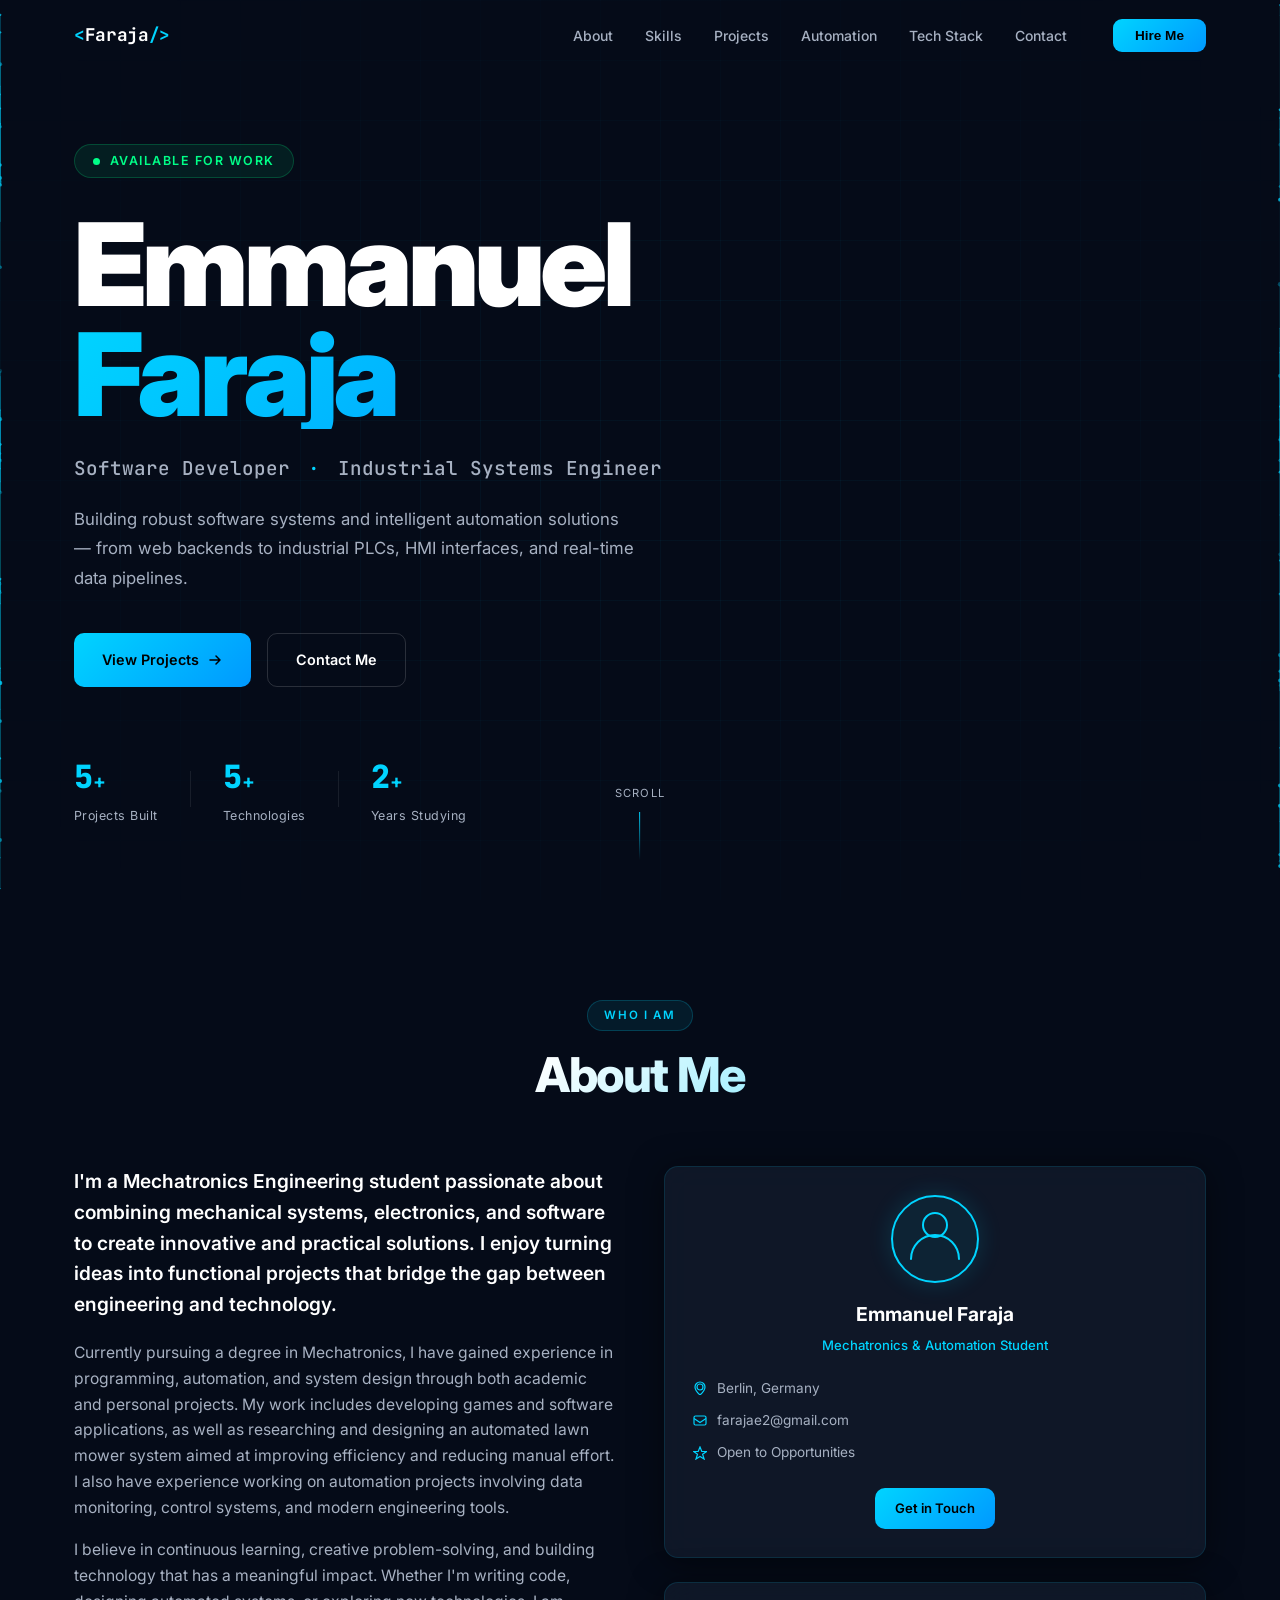
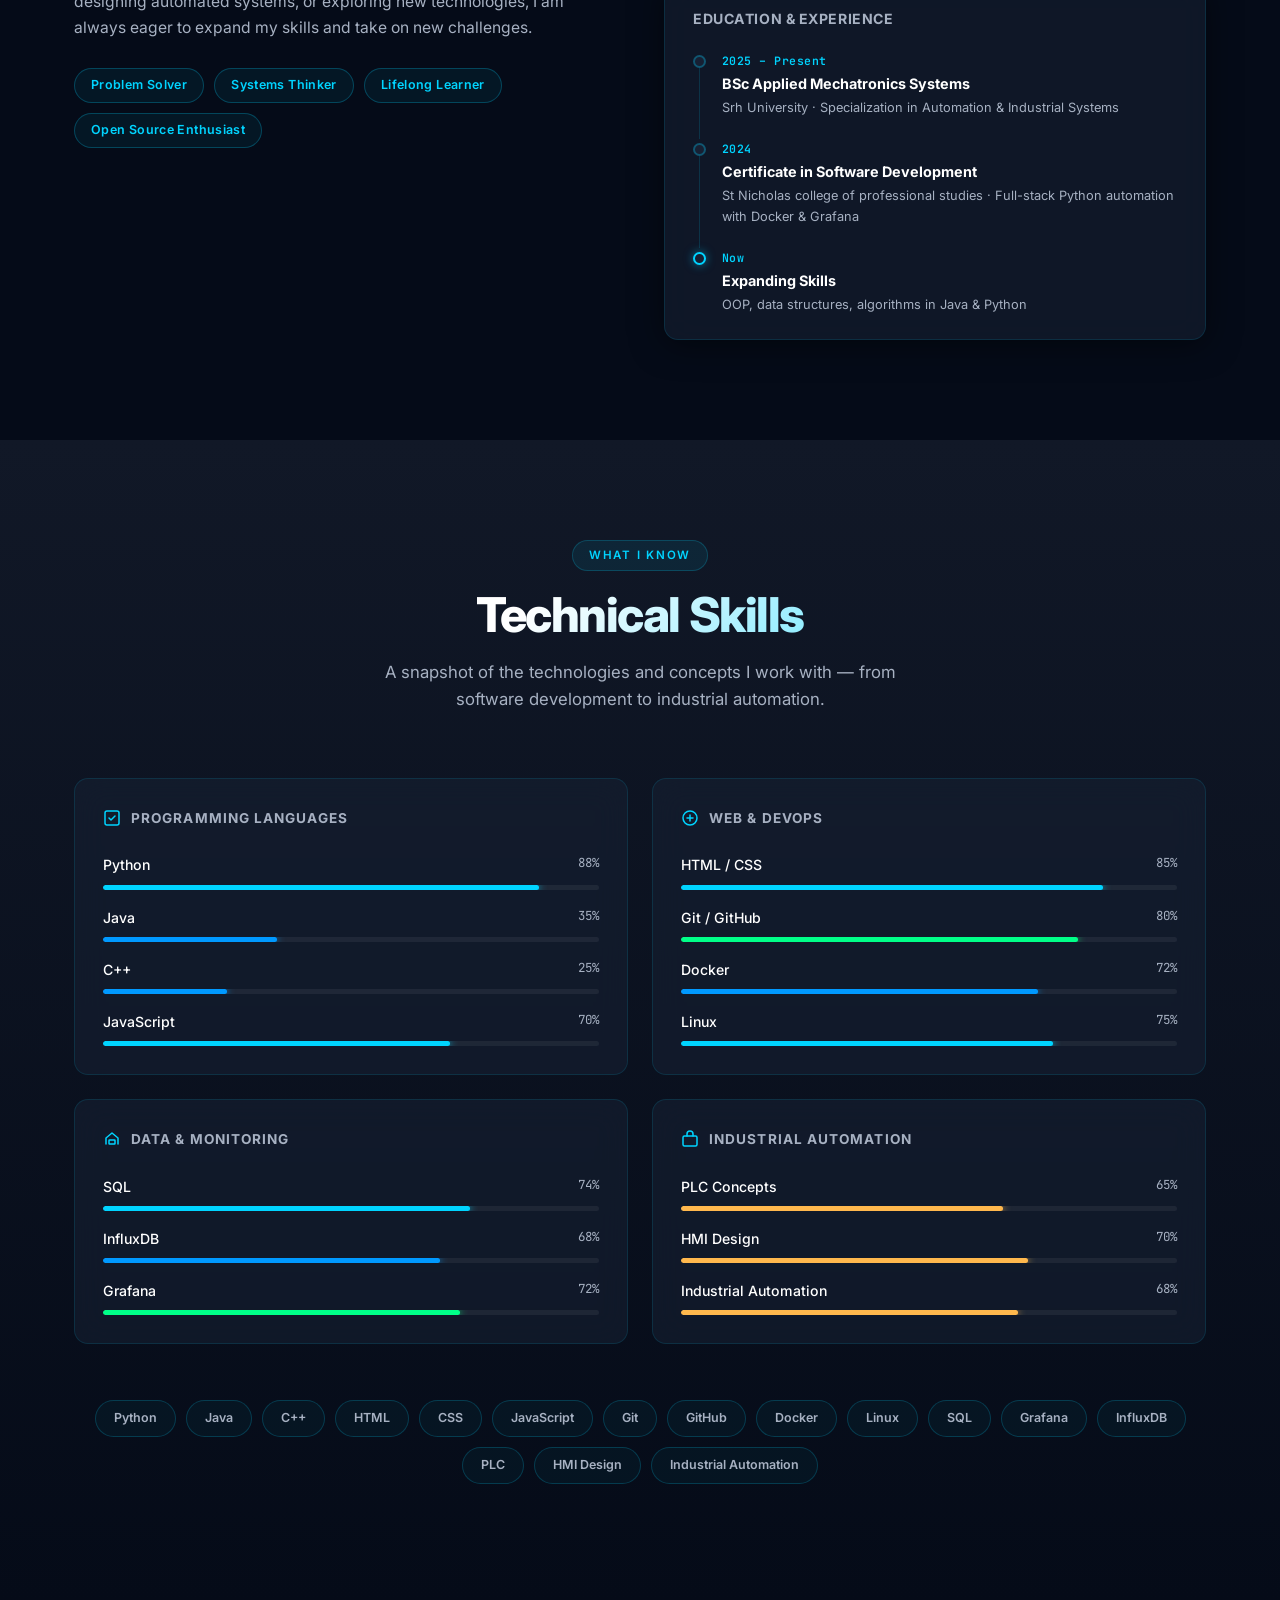
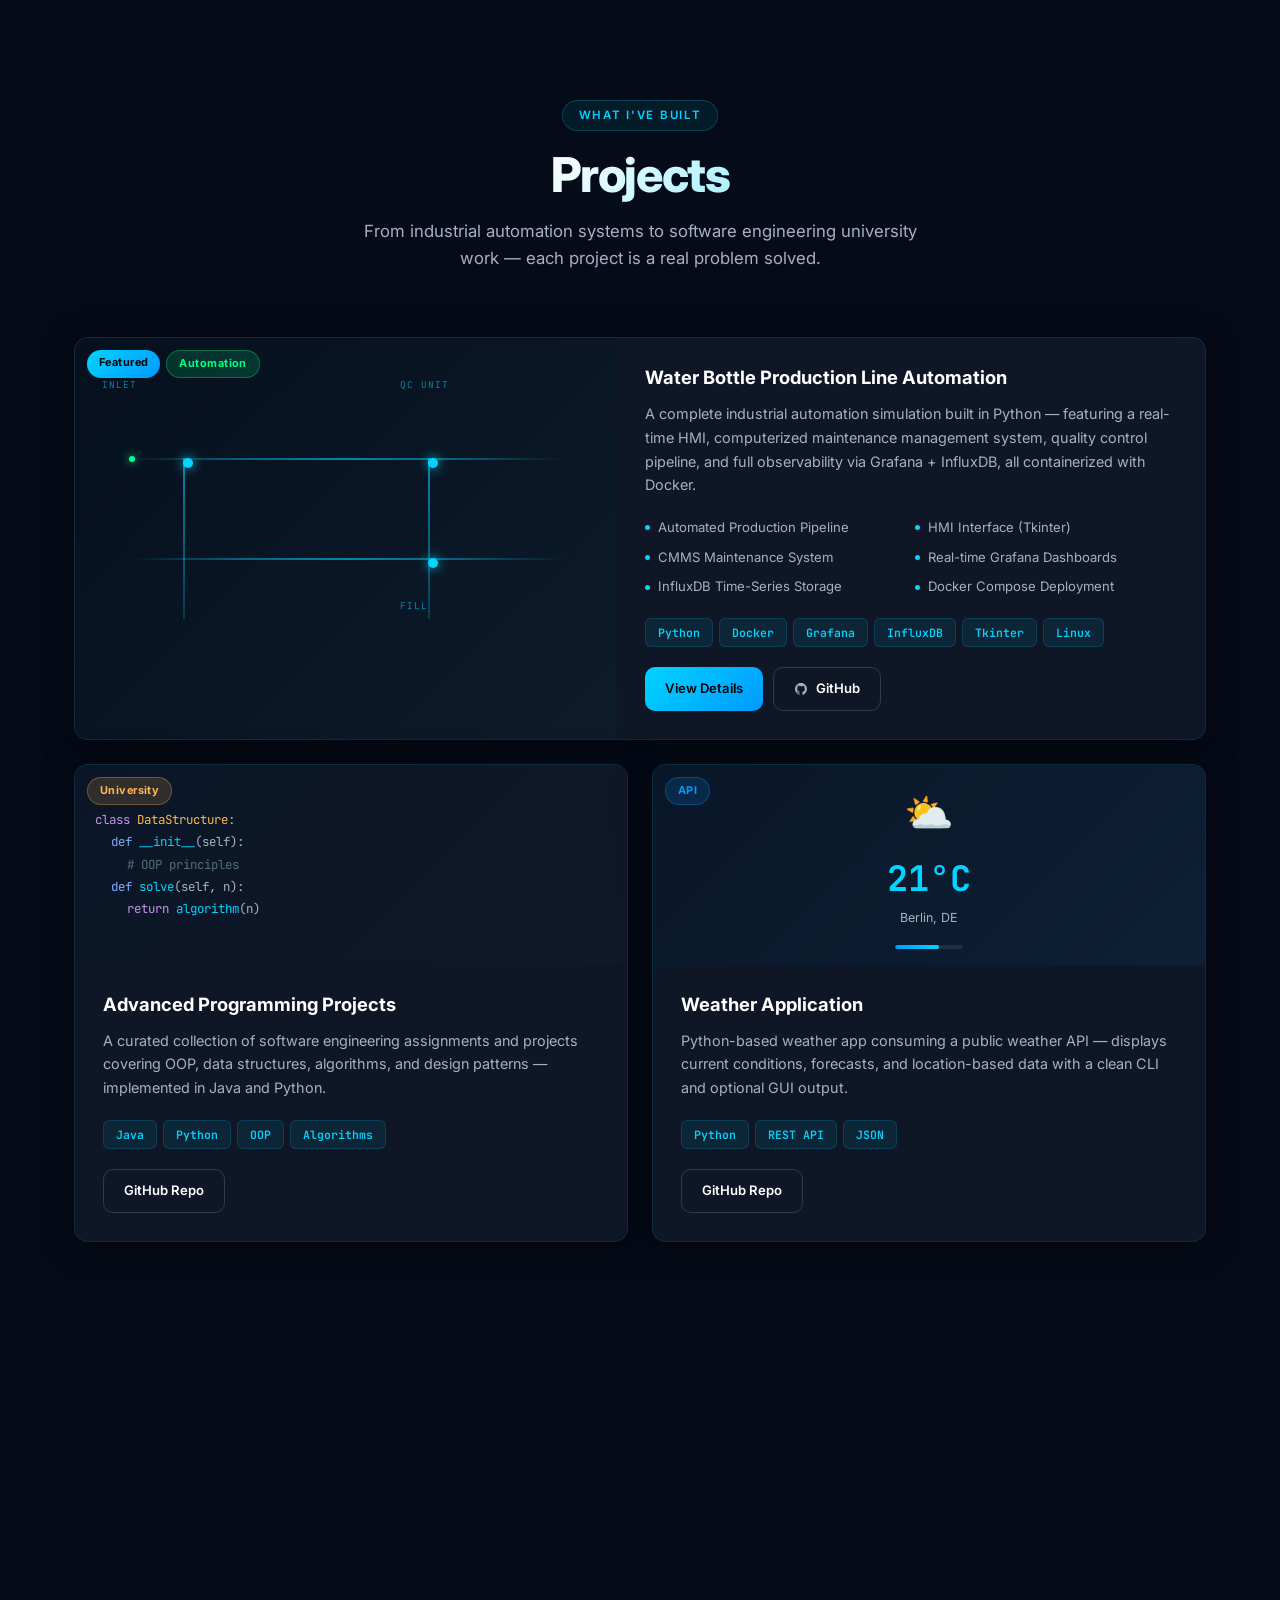
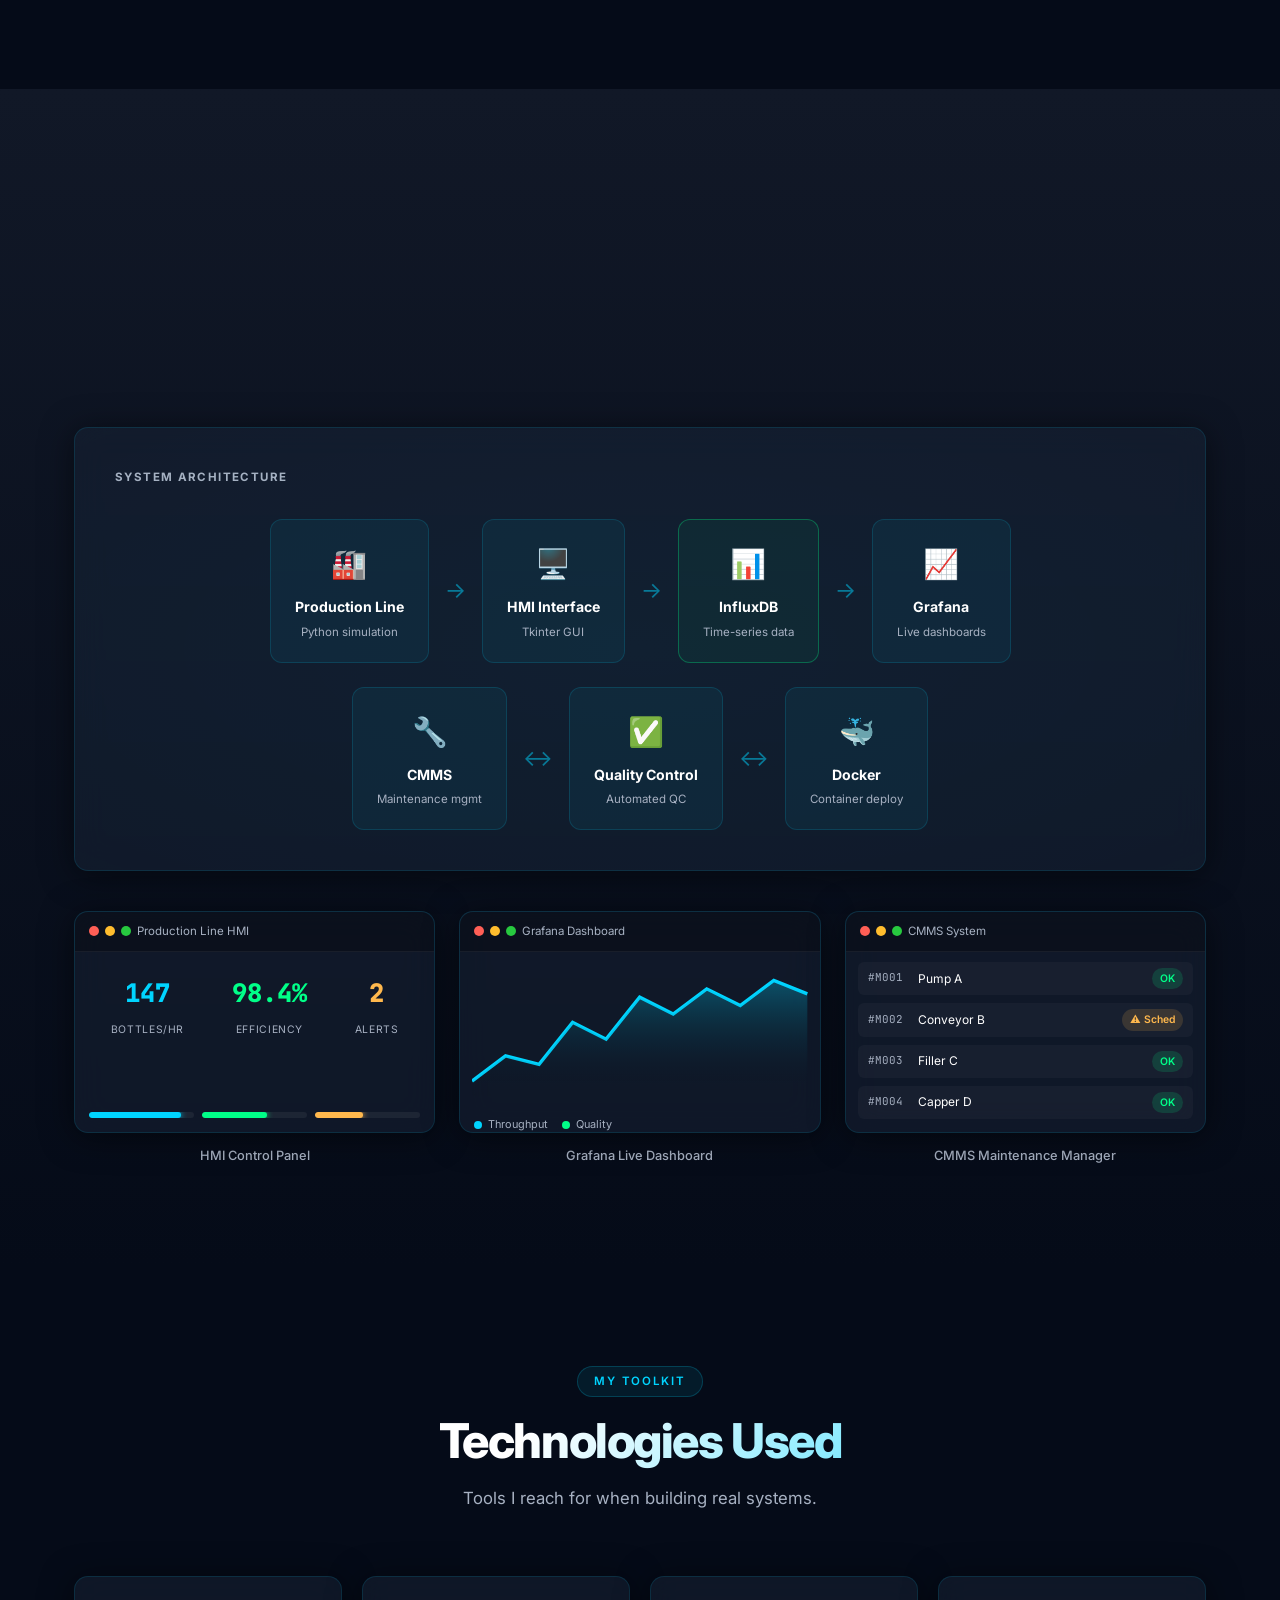
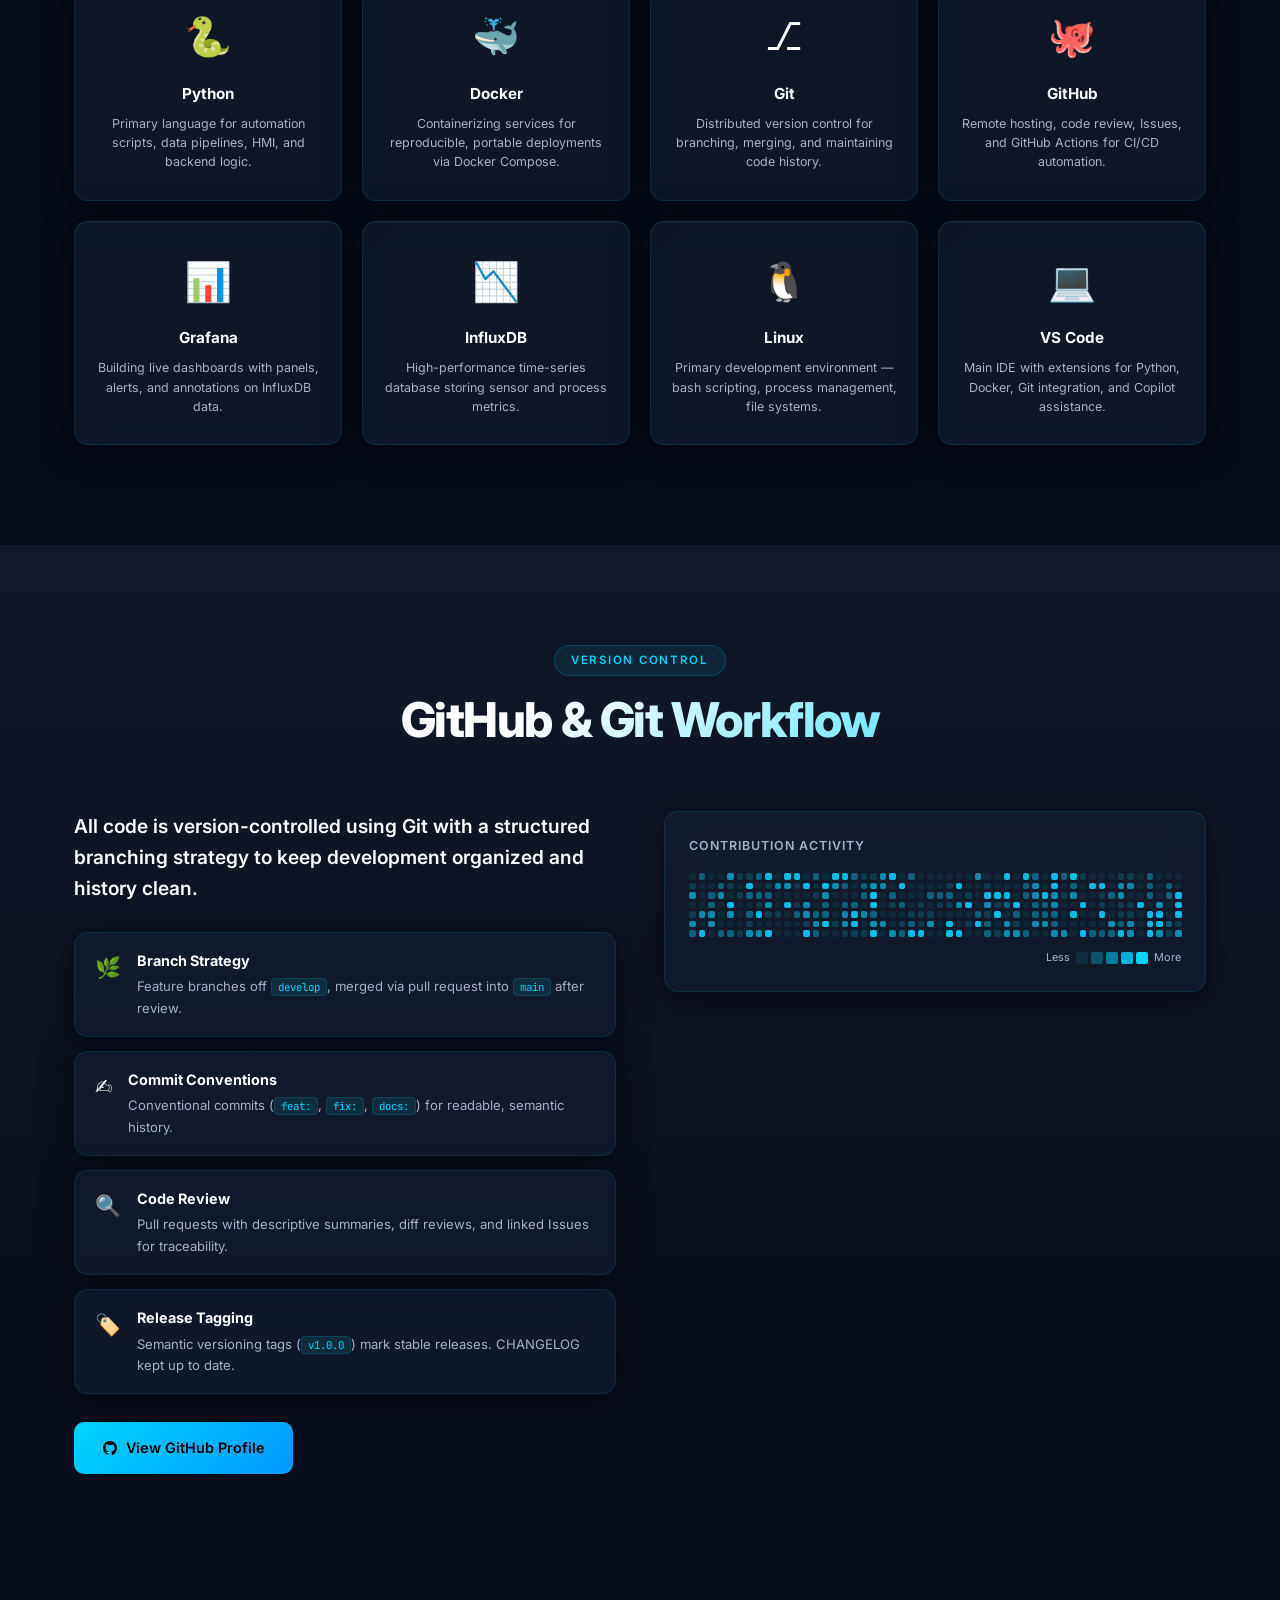
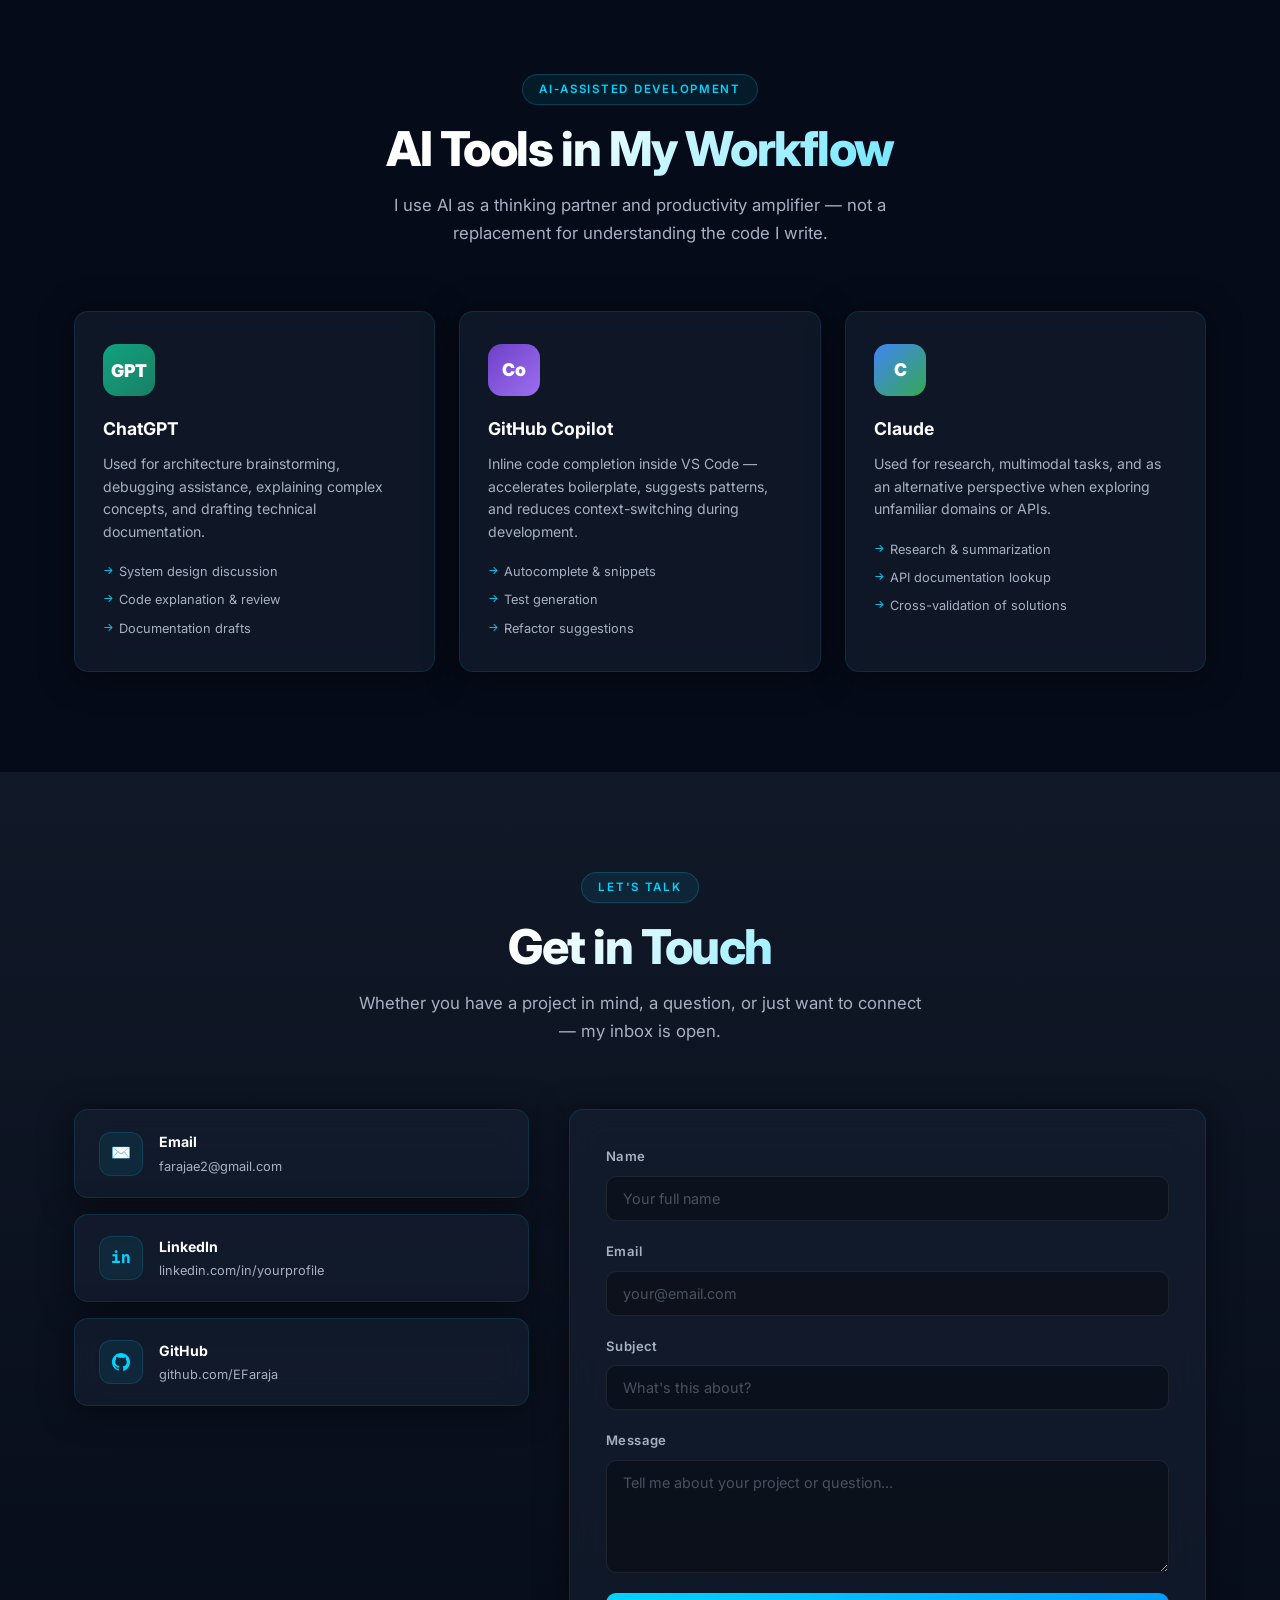
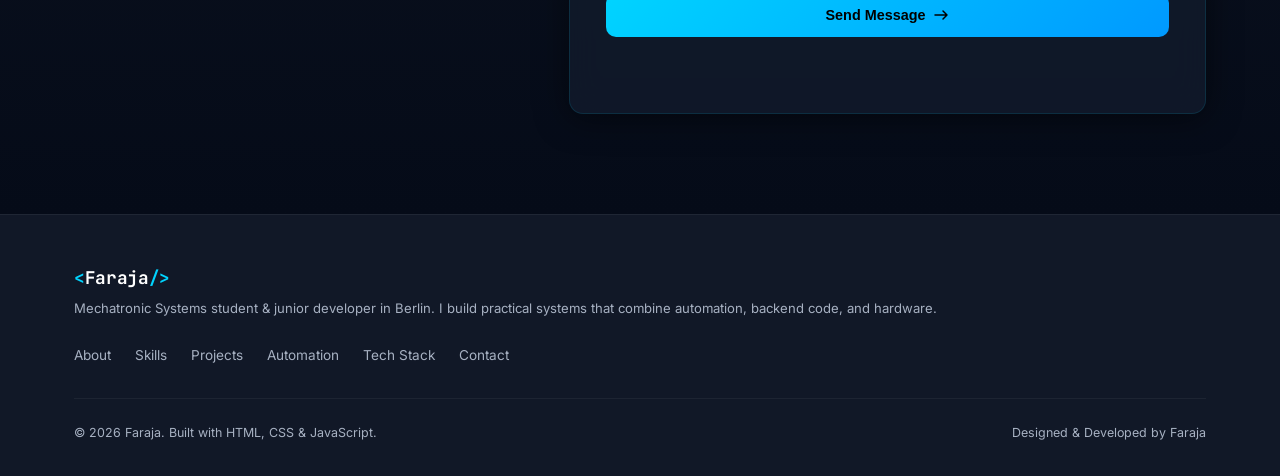
==== commit ea8d50c2: "Final" ====
--- a/index.html
+++ b/index.html
@@ -701,8 +701,8 @@
           </ul>
         </div>
         <div class="ai-card glass-card reveal">
-          <div class="ai-logo gemini">G</div>
-          <h4 class="ai-name">Google Gemini</h4>
+          <div class="ai-logo gemini">C</div>
+          <h4 class="ai-name">Claude</h4>
           <p class="ai-desc">Used for research, multimodal tasks, and as an alternative perspective when exploring unfamiliar domains or APIs.</p>
           <ul class="ai-uses">
             <li>Research &amp; summarization</li>
@@ -744,7 +744,7 @@
             </div>
             <div>
               <strong>GitHub</strong>
-              <p>github.com/yourusername</p>
+              <p>github.com/EFaraja</p>
             </div>
           </a>
         </div>
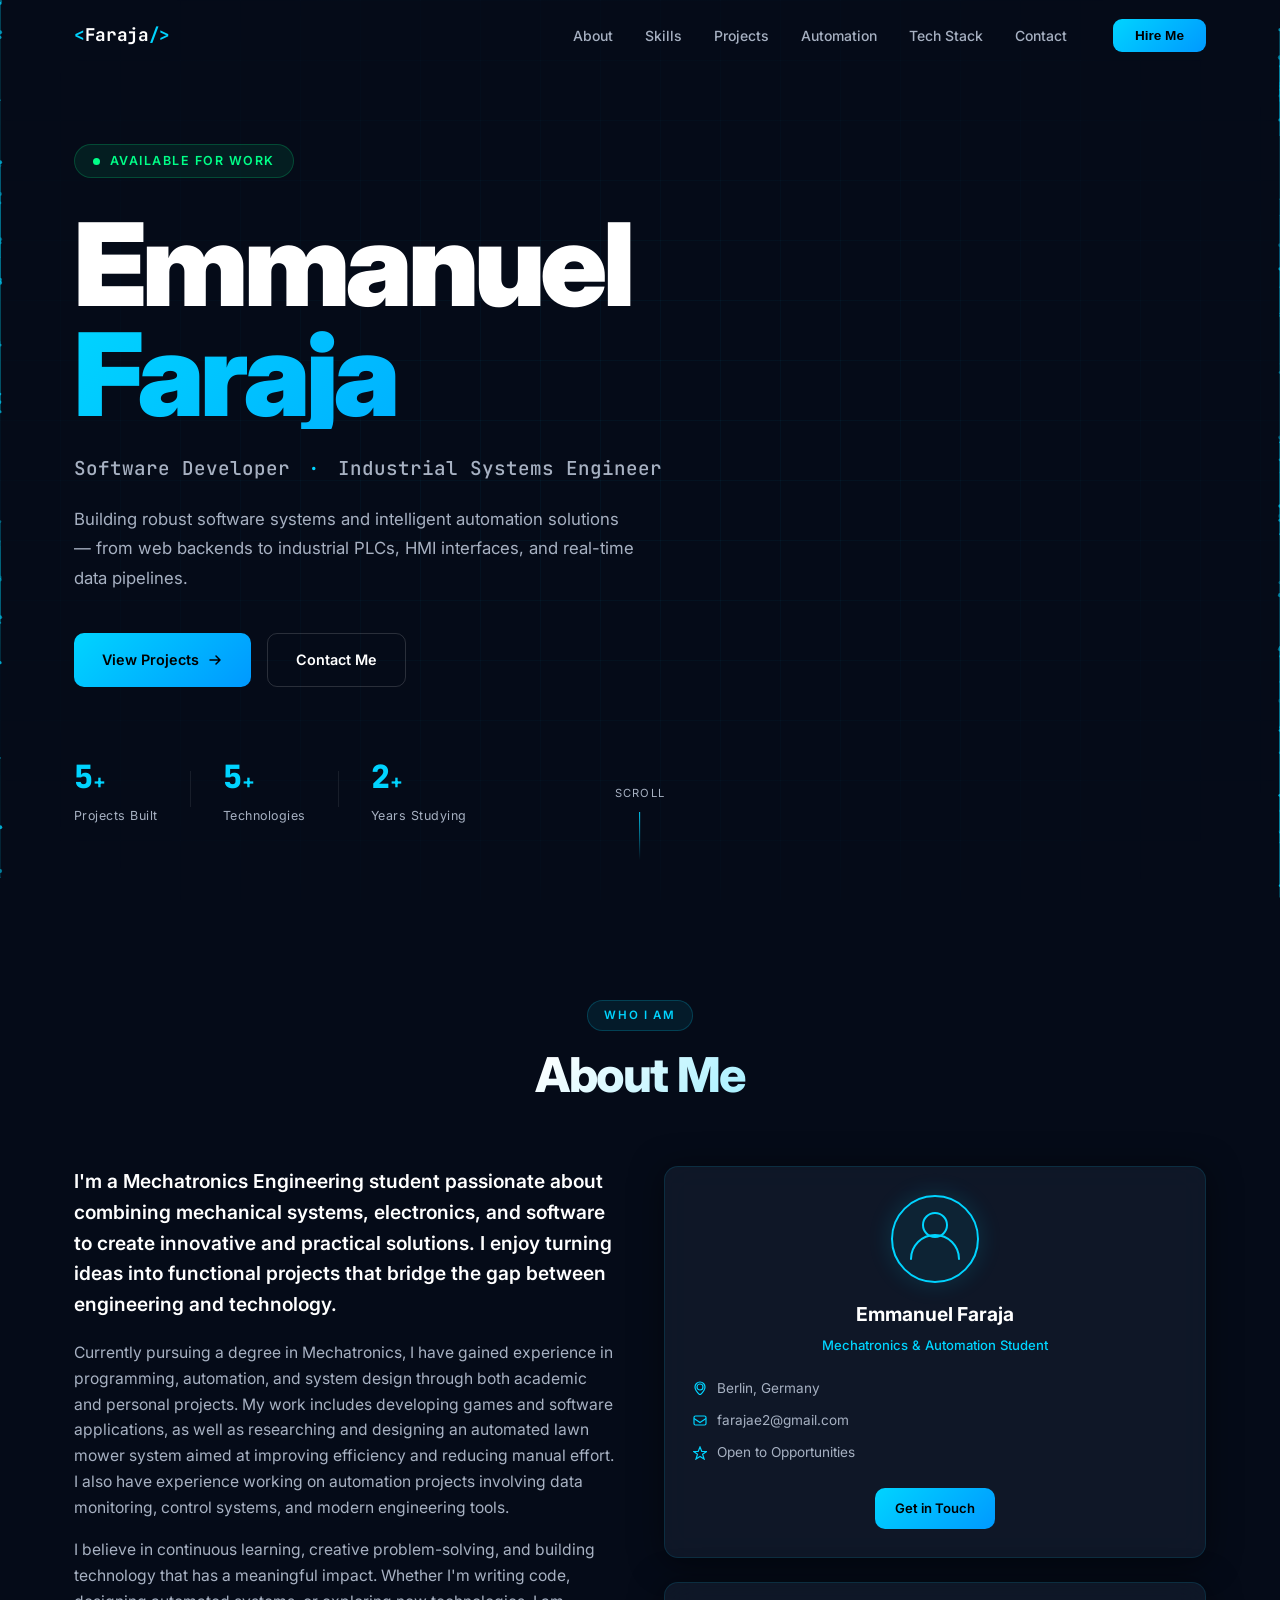
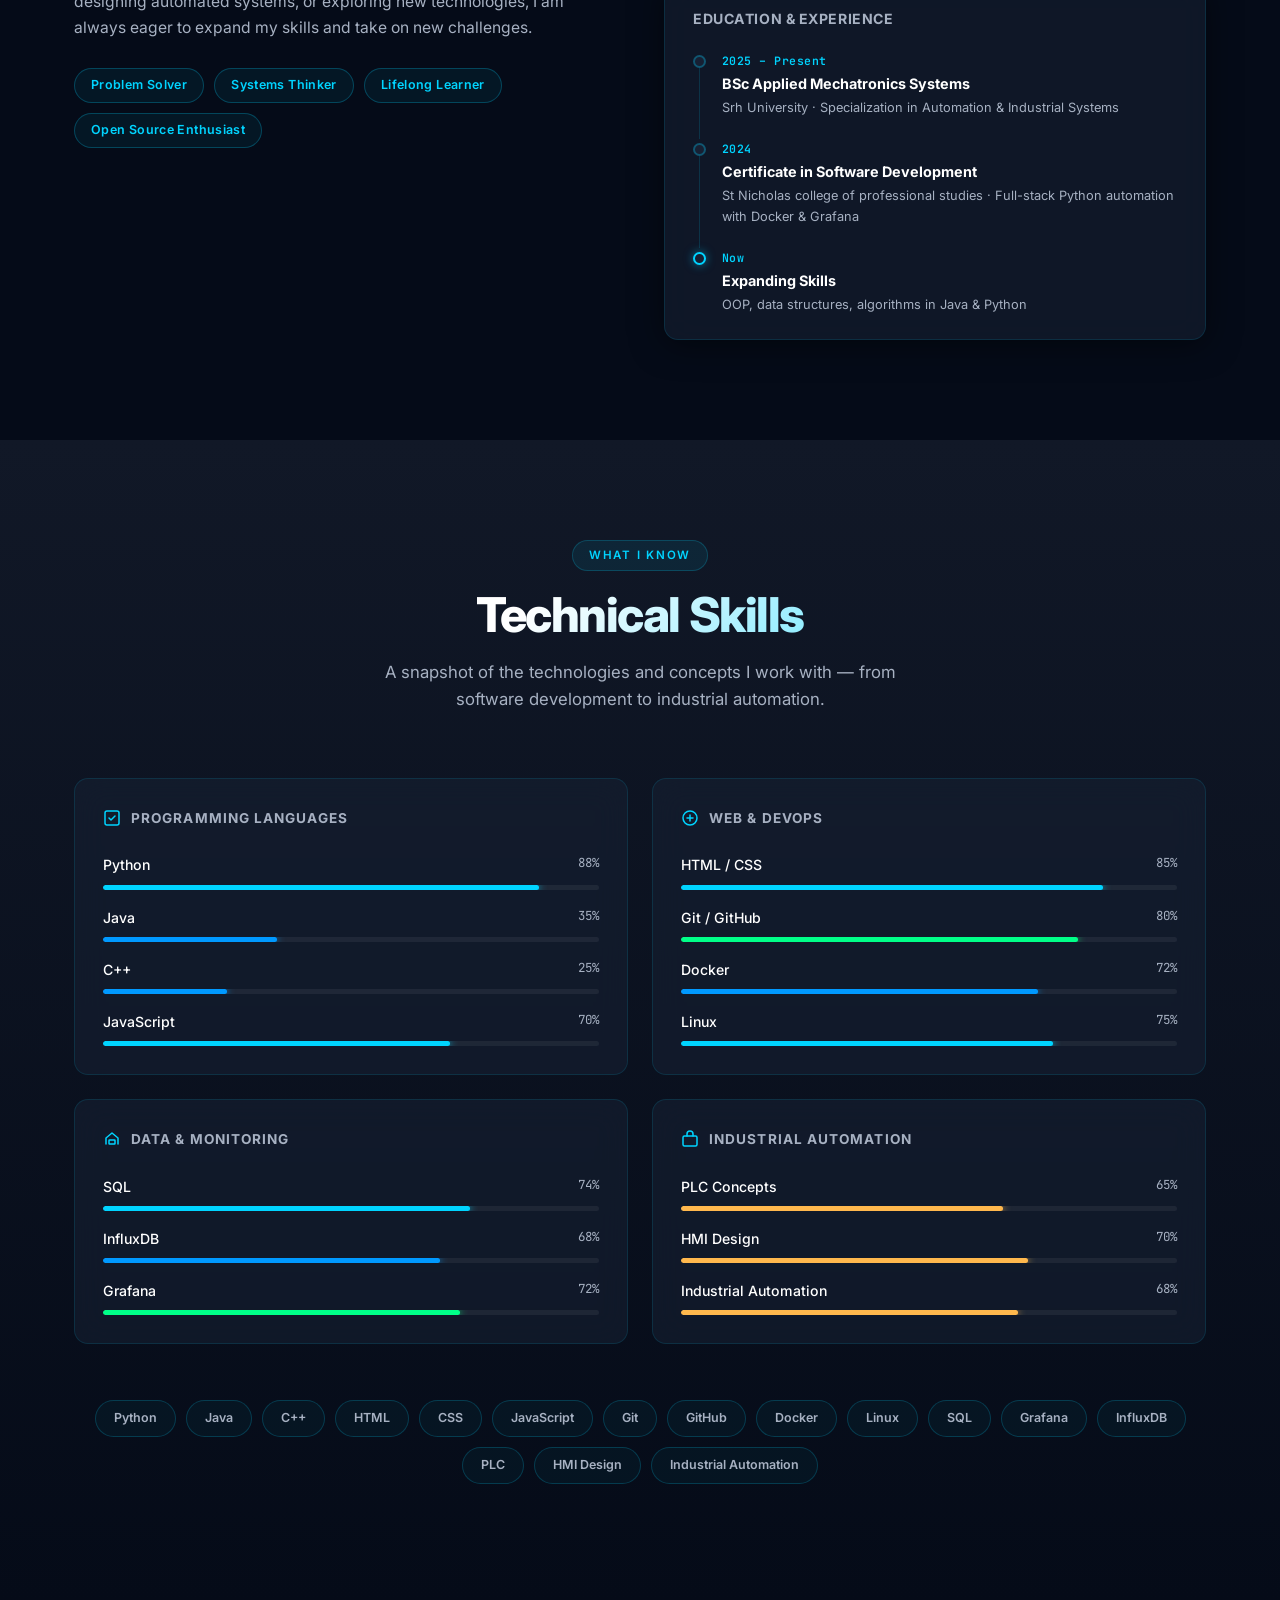
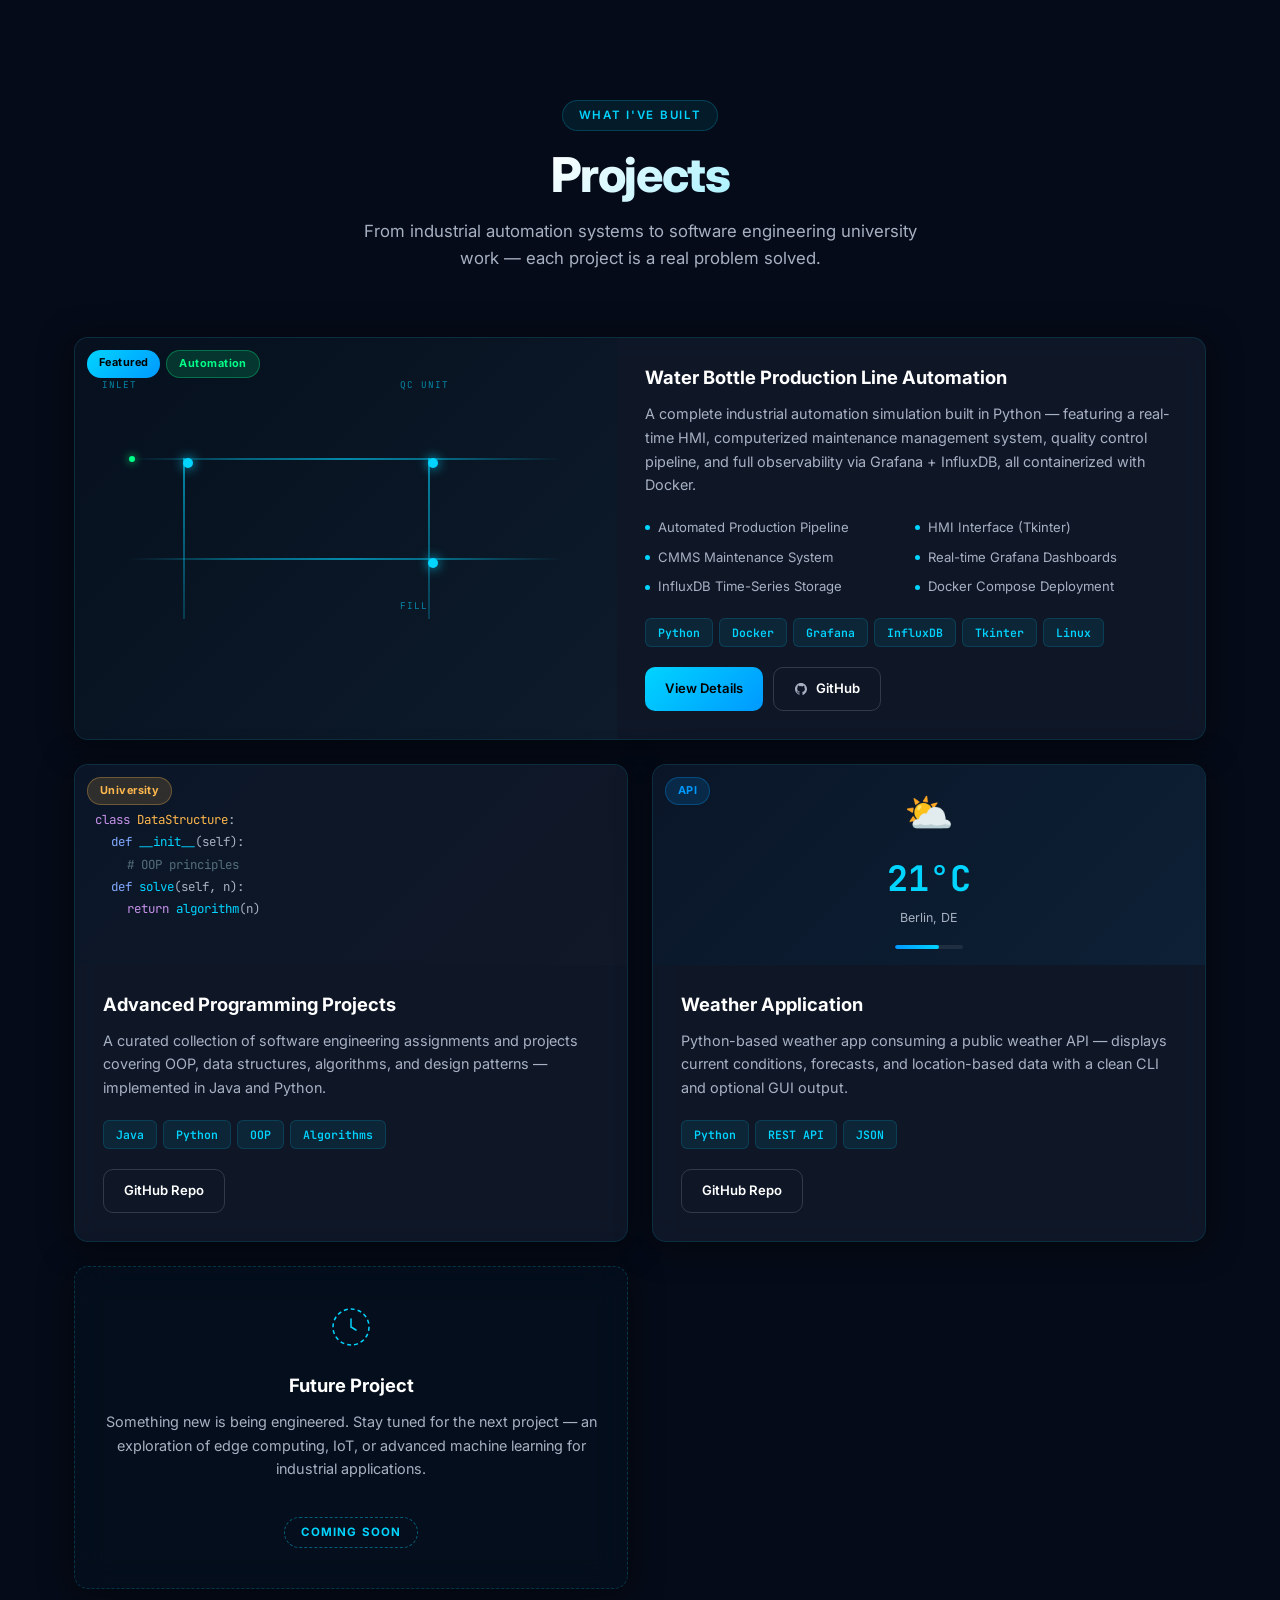
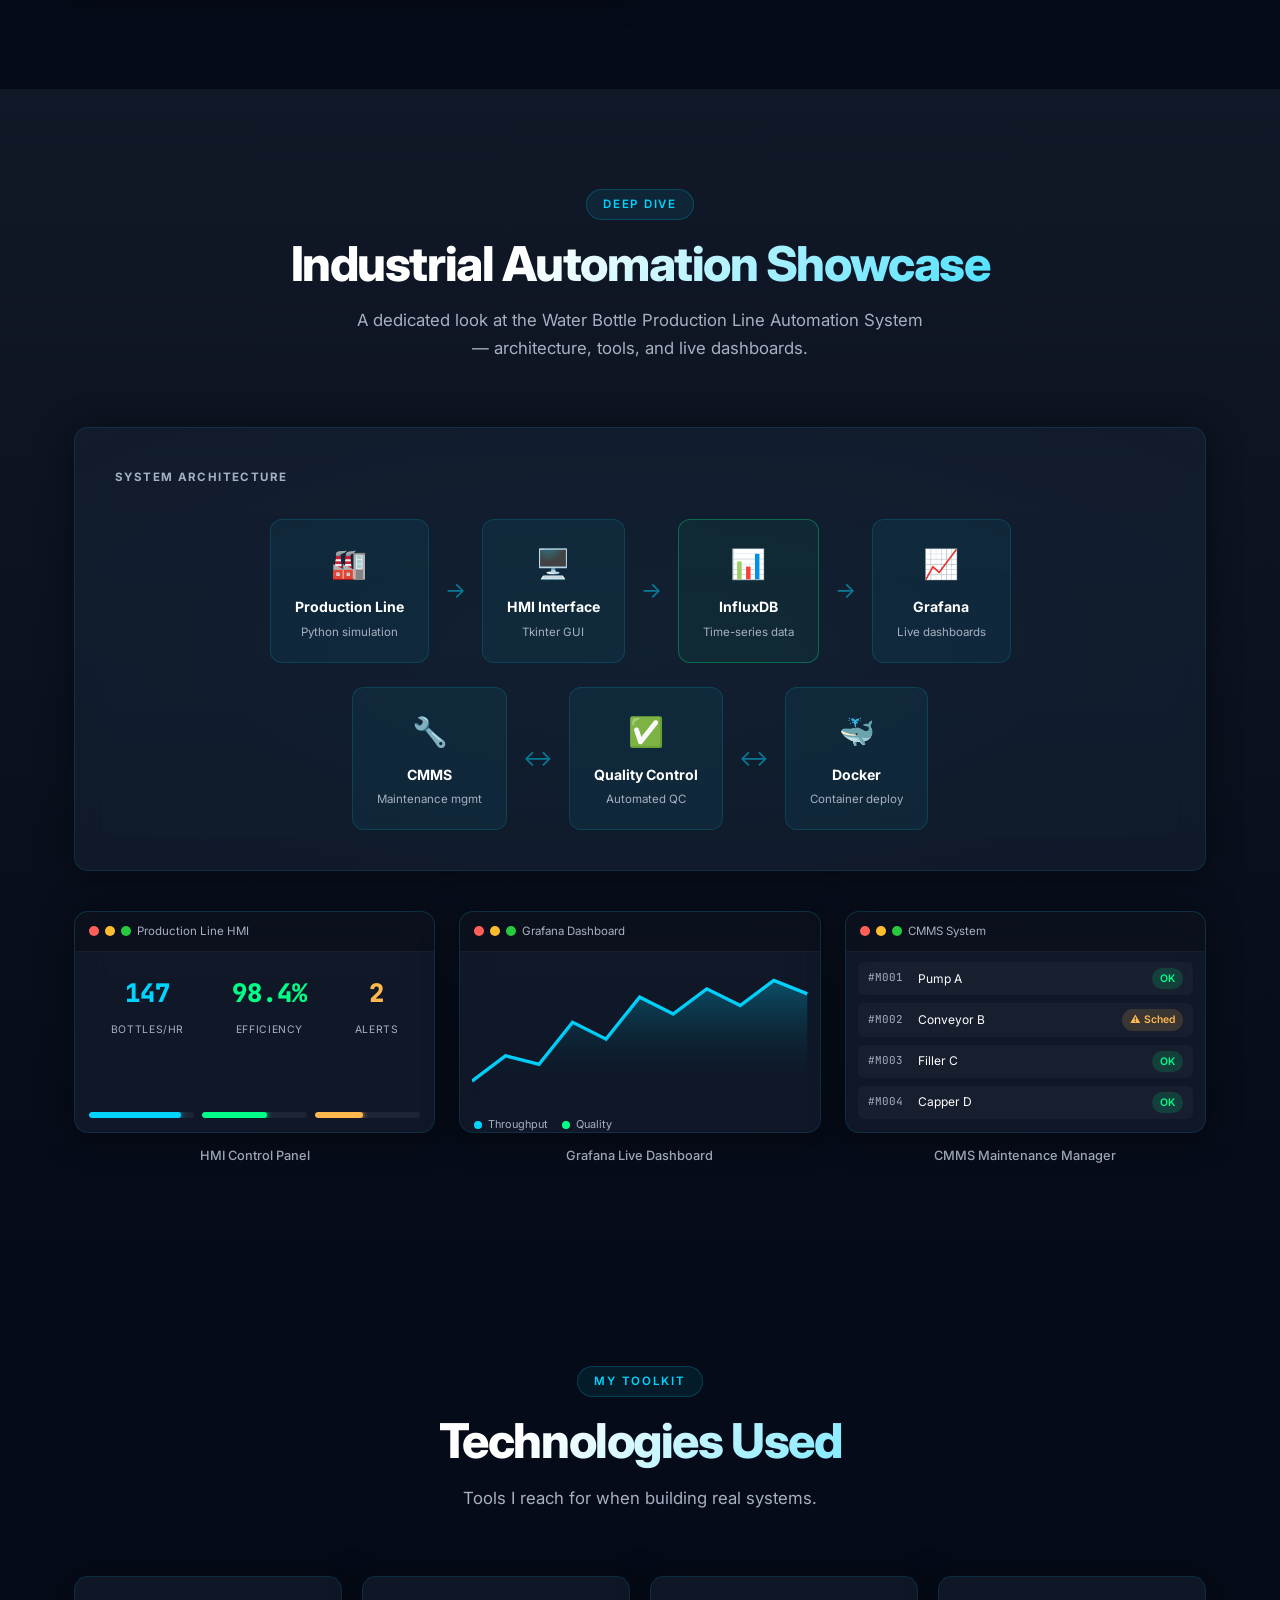
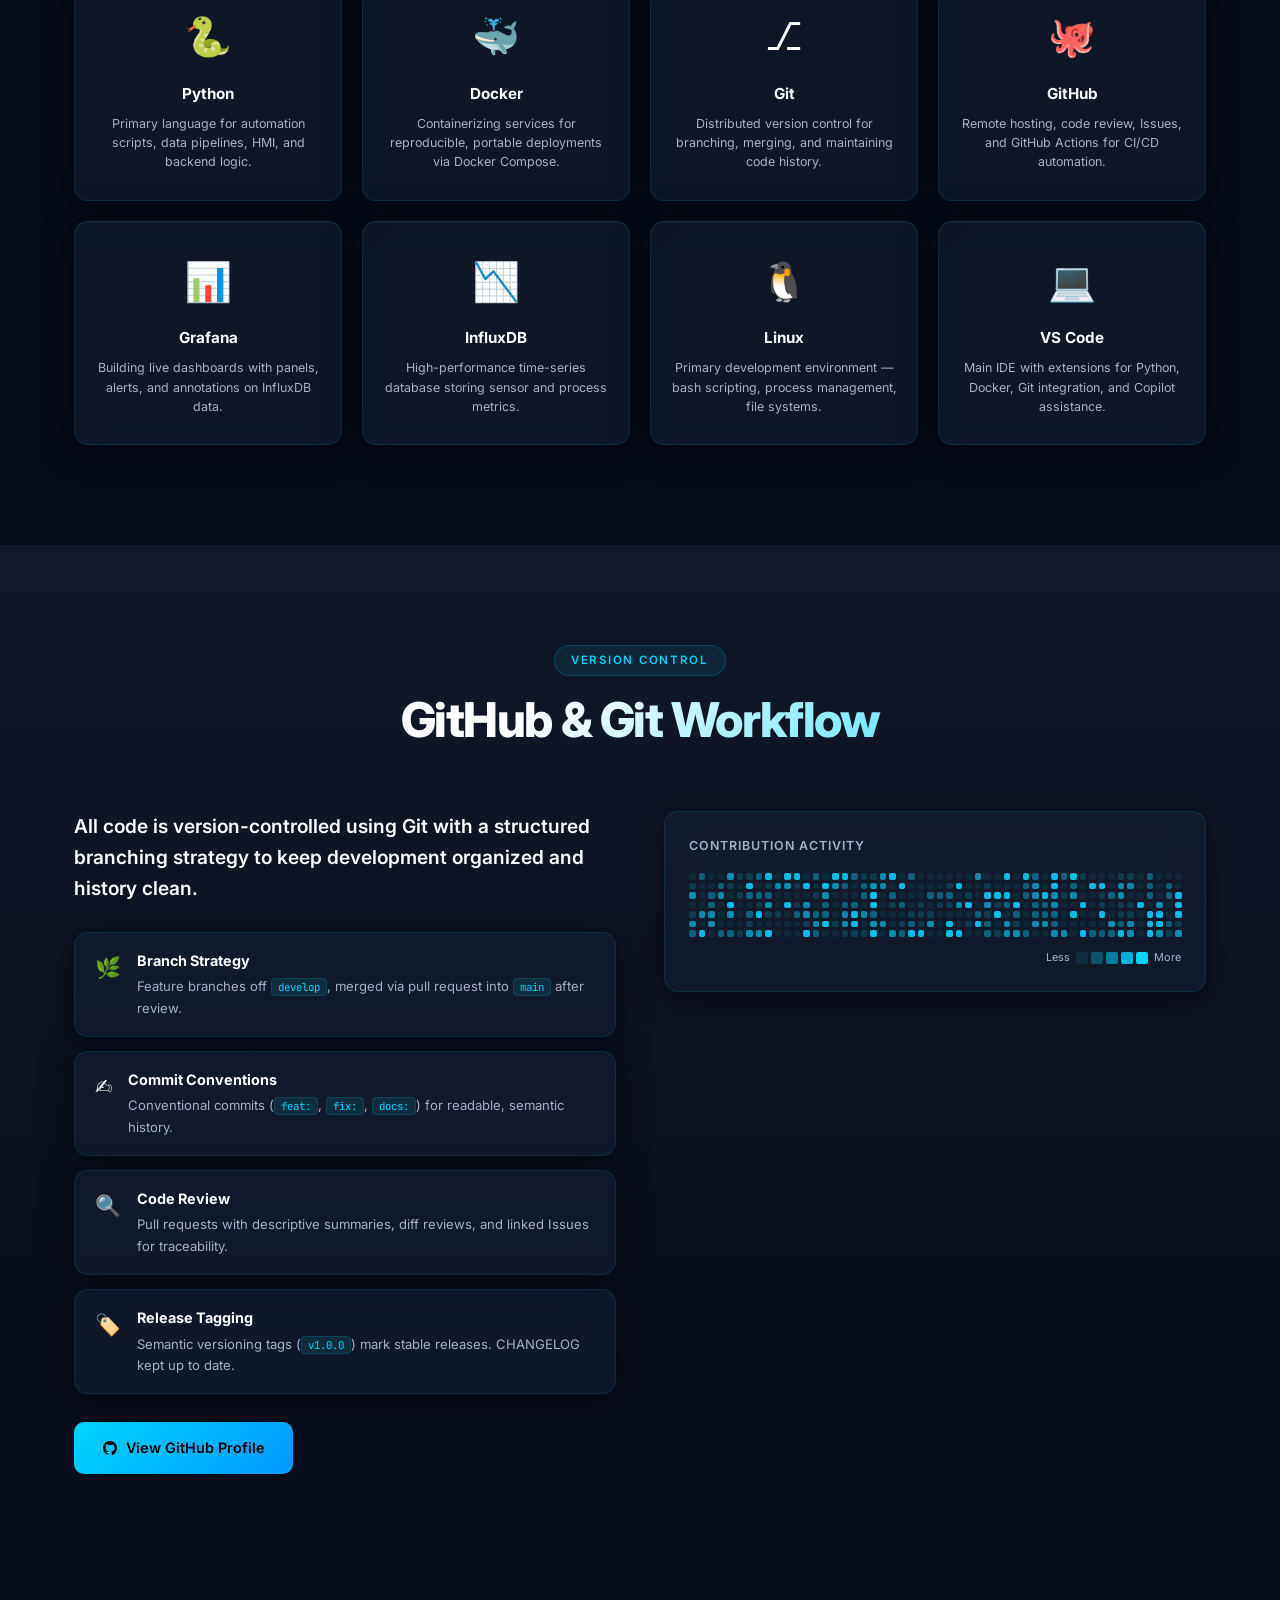
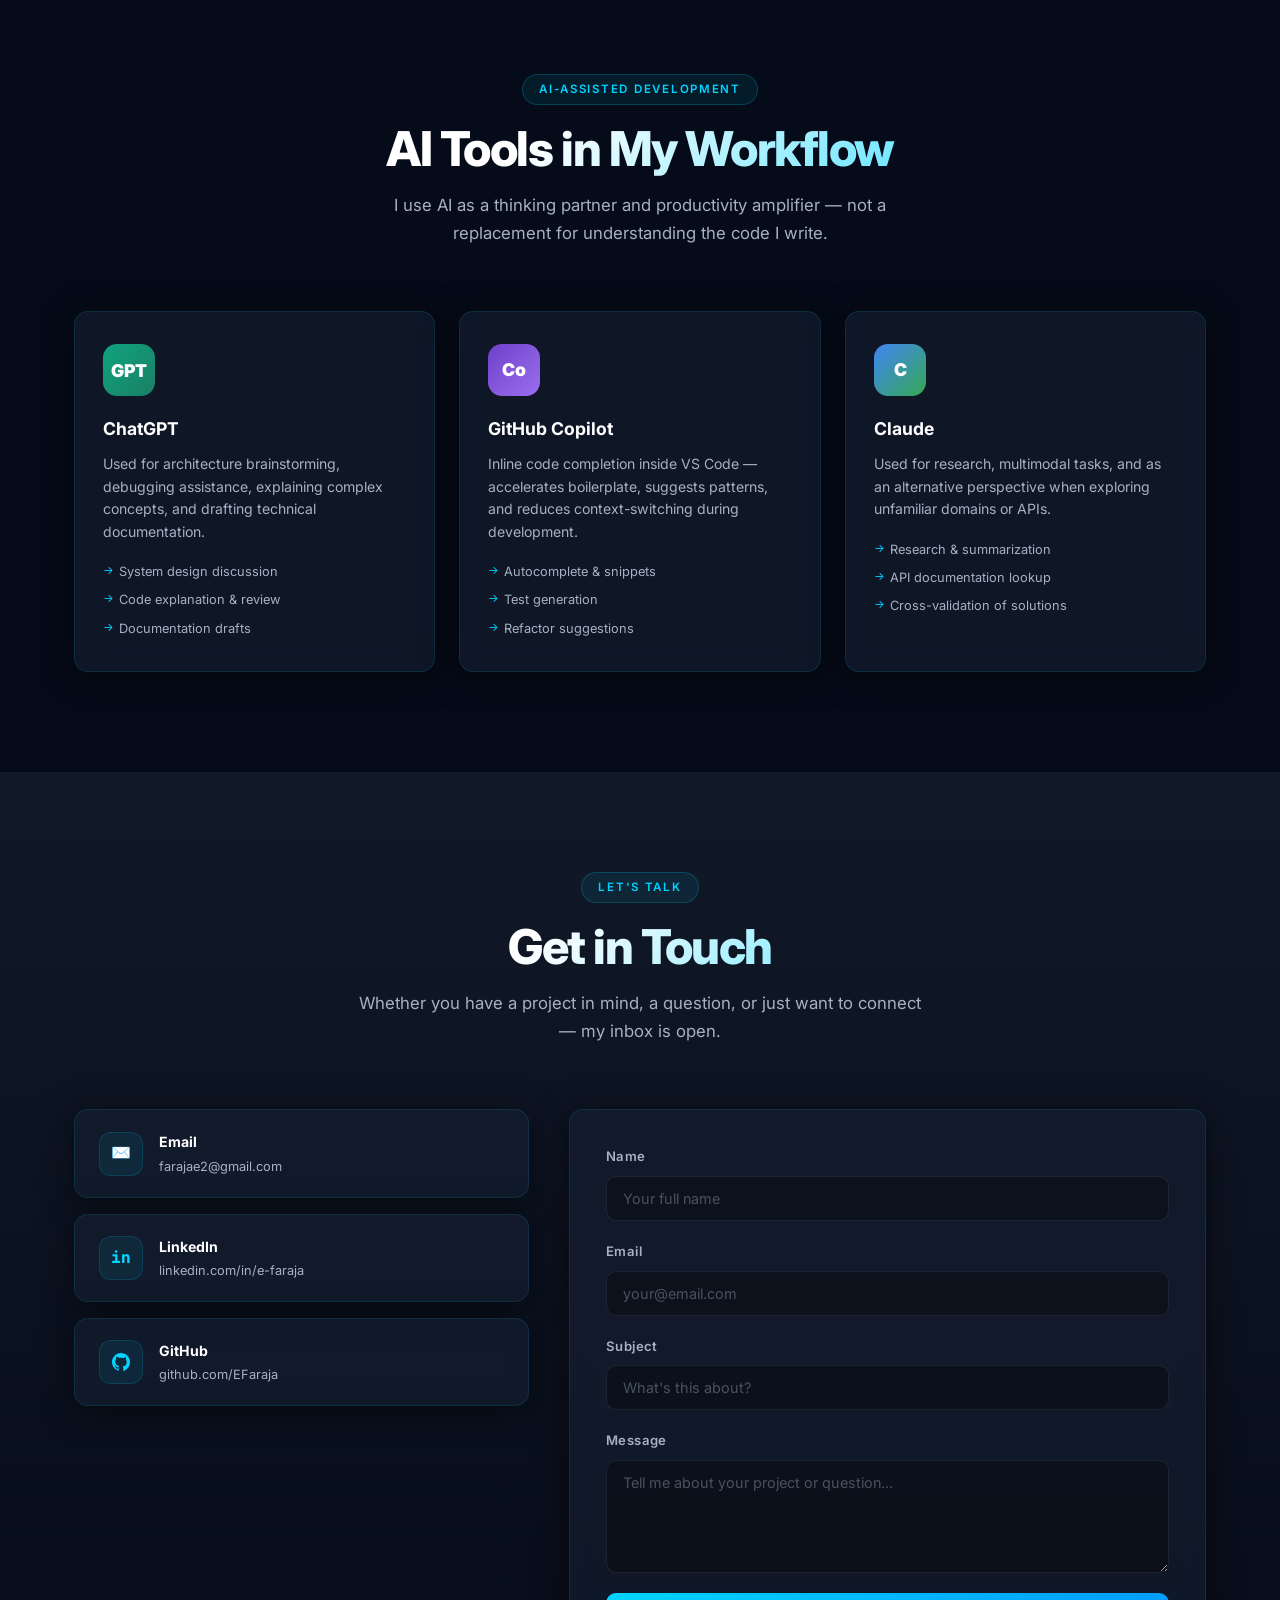
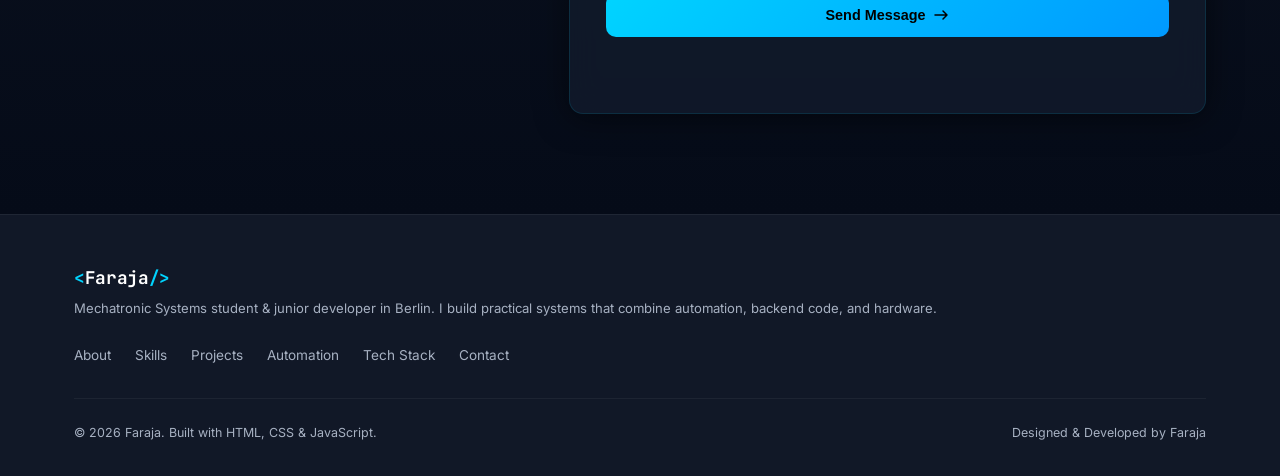
==== commit 6cf50c54: "Final" ====
--- a/index.html
+++ b/index.html
@@ -724,21 +724,21 @@
       </div>
       <div class="contact-grid">
         <div class="contact-info reveal">
-          <a href="mailto:your.email@example.com" class="contact-link glass-card">
+          <a href="farajae2@gmail.com" class="contact-link glass-card">
             <div class="contact-icon">✉️</div>
             <div>
               <strong>Email</strong>
               <p>farajae2@gmail.com</p>
             </div>
           </a>
-          <a href="https://linkedin.com/in/yourprofile" target="_blank" rel="noopener" class="contact-link glass-card">
+          <a href="https://linkedin.com/in/e-faraja" target="_blank" rel="noopener" class="contact-link glass-card">
             <div class="contact-icon">in</div>
             <div>
               <strong>LinkedIn</strong>
-              <p>linkedin.com/in/yourprofile</p>
+              <p>linkedin.com/in/e-faraja</p>
             </div>
           </a>
-          <a href="https://github.com/yourusername" target="_blank" rel="noopener" class="contact-link glass-card">
+          <a href="https://github.com/EFaraja" target="_blank" rel="noopener" class="contact-link glass-card">
             <div class="contact-icon">
               <svg width="20" height="20" viewBox="0 0 20 20" fill="none"><path d="M10 1C5.03 1 1 5.03 1 10c0 3.99 2.58 7.38 6.16 8.57.45.08.61-.19.61-.43v-1.53c-2.5.54-3.02-1.21-3.02-1.21-.41-1.04-1-1.31-1-1.31-.82-.56.06-.55.06-.55.9.06 1.38.92 1.38.92.8 1.38 2.11.98 2.62.75.08-.58.31-.98.57-1.21-2-.23-4.1-1-4.1-4.44 0-.98.35-1.78.92-2.41-.09-.23-.4-1.14.09-2.38 0 0 .75-.24 2.47.92A8.6 8.6 0 0110 5.87c.77 0 1.54.1 2.26.31 1.72-1.16 2.47-.92 2.47-.92.49 1.24.18 2.15.09 2.38.58.63.92 1.43.92 2.41 0 3.45-2.1 4.21-4.1 4.44.32.28.61.83.61 1.68v2.49c0 .24.16.52.62.43C16.42 17.38 19 13.99 19 10c0-4.97-4.03-9-9-9z" fill="currentColor"/></svg>
             </div>
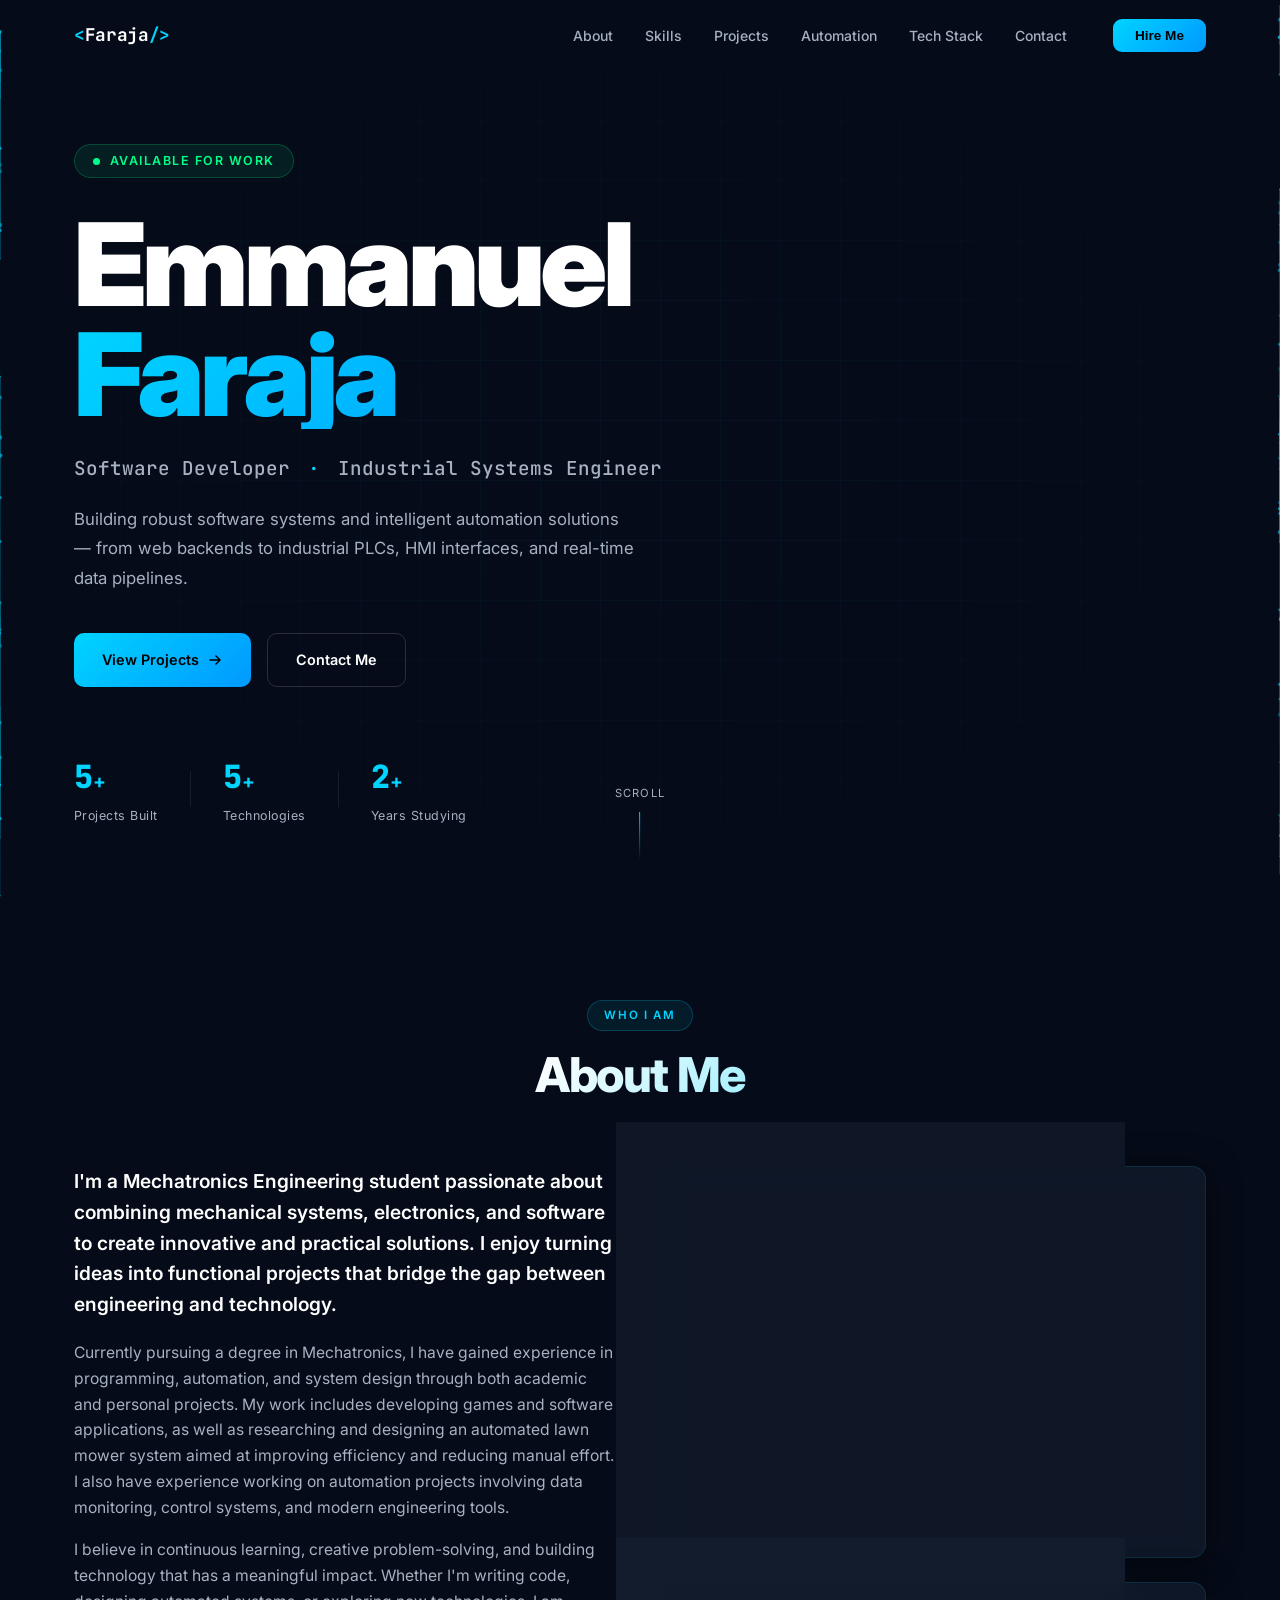
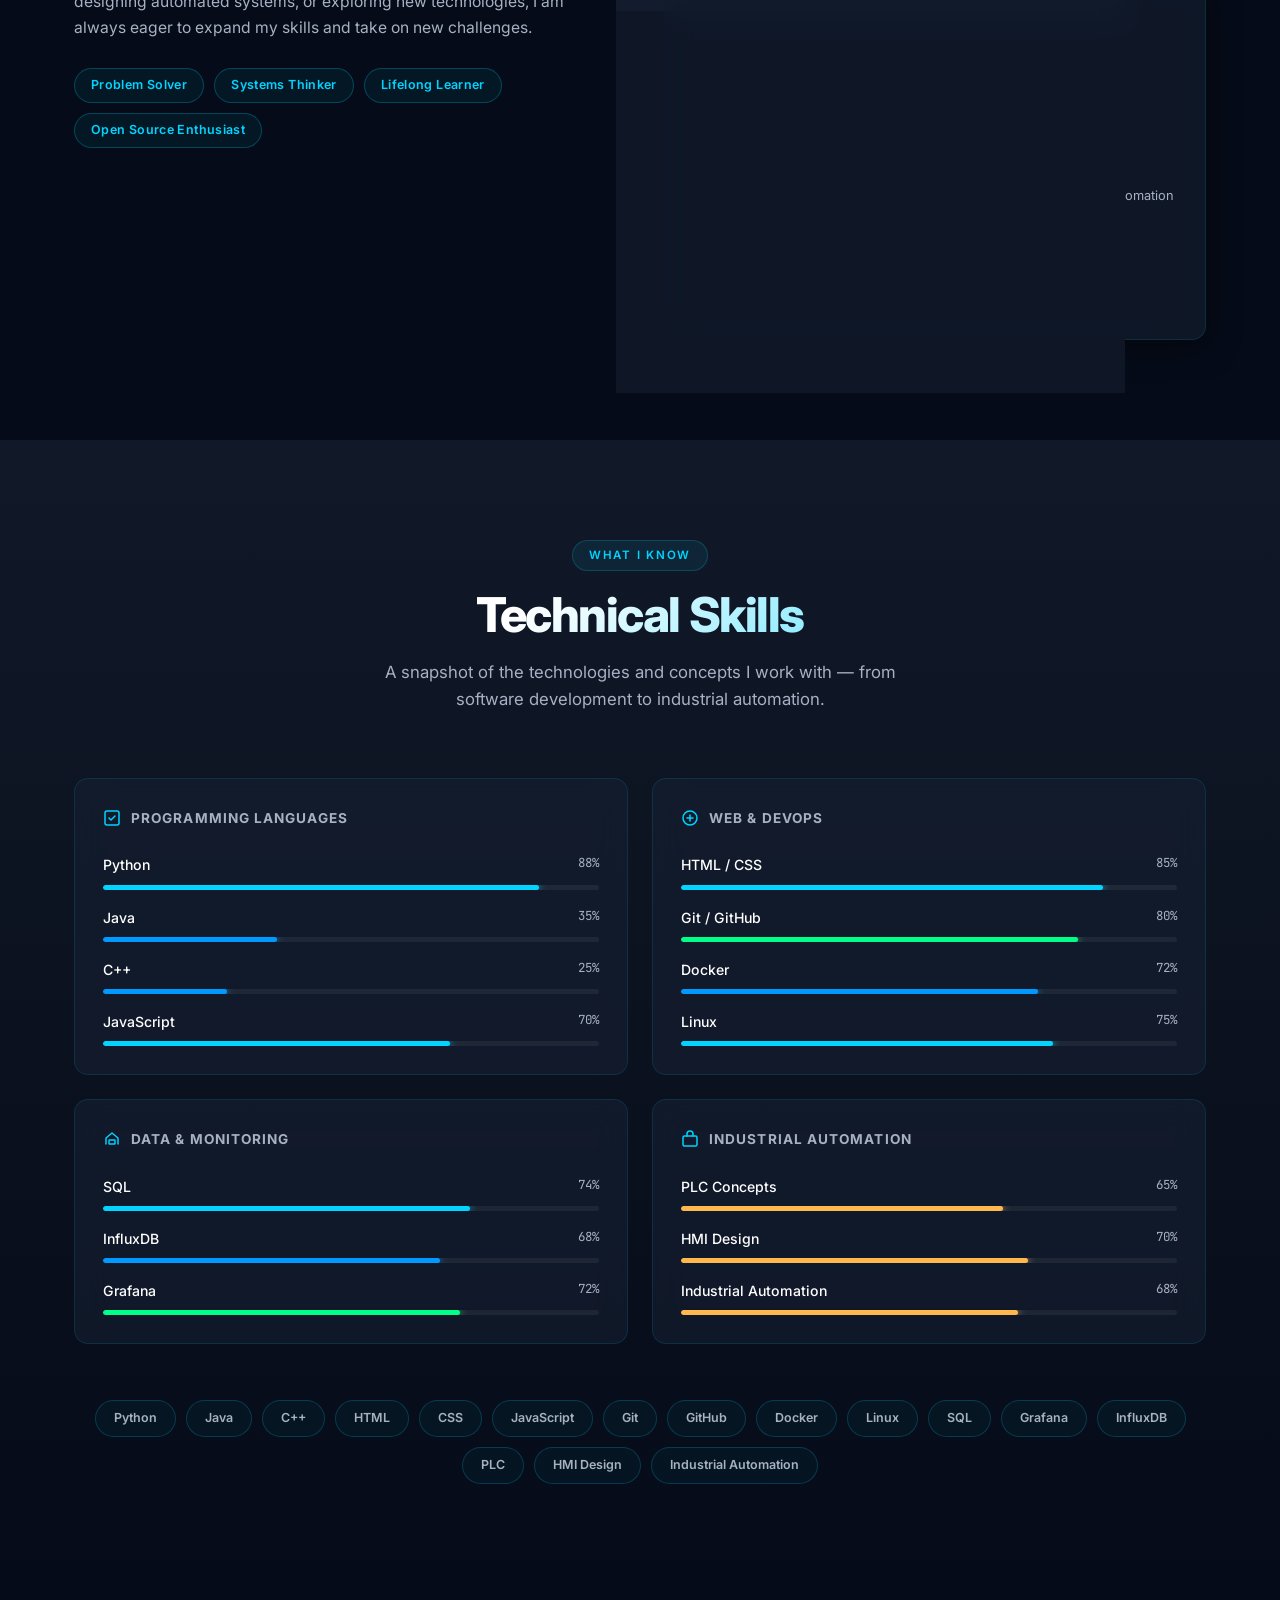
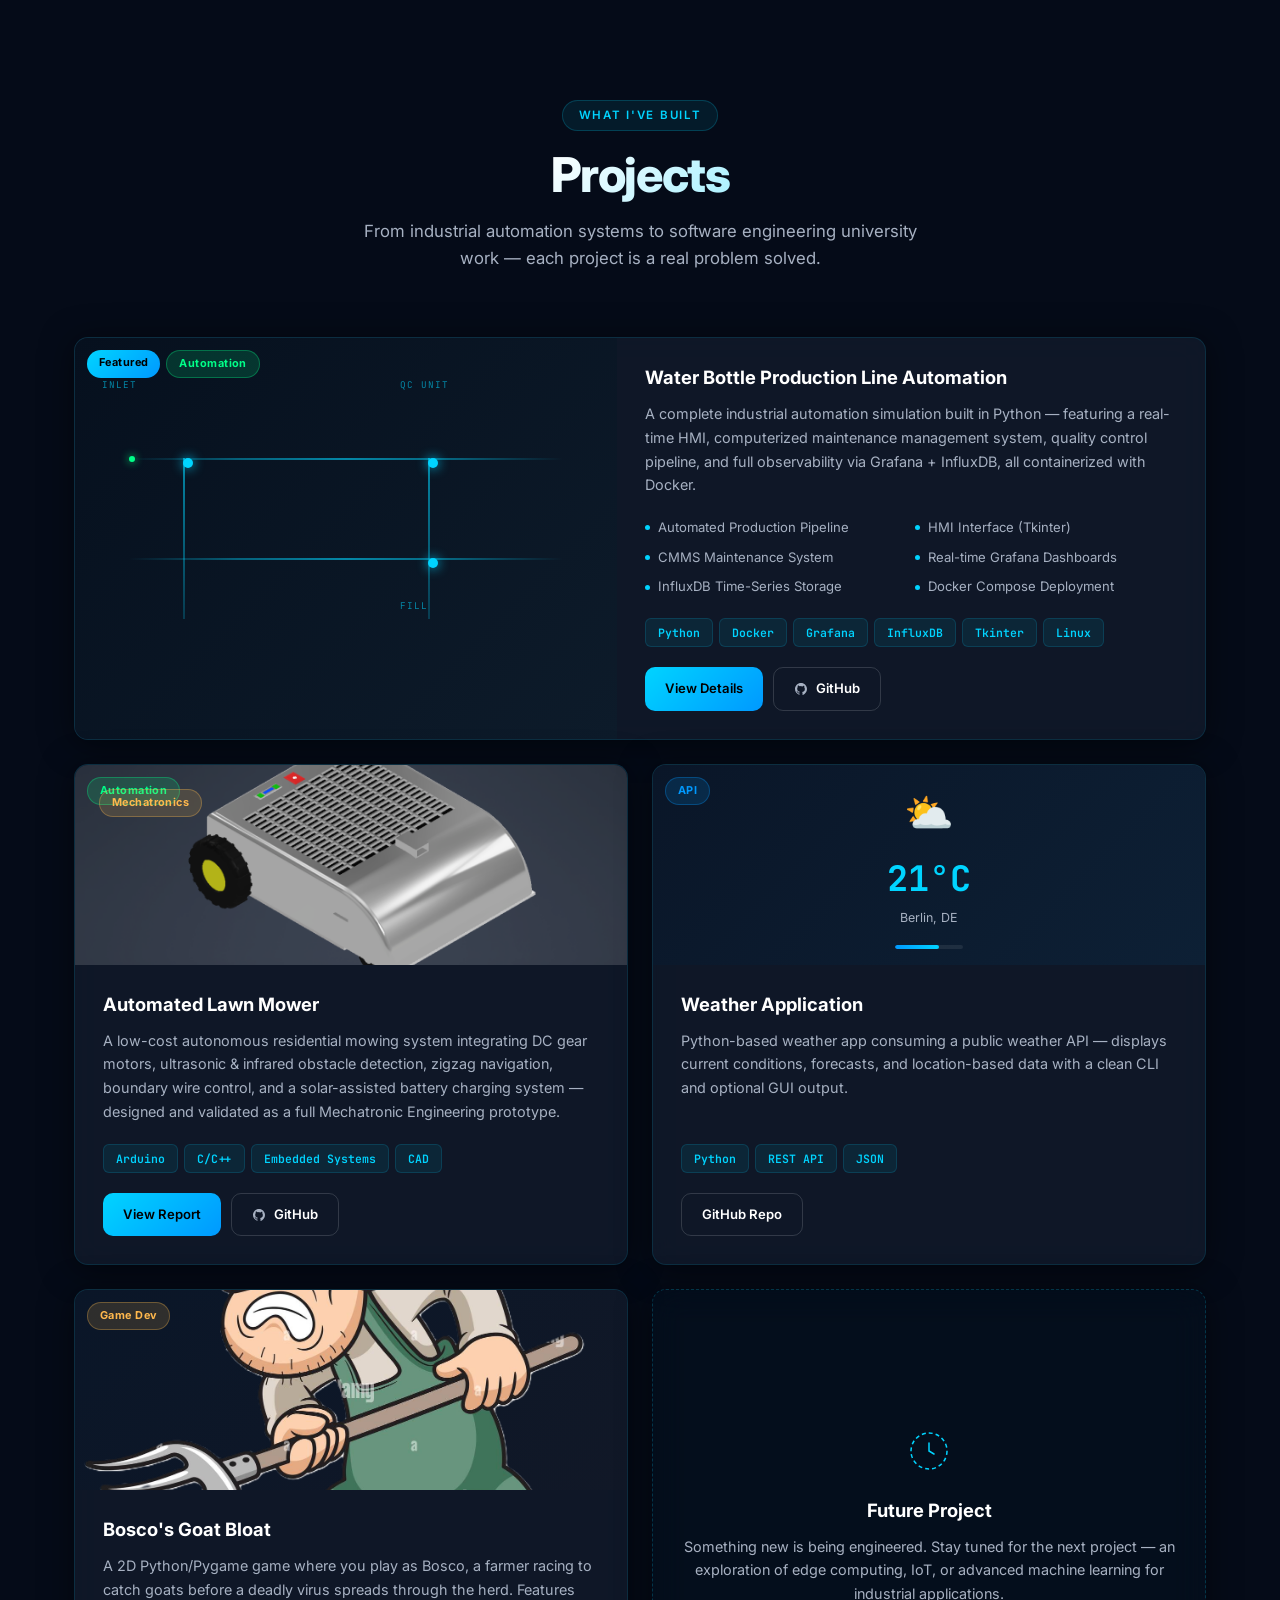
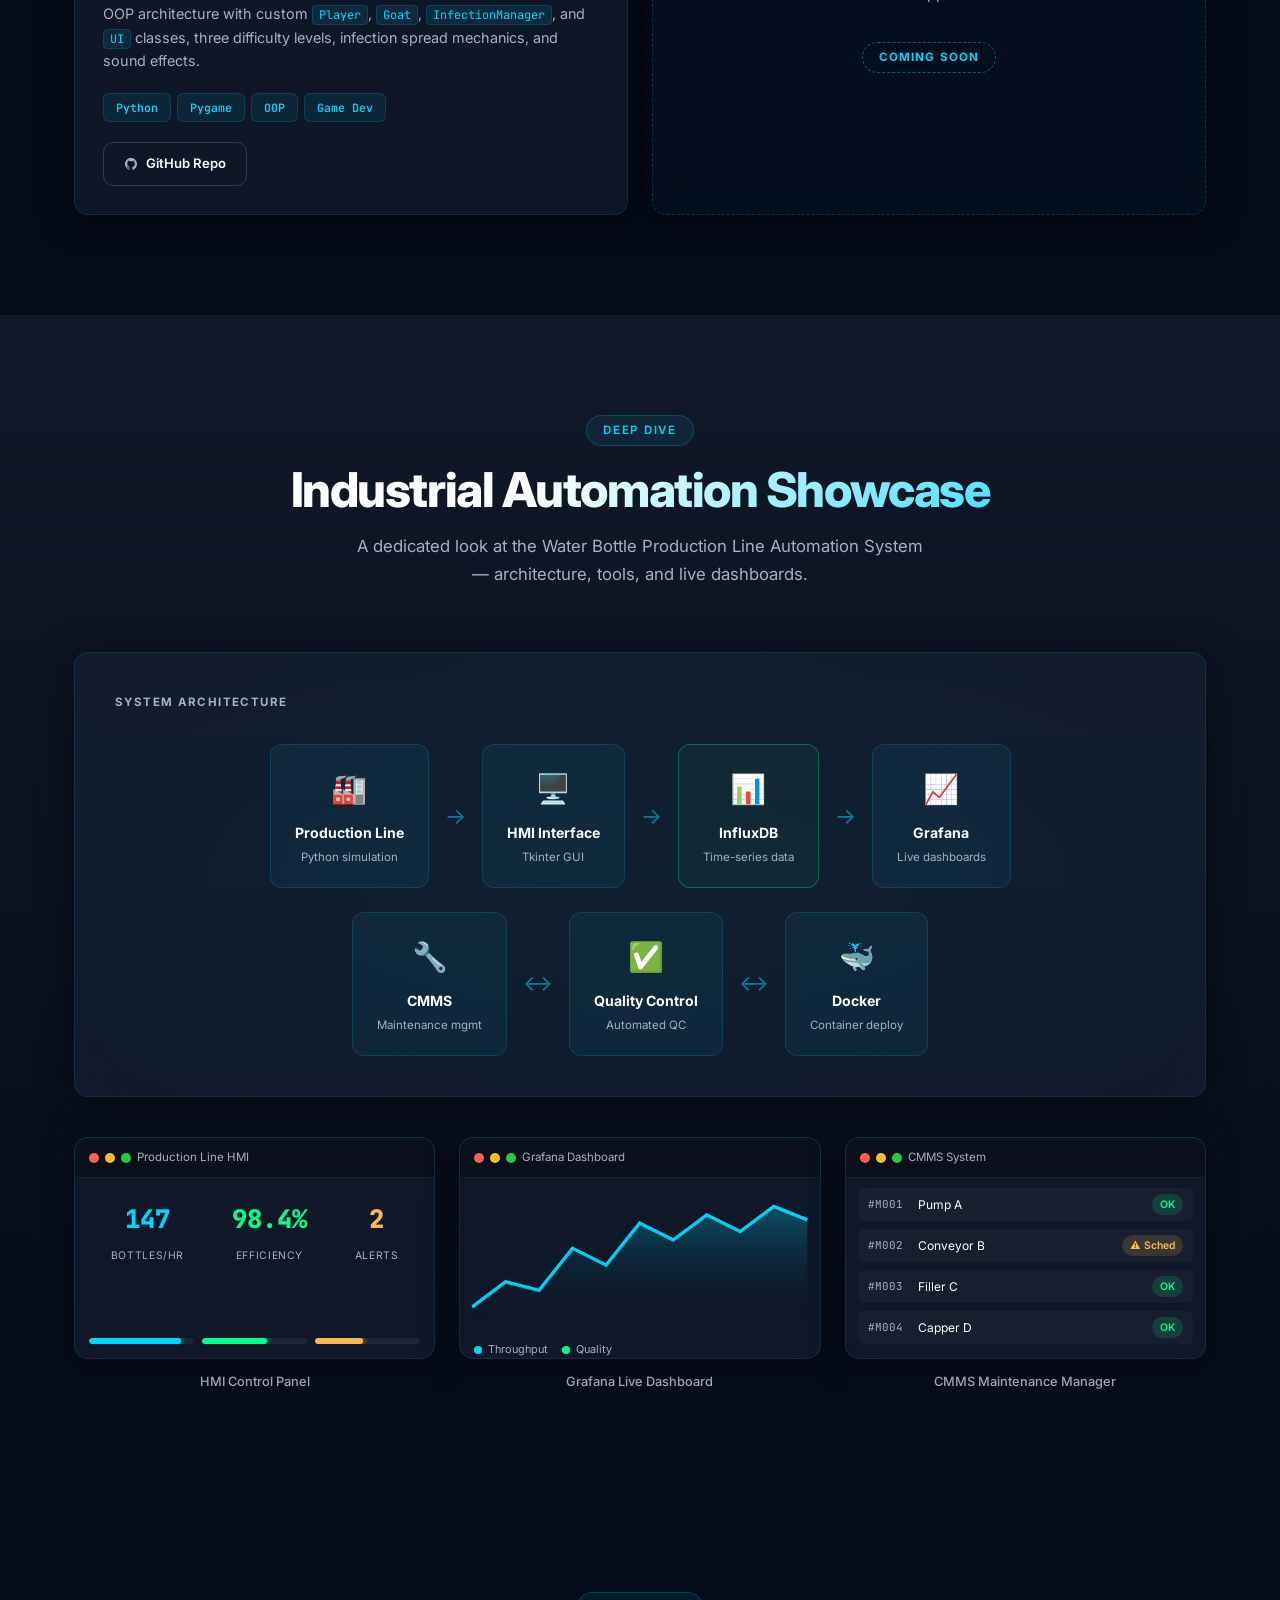
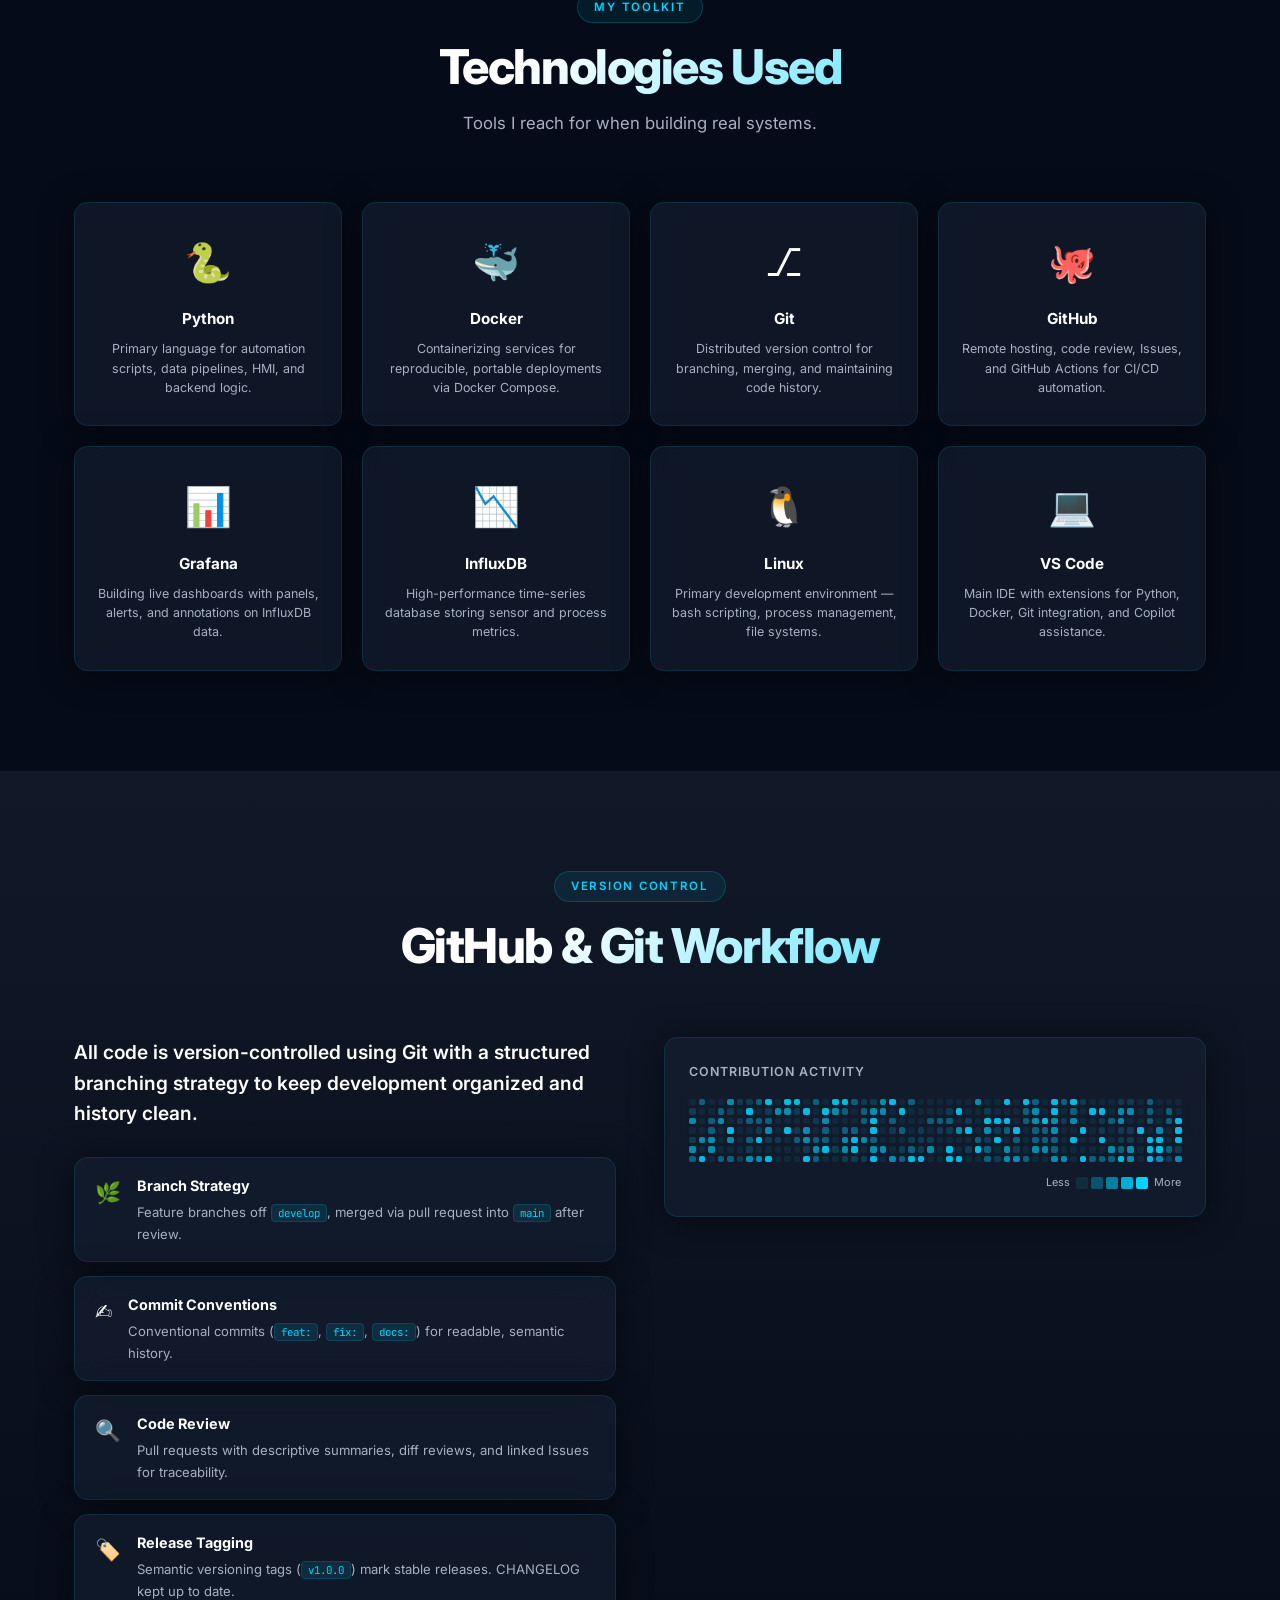
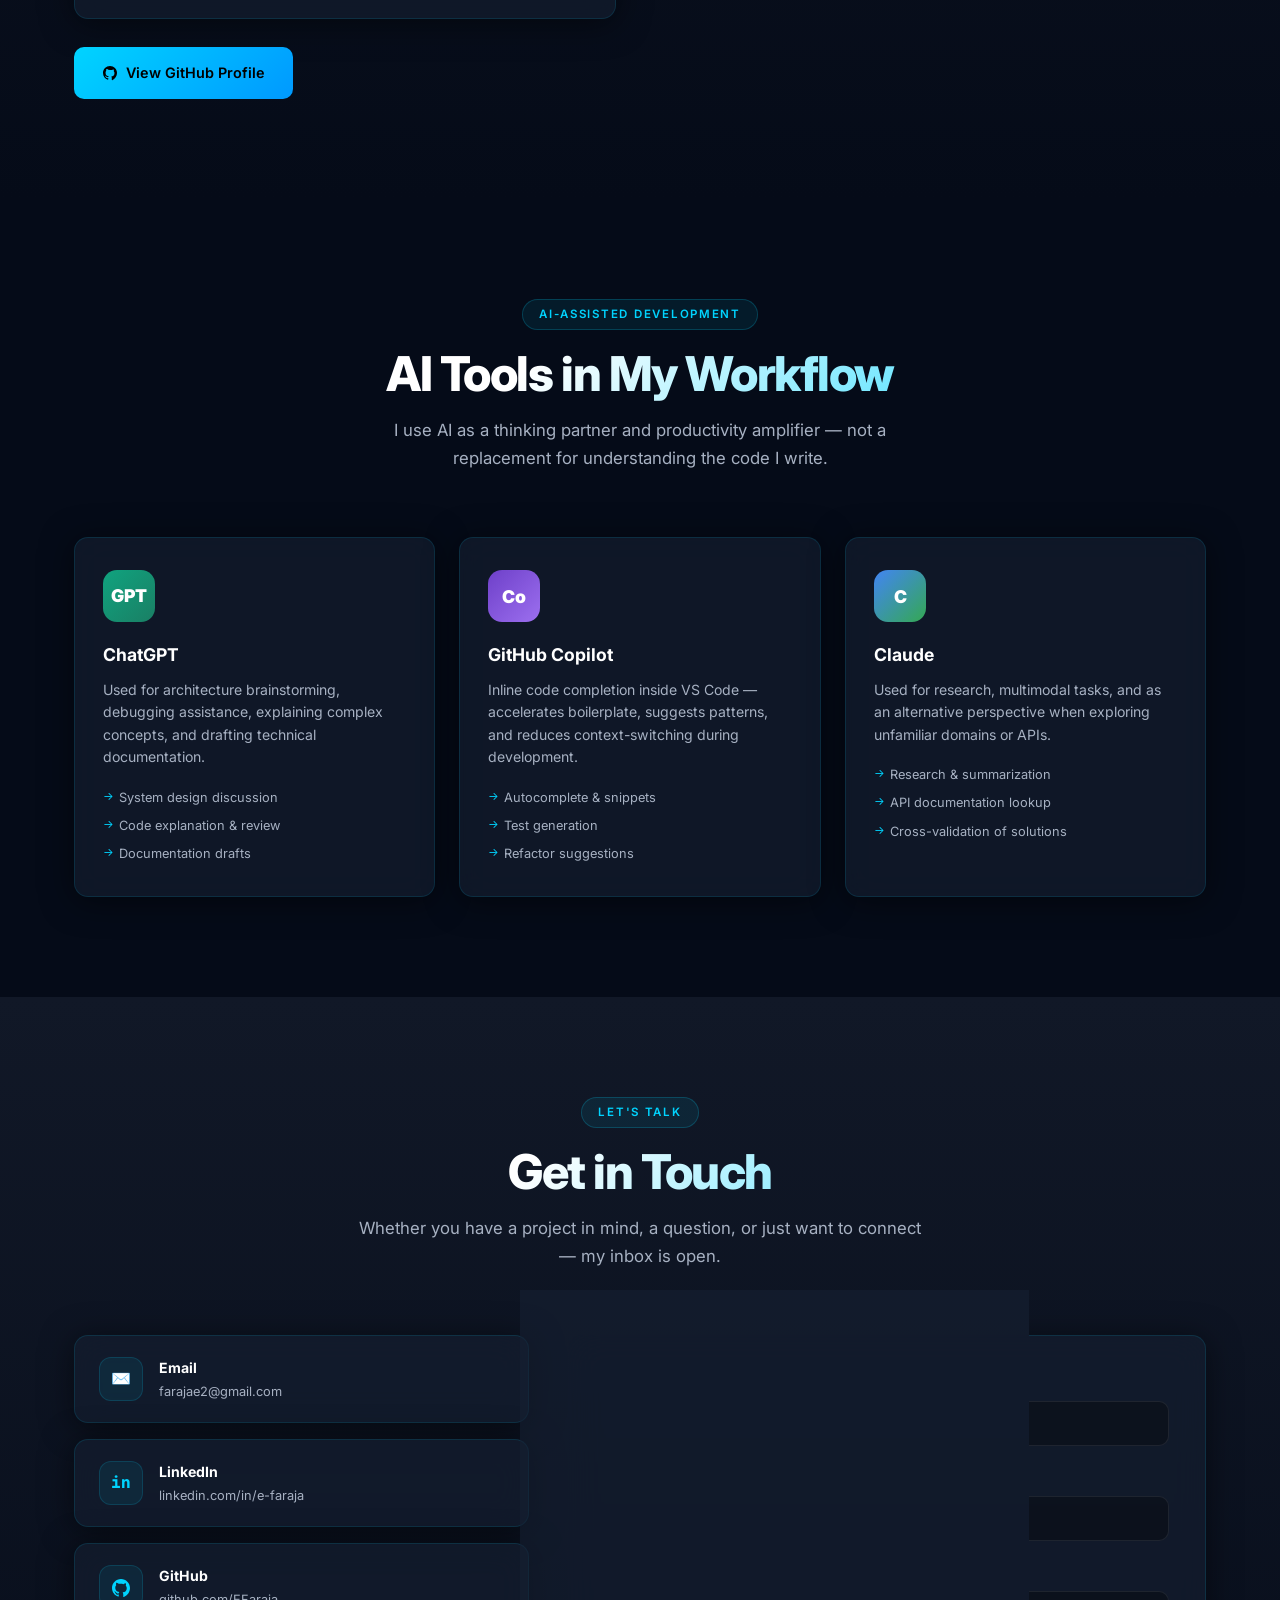
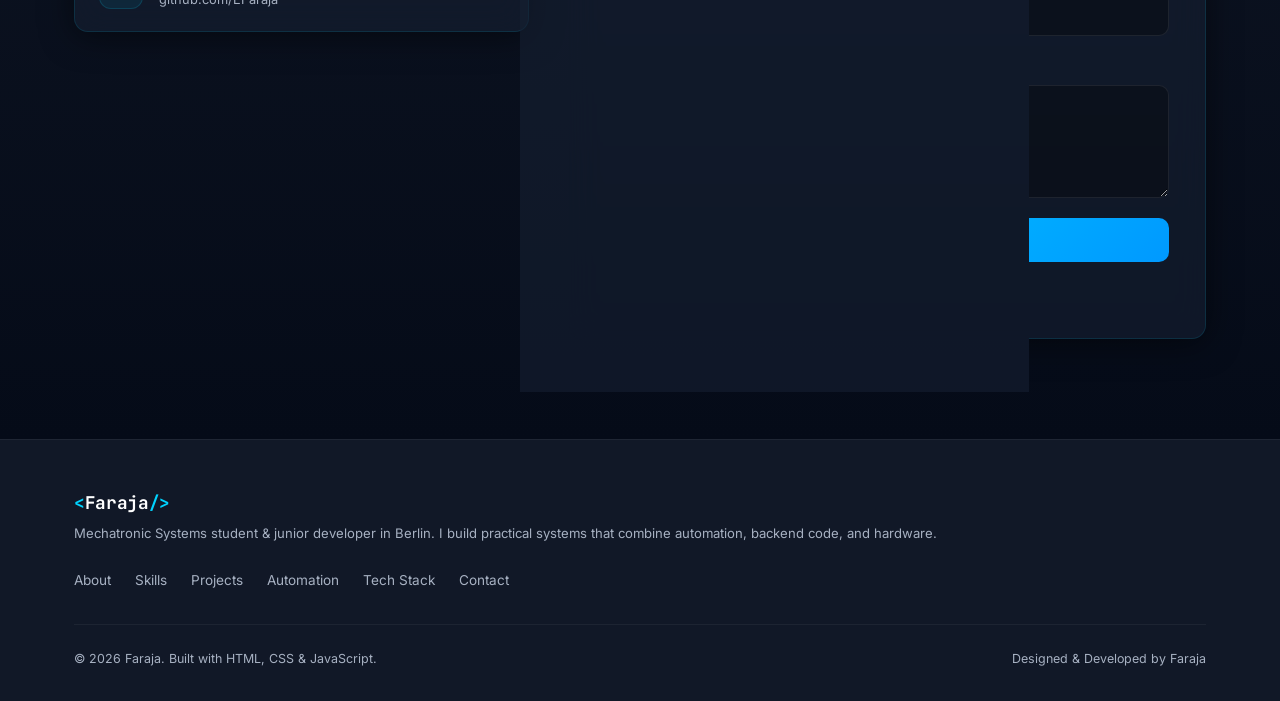
==== commit 8bb95796: "Final" ====
--- a/index.html
+++ b/index.html
@@ -346,29 +346,30 @@
           </div>
         </article>
 
-        <!-- Project 2 -->
+        <!-- Project 2 – Automated Lawn Mower -->
         <article class="project-card glass-card reveal">
           <div class="project-img-wrap">
-            <div class="project-img-placeholder">
-              <div class="code-placeholder">
-                <div class="code-line"><span class="c-kw">class</span> <span class="c-cl">DataStructure</span>:</div>
-                <div class="code-line indent"><span class="c-fn">def</span> <span class="c-nm">__init__</span>(self):</div>
-                <div class="code-line indent2"><span class="c-cm"># OOP principles</span></div>
-                <div class="code-line indent"><span class="c-fn">def</span> <span class="c-nm">solve</span>(self, n):</div>
-                <div class="code-line indent2"><span class="c-kw">return</span> <span class="c-nm">algorithm</span>(n)</div>
-              </div>
-            </div>
-            <span class="project-badge badge-university">University</span>
+            <div class="project-img-placeholder" style="padding:0;overflow:hidden;">
+              <img src="images/mower.png" alt="Automated Lawn Mower" style="width:100%;height:100%;object-fit:cover;display:block;" />
+            </div>
+            <div class="project-badges">
+              <span class="project-badge badge-university">Mechatronics</span>
+              <span class="project-badge badge-automation">Automation</span>
+            </div>
           </div>
           <div class="project-body">
-            <h3 class="project-title">Advanced Programming Projects</h3>
-            <p class="project-desc">A curated collection of software engineering assignments and projects covering OOP, data structures, algorithms, and design patterns — implemented in Java and Python.</p>
+            <h3 class="project-title">Automated Lawn Mower</h3>
+            <p class="project-desc">A low-cost autonomous residential mowing system integrating DC gear motors, ultrasonic &amp; infrared obstacle detection, zigzag navigation, boundary wire control, and a solar-assisted battery charging system — designed and validated as a full Mechatronic Engineering prototype.</p>
             <div class="project-tech">
-              <span class="tech-tag">Java</span><span class="tech-tag">Python</span>
-              <span class="tech-tag">OOP</span><span class="tech-tag">Algorithms</span>
+              <span class="tech-tag">Arduino</span><span class="tech-tag">C/C++</span>
+              <span class="tech-tag">Embedded Systems</span><span class="tech-tag">CAD</span>
             </div>
             <div class="project-actions">
-              <a href="#" class="btn btn-ghost btn-sm">GitHub Repo</a>
+              <a href="assets/100005842_Automated_lawn_mower_Emmanuel_Makasi.pdf" target="_blank" class="btn btn-primary btn-sm">View Report</a>
+              <a href="#" class="btn btn-ghost btn-sm">
+                <svg width="14" height="14" viewBox="0 0 14 14" fill="none"><path d="M7 1C3.69 1 1 3.69 1 7c0 2.65 1.72 4.9 4.1 5.69.3.05.41-.13.41-.29v-1.02c-1.67.36-2.02-.8-2.02-.8-.27-.7-.67-.88-.67-.88-.55-.37.04-.36.04-.36.6.04.92.62.92.62.54.92 1.42.66 1.76.5.05-.39.21-.66.38-.81-1.33-.15-2.73-.67-2.73-2.96 0-.65.23-1.19.62-1.6-.06-.15-.27-.76.06-1.58 0 0 .51-.16 1.66.62A5.8 5.8 0 017 4.18c.51 0 1.03.07 1.51.21 1.15-.78 1.66-.62 1.66-.62.33.82.12 1.43.06 1.58.38.41.62.95.62 1.6 0 2.3-1.4 2.81-2.74 2.96.22.18.41.56.41 1.13v1.68c0 .16.11.35.41.29C11.28 11.9 13 9.65 13 7c0-3.31-2.69-6-6-6z" fill="#A7B1C2"/></svg>
+                GitHub
+              </a>
             </div>
           </div>
         </article>
@@ -399,7 +400,31 @@
           </div>
         </article>
 
-        <!-- Project 4 – Placeholder -->
+        <!-- Project 4 – Bosco's Goat Bloat -->
+        <article class="project-card glass-card reveal">
+          <div class="project-img-wrap">
+            <div class="project-img-placeholder" style="padding:0;overflow:hidden;">
+              <img src="images/bosco.png" alt="Bosco's Goat Bloat intro screen" style="width:100%;height:100%;object-fit:cover;display:block;" />
+            </div>
+            <span class="project-badge badge-university">Game Dev</span>
+          </div>
+          <div class="project-body">
+            <h3 class="project-title">Bosco's Goat Bloat</h3>
+            <p class="project-desc">A 2D Python/Pygame game where you play as Bosco, a farmer racing to catch goats before a deadly virus spreads through the herd. Features OOP architecture with custom <code>Player</code>, <code>Goat</code>, <code>InfectionManager</code>, and <code>UI</code> classes, three difficulty levels, infection spread mechanics, and sound effects.</p>
+            <div class="project-tech">
+              <span class="tech-tag">Python</span><span class="tech-tag">Pygame</span>
+              <span class="tech-tag">OOP</span><span class="tech-tag">Game Dev</span>
+            </div>
+            <div class="project-actions">
+              <a href="https://github.com/EFaraja/Bosco-s-Goat-Bloat" class="btn btn-ghost btn-sm">
+                <svg width="14" height="14" viewBox="0 0 14 14" fill="none"><path d="M7 1C3.69 1 1 3.69 1 7c0 2.65 1.72 4.9 4.1 5.69.3.05.41-.13.41-.29v-1.02c-1.67.36-2.02-.8-2.02-.8-.27-.7-.67-.88-.67-.88-.55-.37.04-.36.04-.36.6.04.92.62.92.62.54.92 1.42.66 1.76.5.05-.39.21-.66.38-.81-1.33-.15-2.73-.67-2.73-2.96 0-.65.23-1.19.62-1.6-.06-.15-.27-.76.06-1.58 0 0 .51-.16 1.66.62A5.8 5.8 0 017 4.18c.51 0 1.03.07 1.51.21 1.15-.78 1.66-.62 1.66-.62.33.82.12 1.43.06 1.58.38.41.62.95.62 1.6 0 2.3-1.4 2.81-2.74 2.96.22.18.41.56.41 1.13v1.68c0 .16.11.35.41.29C11.28 11.9 13 9.65 13 7c0-3.31-2.69-6-6-6z" fill="#A7B1C2"/></svg>
+                GitHub Repo
+              </a>
+            </div>
+          </div>
+        </article>
+
+        <!-- Project 5 – Placeholder -->
         <article class="project-card project-upcoming glass-card reveal">
           <div class="upcoming-inner">
             <div class="upcoming-icon">
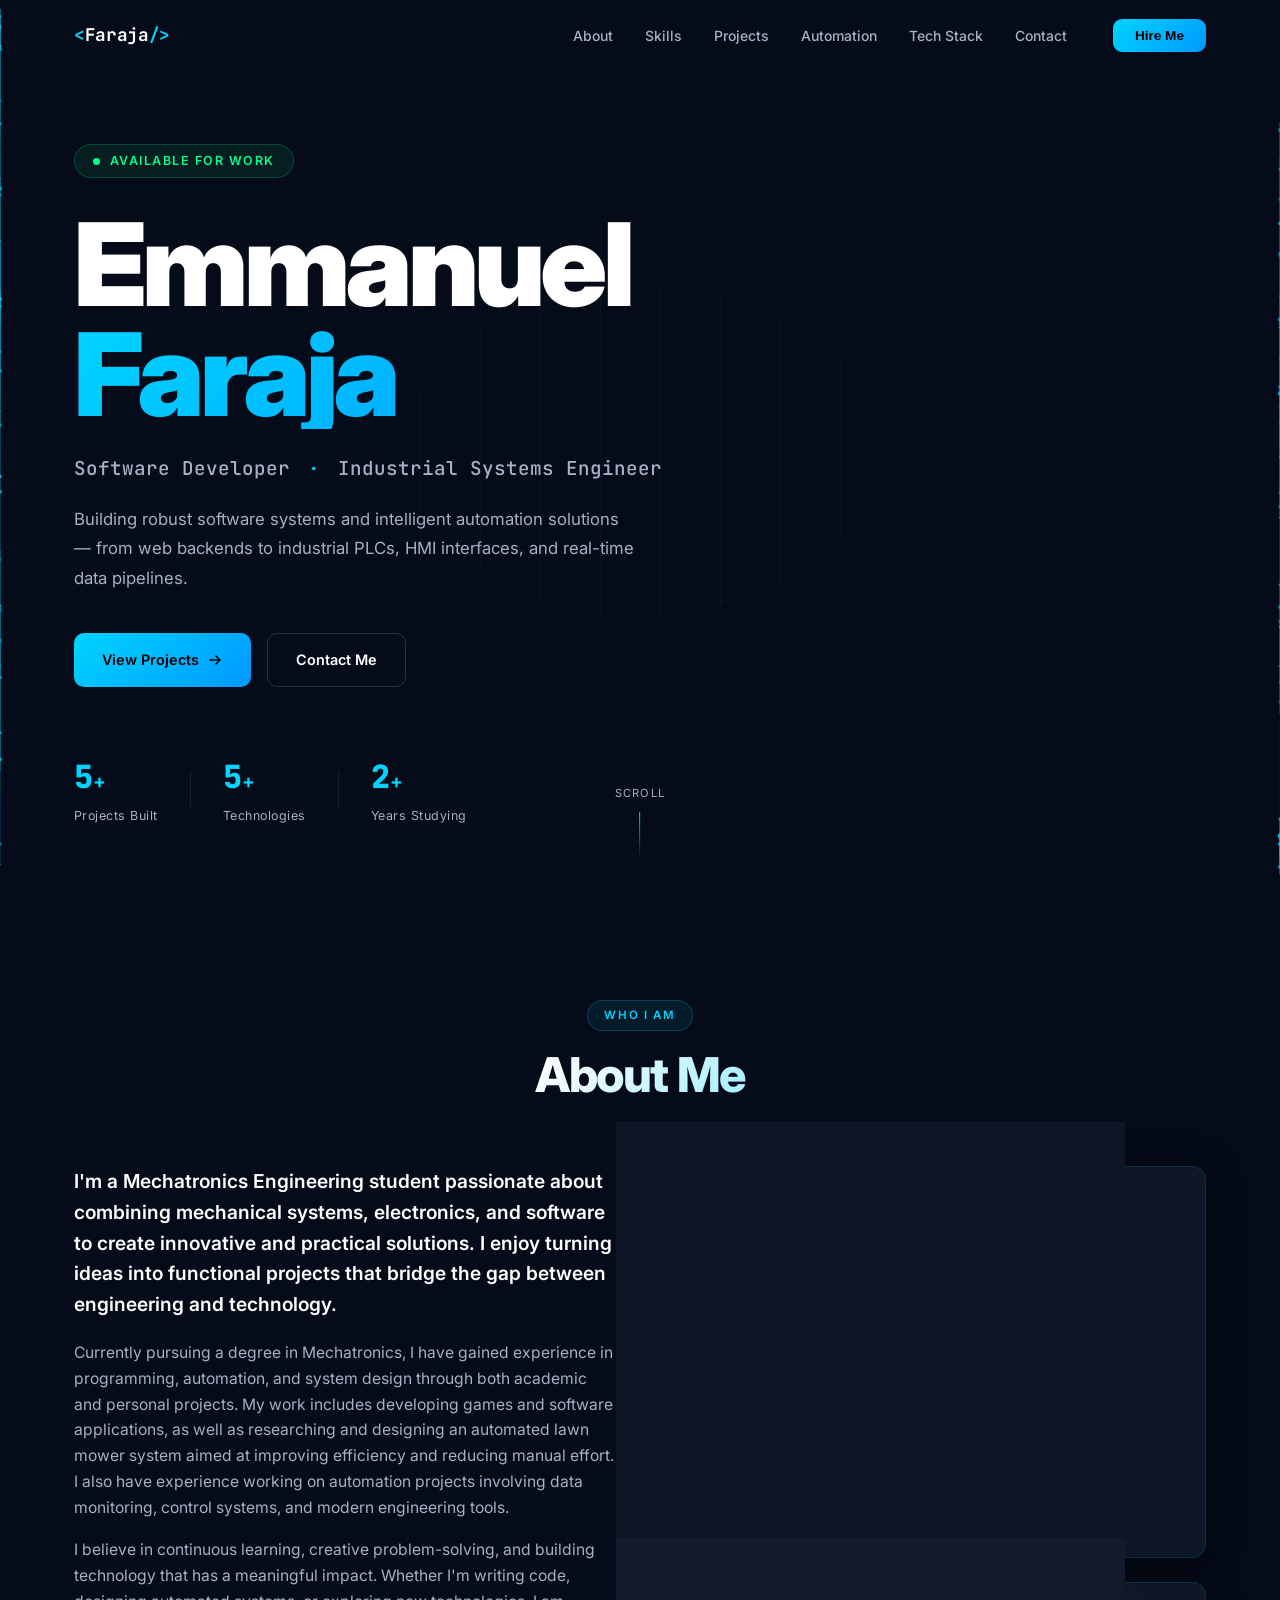
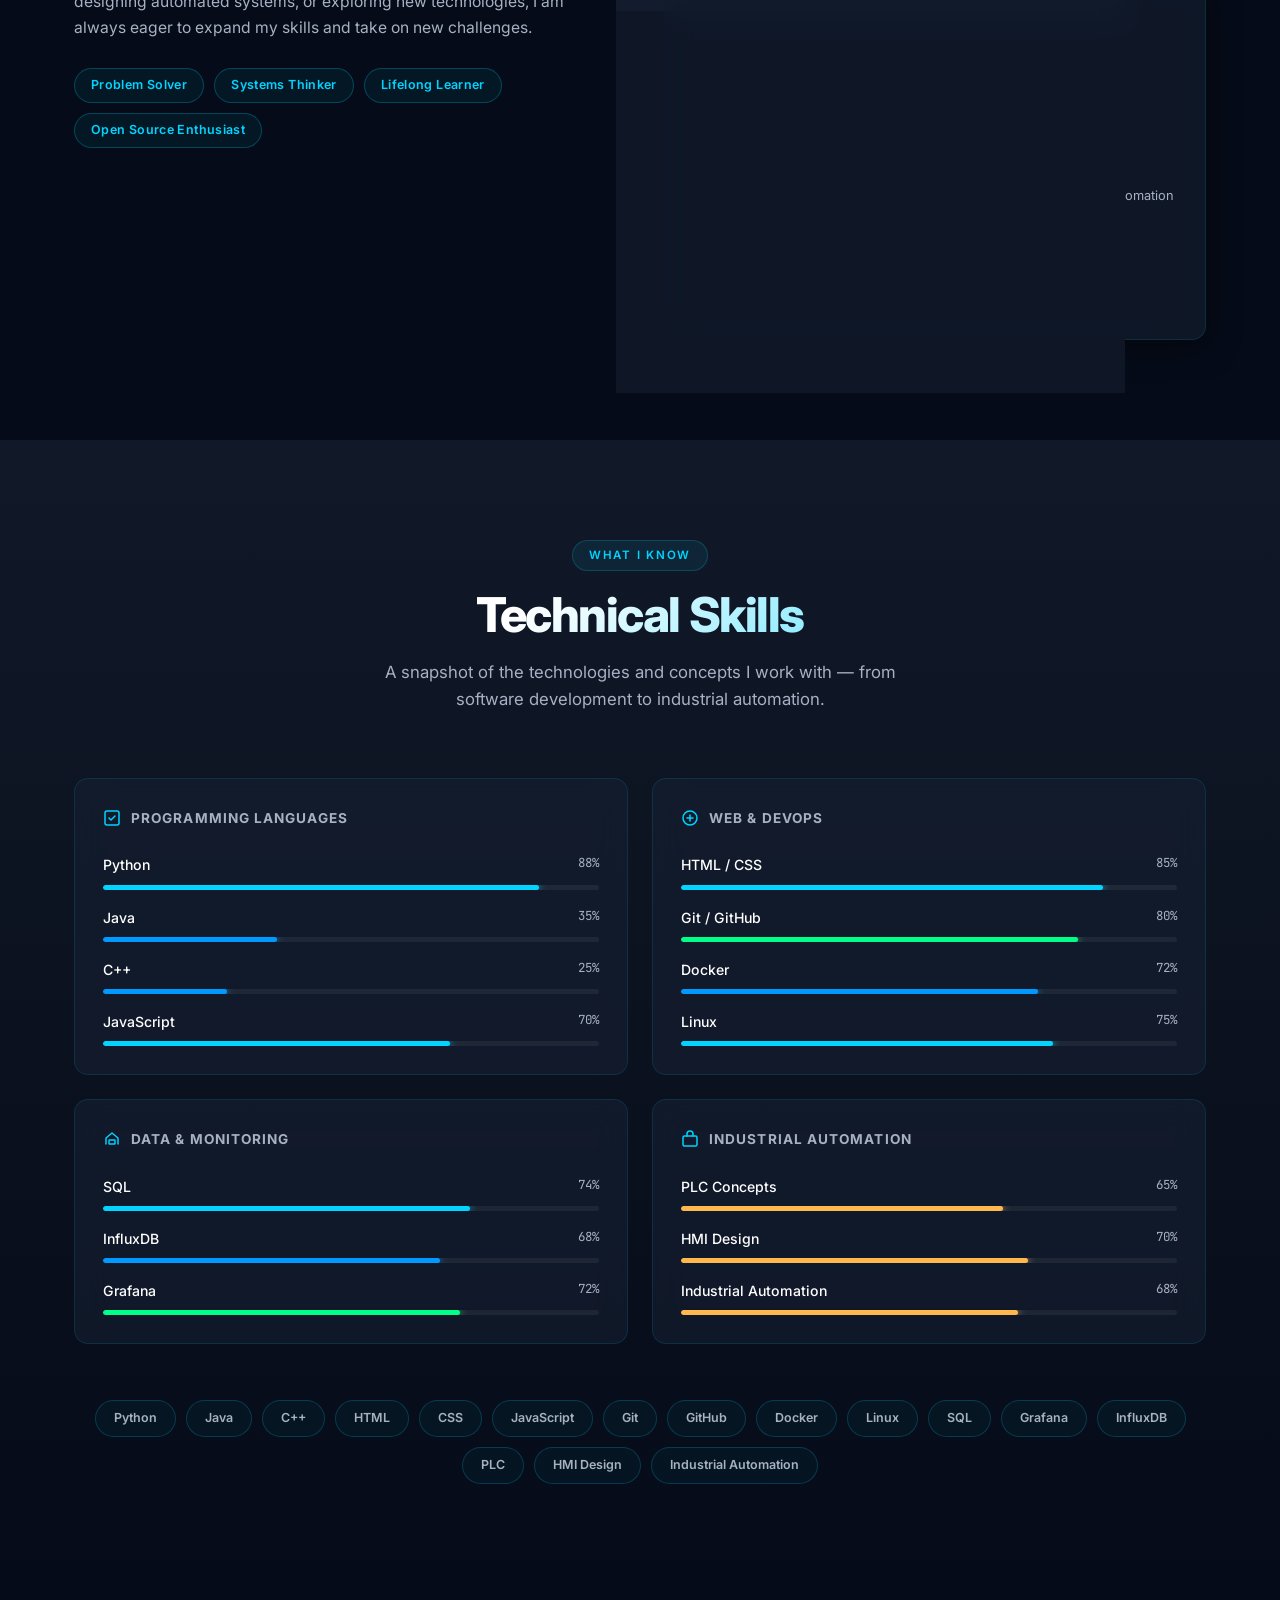
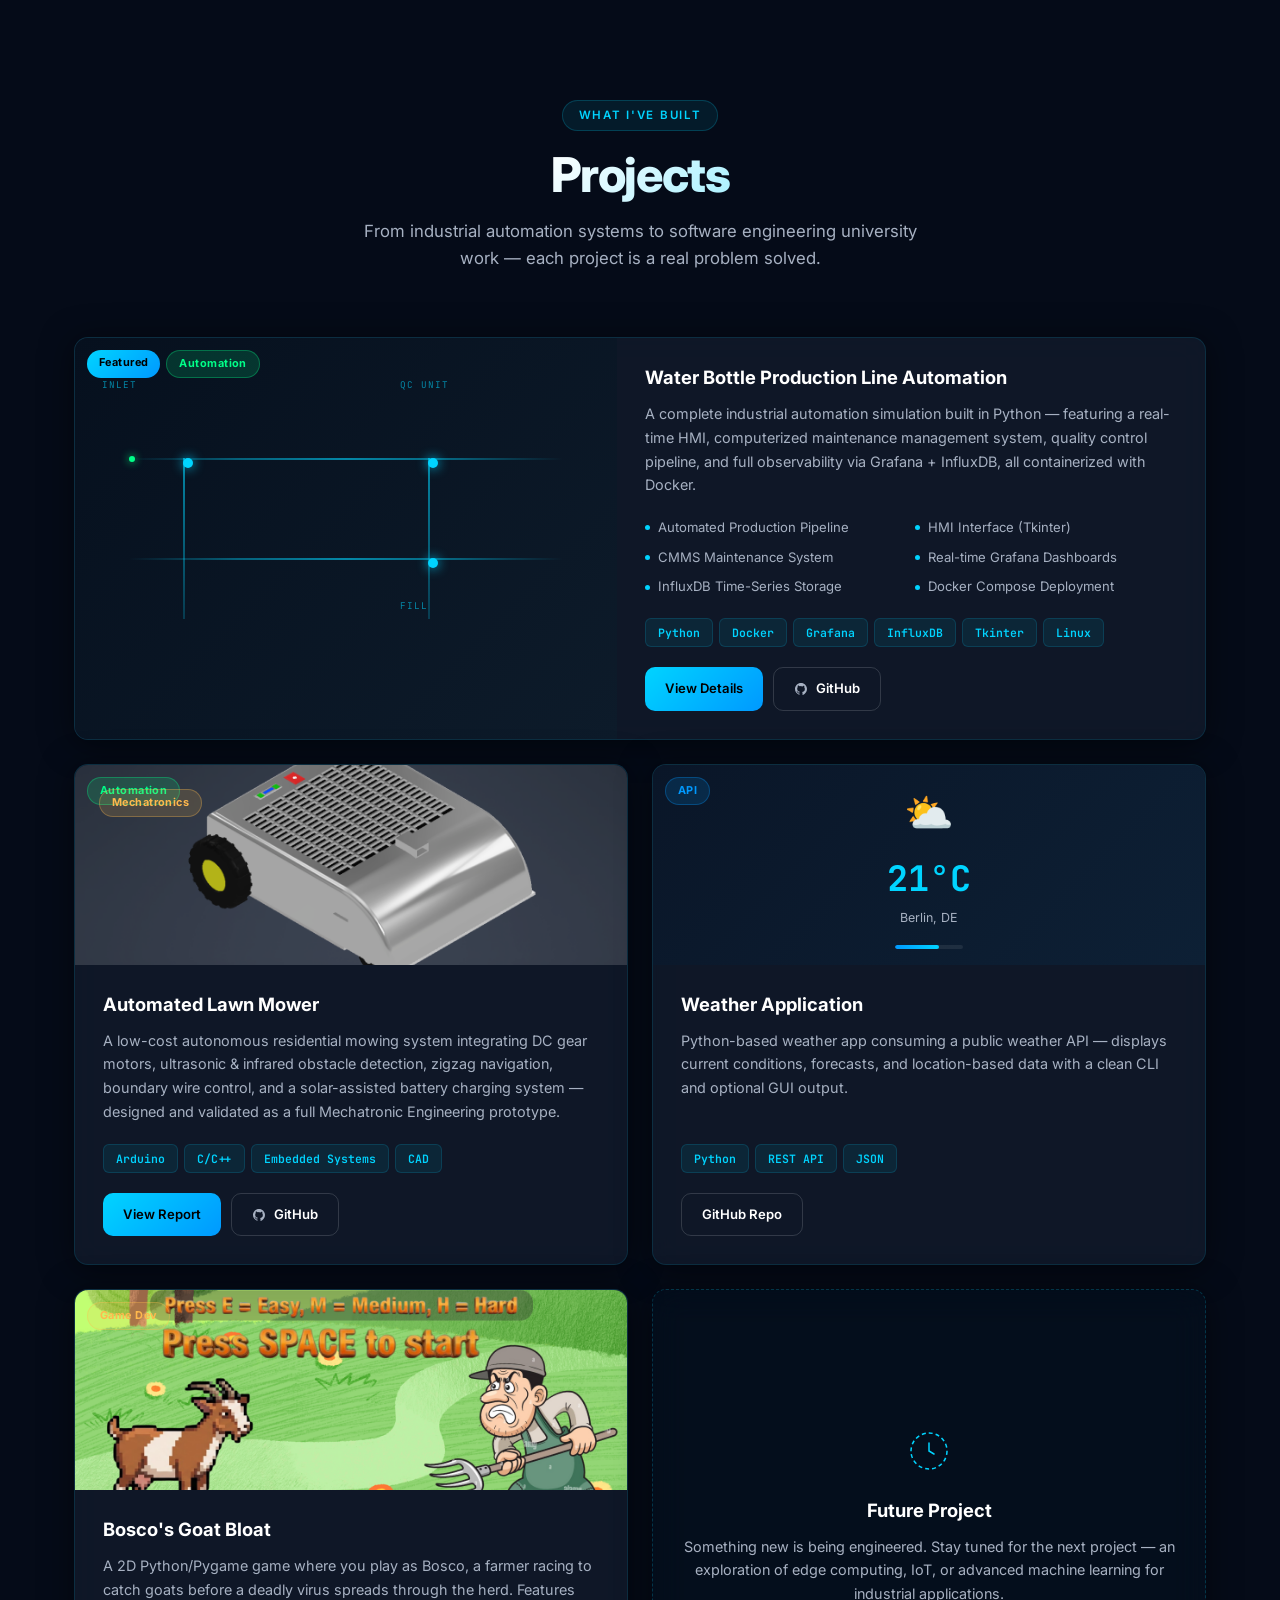
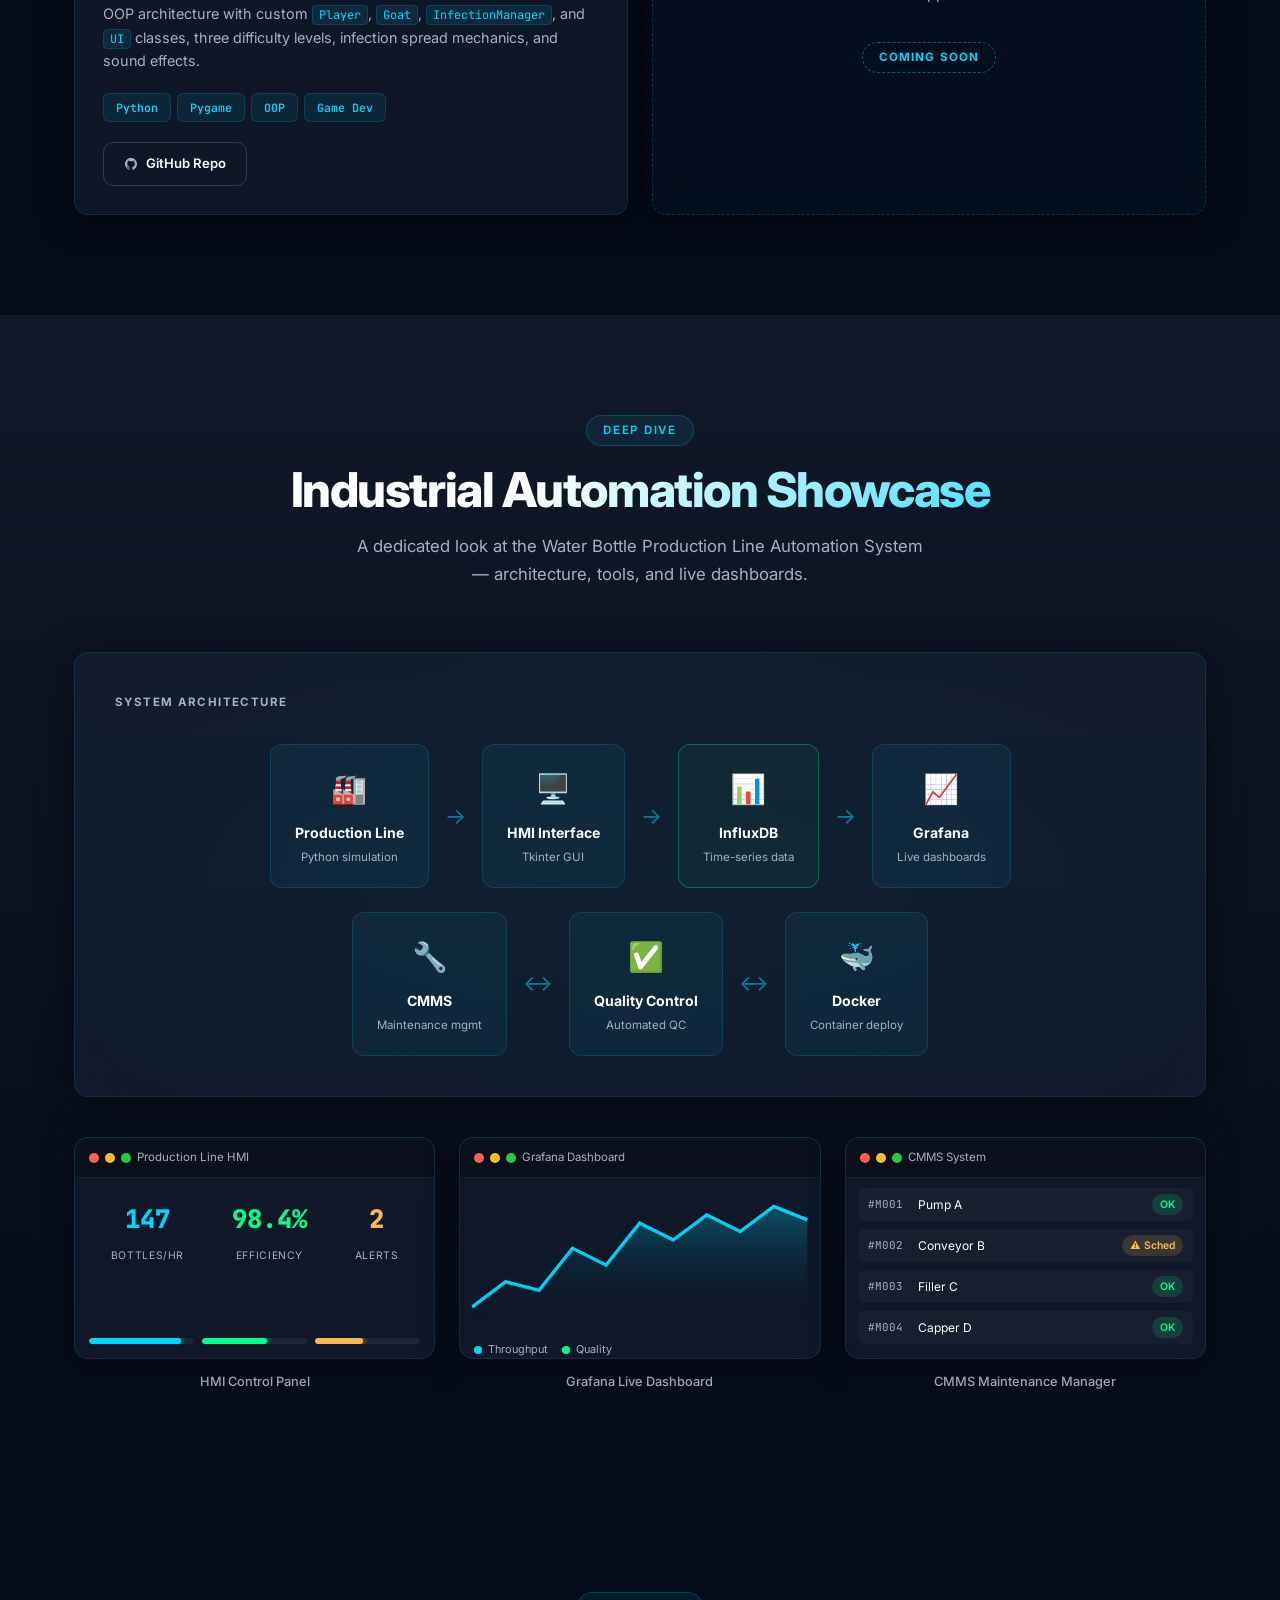
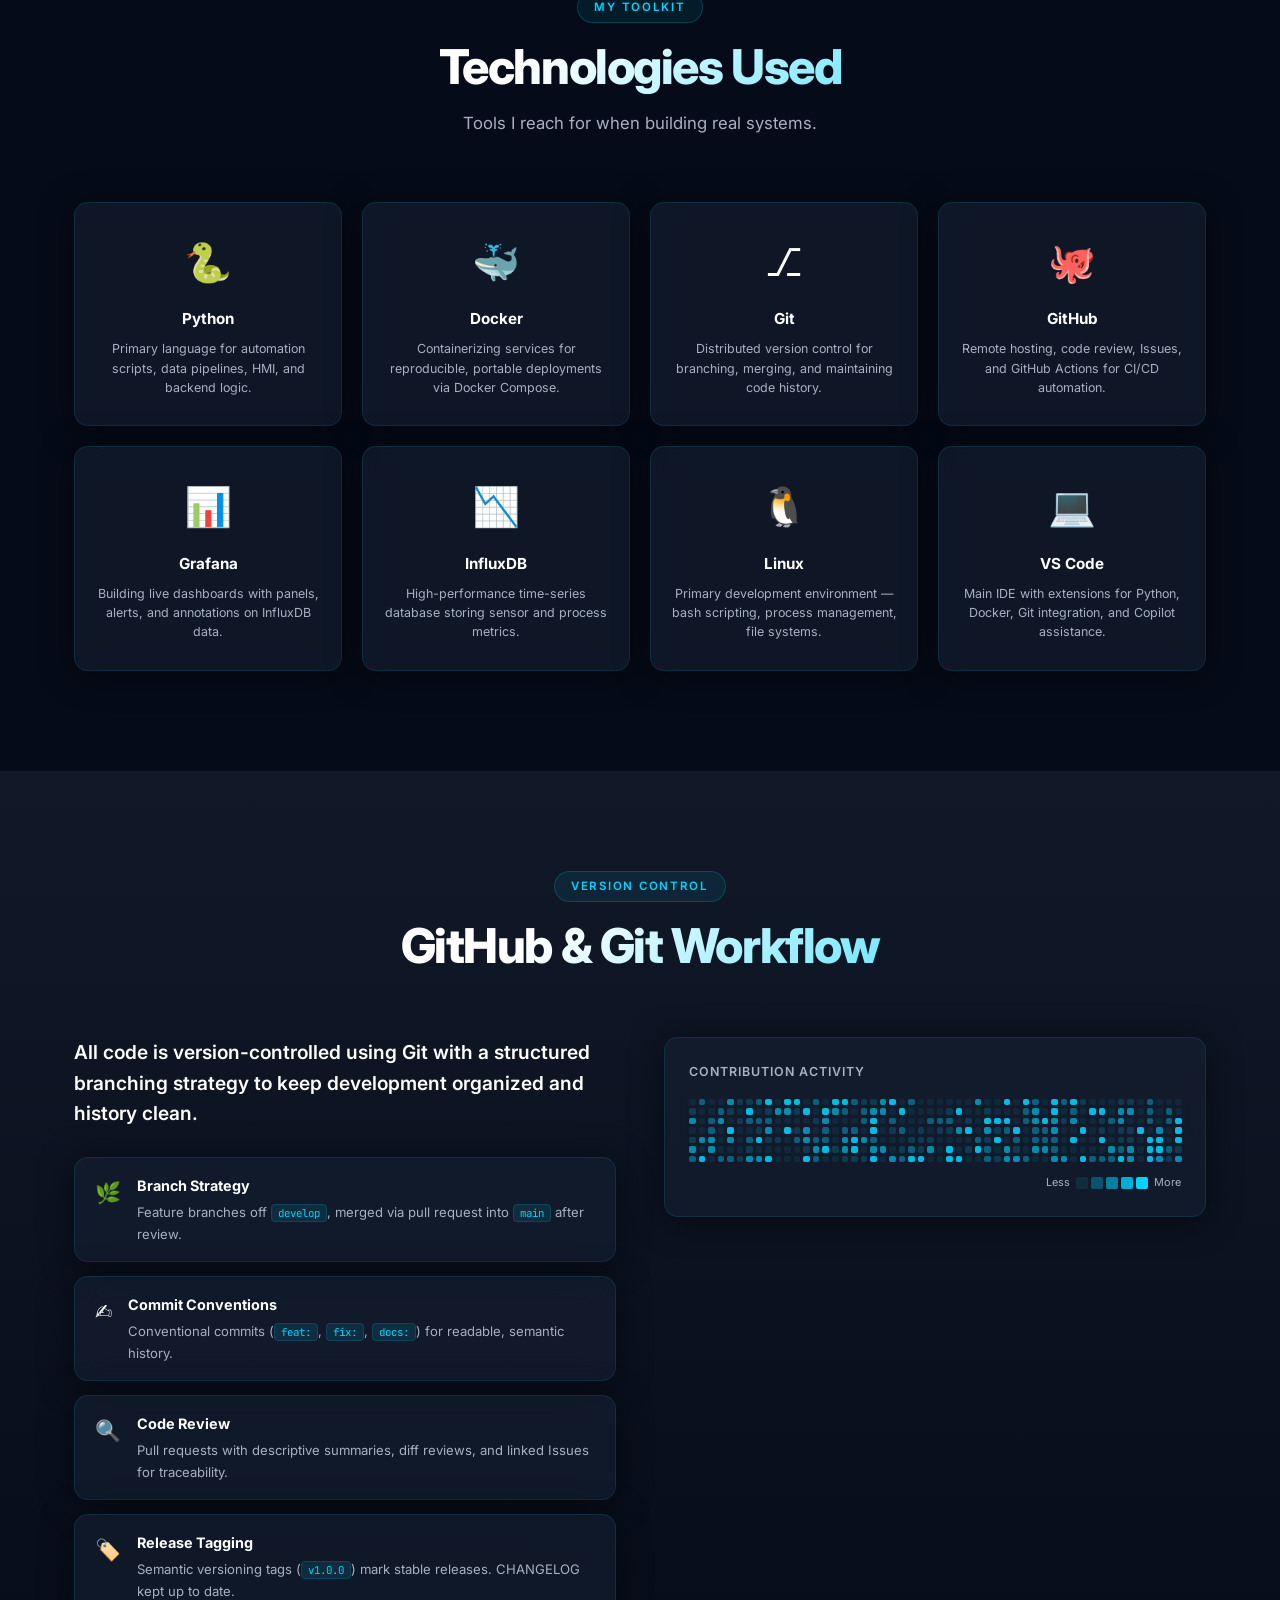
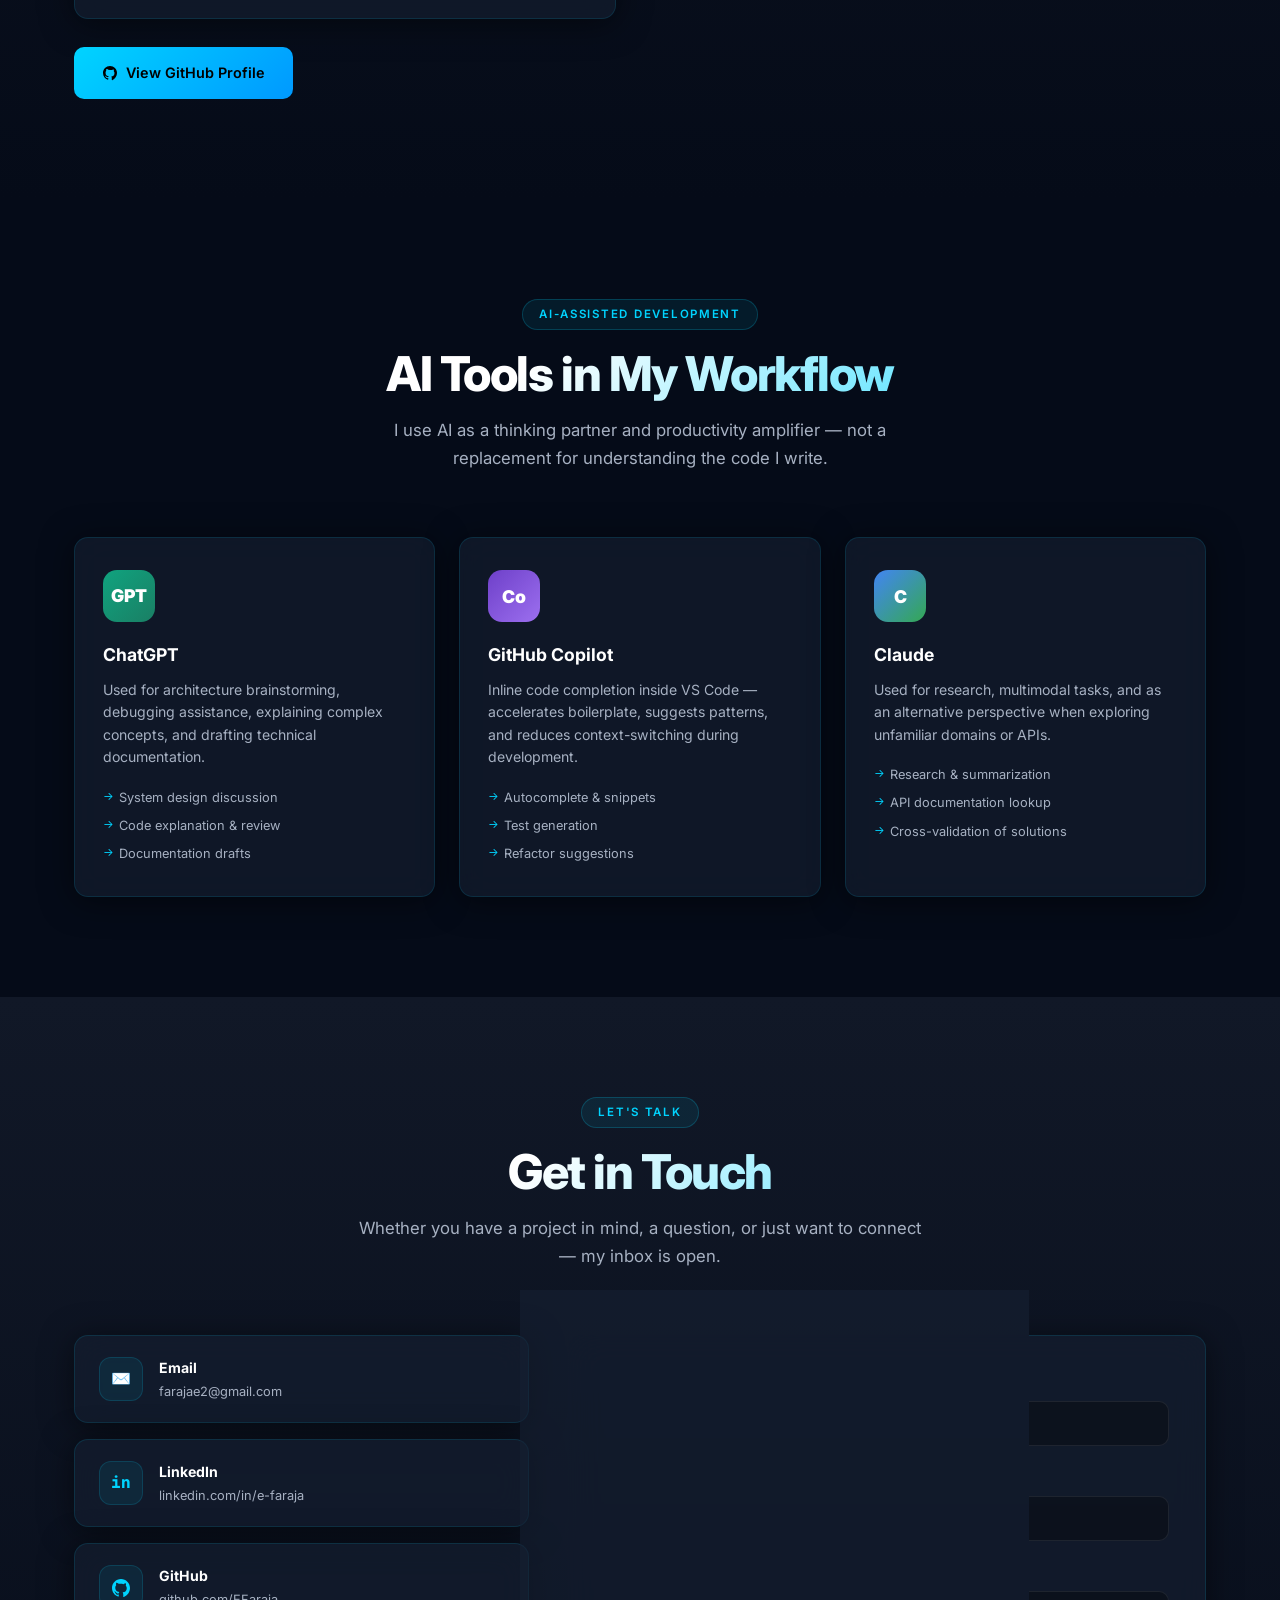
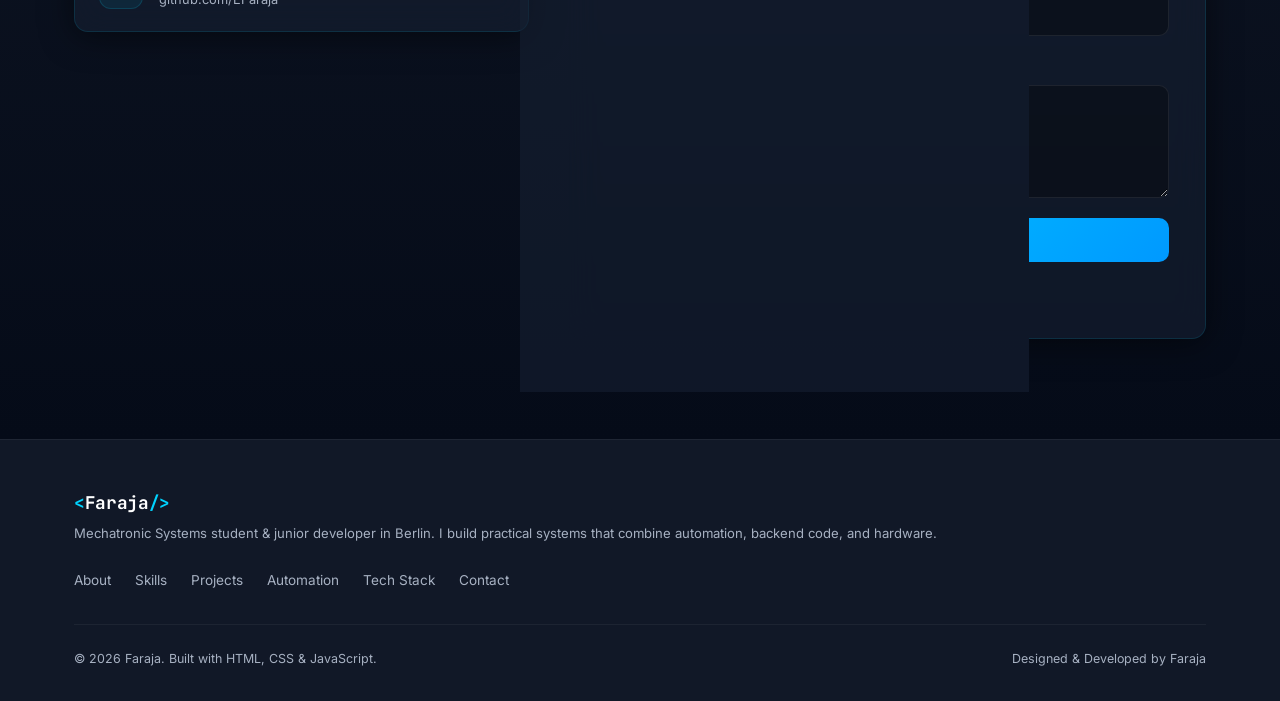
==== commit 5733205f: "Final" ====
--- a/index.html
+++ b/index.html
@@ -404,7 +404,7 @@
         <article class="project-card glass-card reveal">
           <div class="project-img-wrap">
             <div class="project-img-placeholder" style="padding:0;overflow:hidden;">
-              <img src="images/bosco.png" alt="Bosco's Goat Bloat intro screen" style="width:100%;height:100%;object-fit:cover;display:block;" />
+              <img src="images/boscobg.png" alt="Bosco's Goat Bloat intro screen" style="width:100%;height:150%;object-fit:cover;display:block;" />
             </div>
             <span class="project-badge badge-university">Game Dev</span>
           </div>
